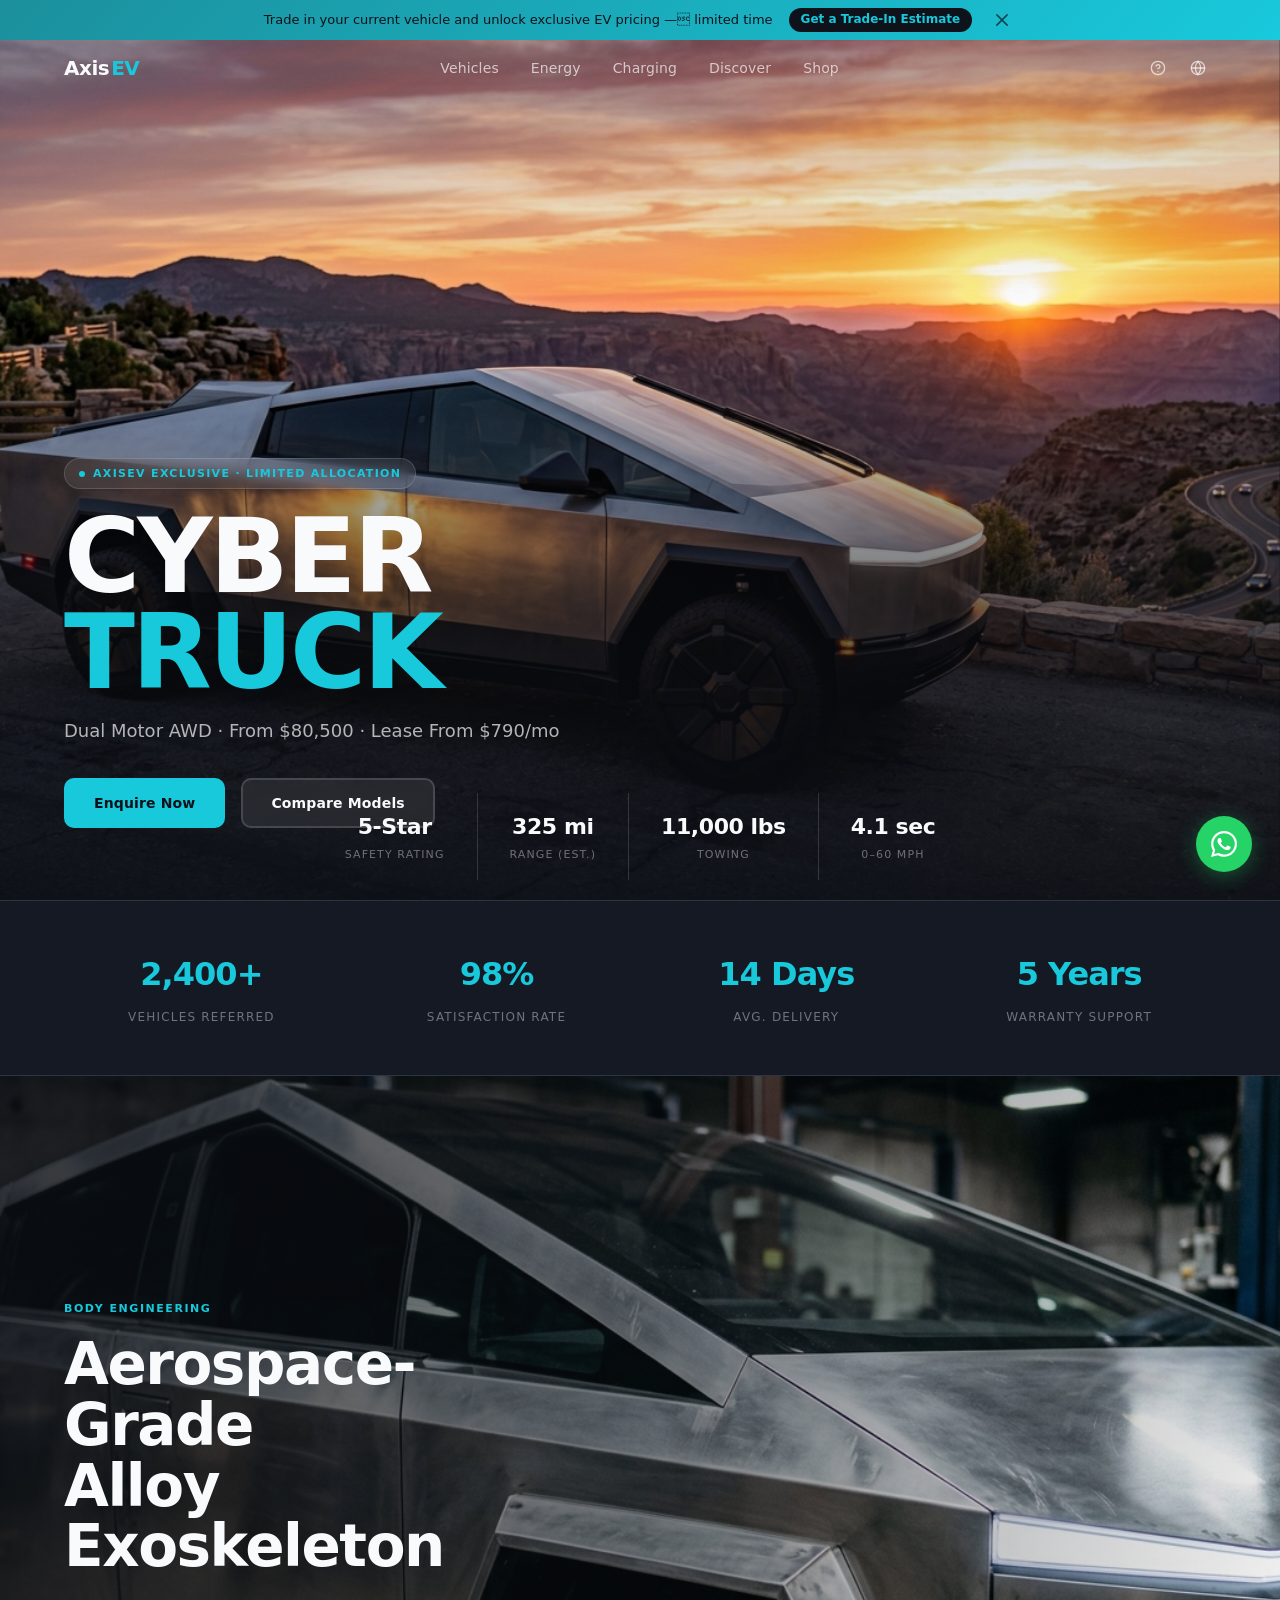
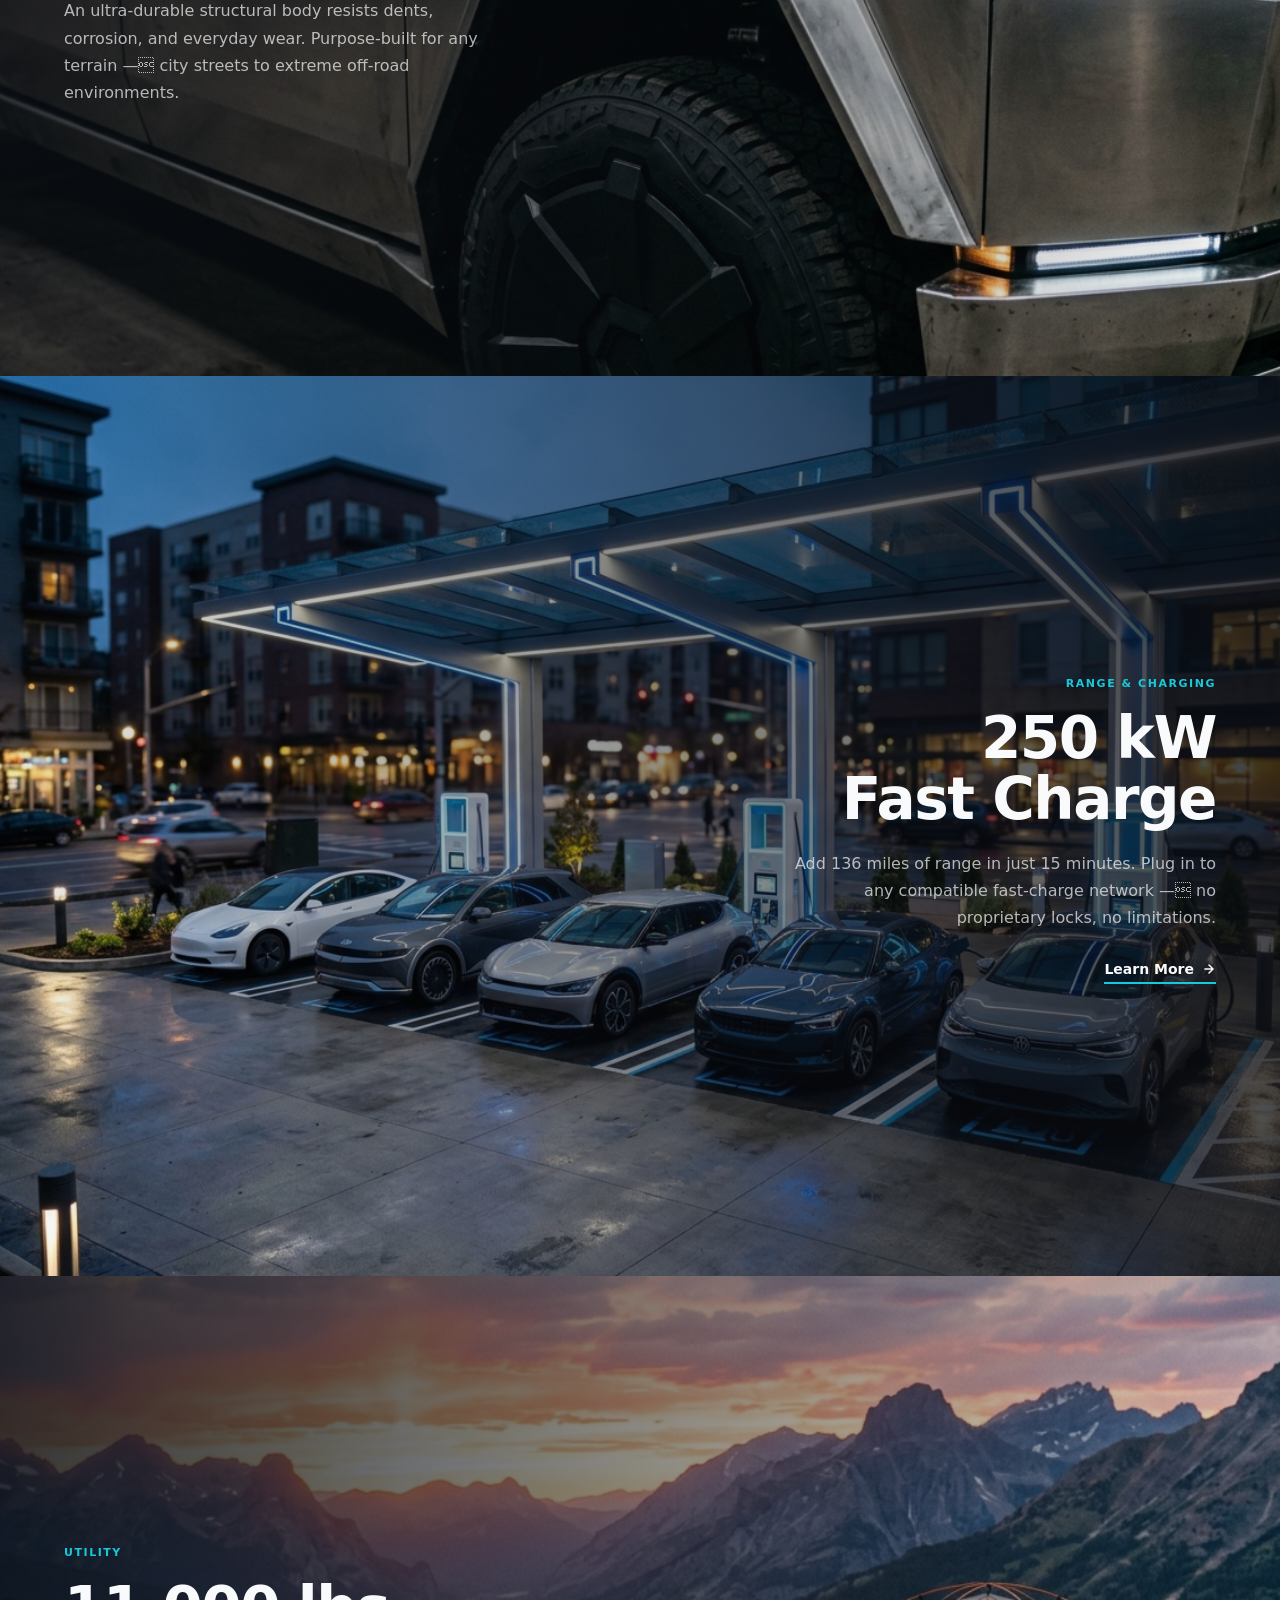
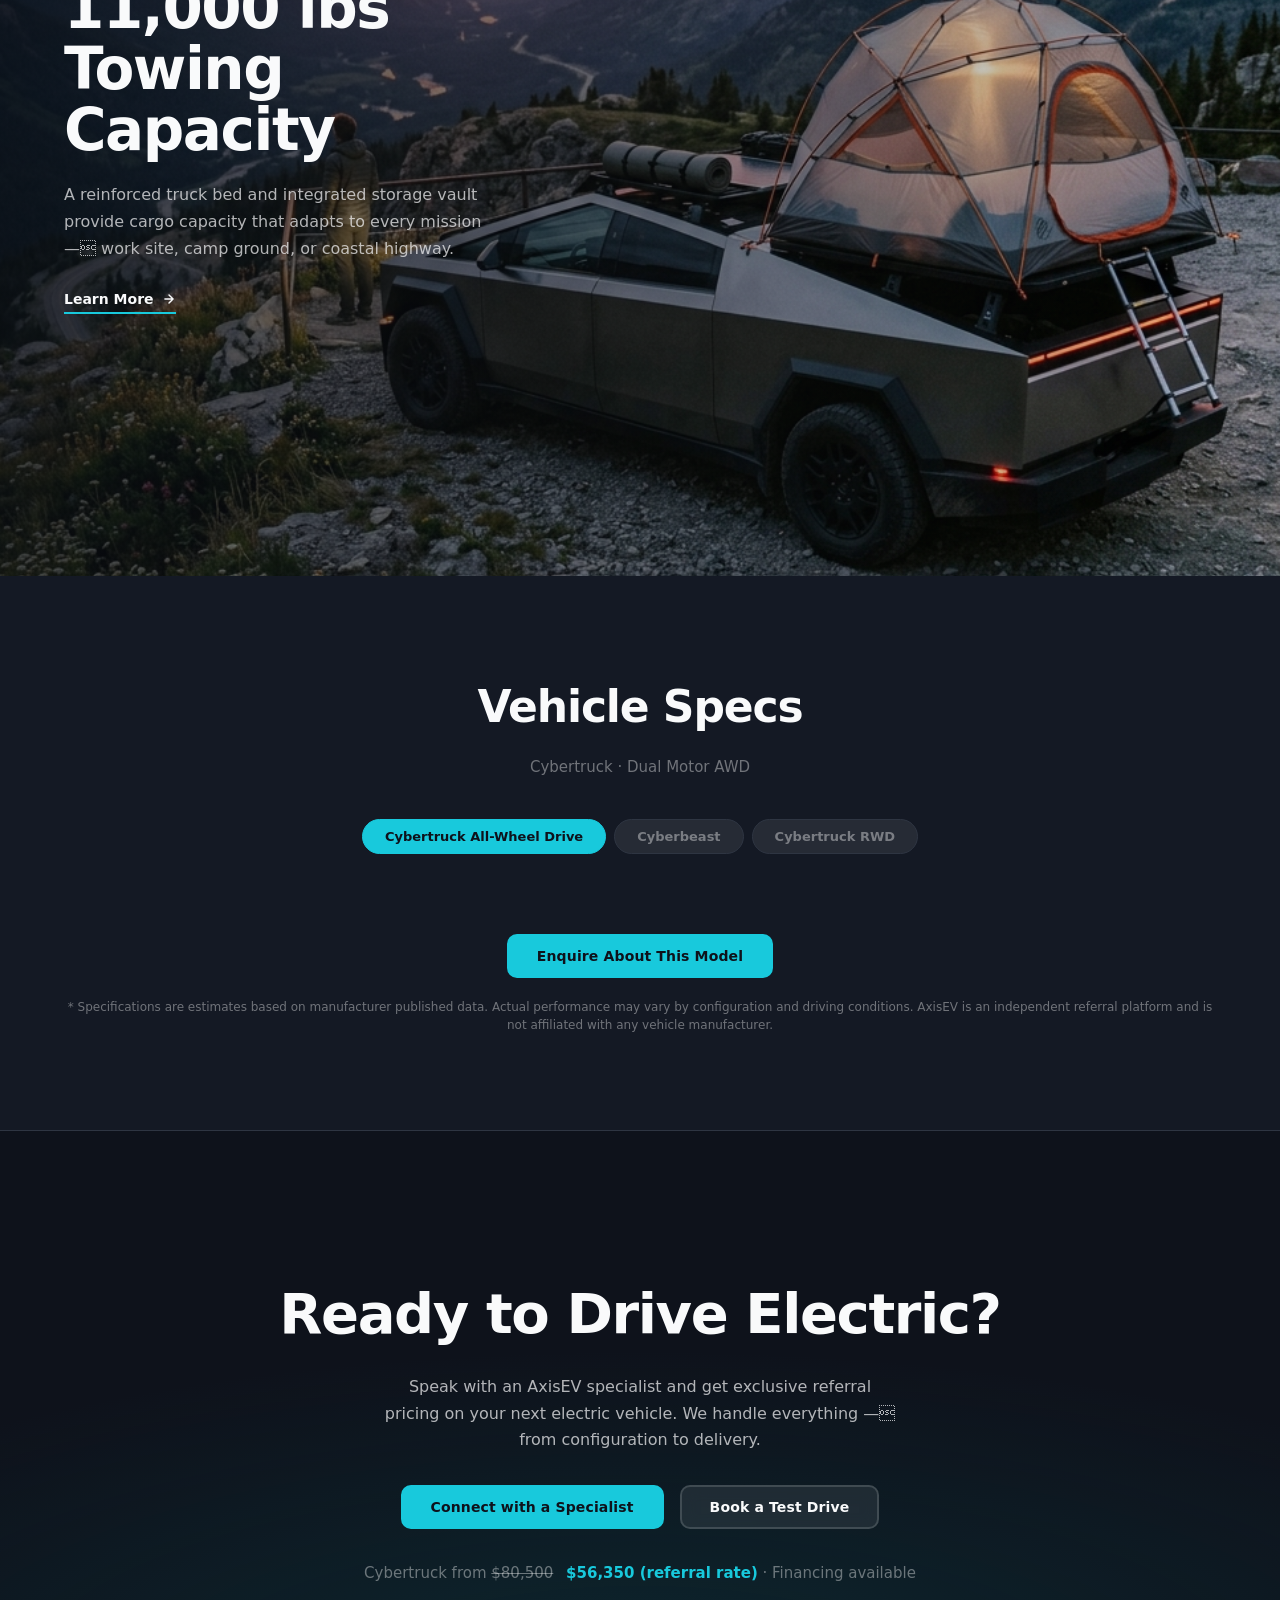
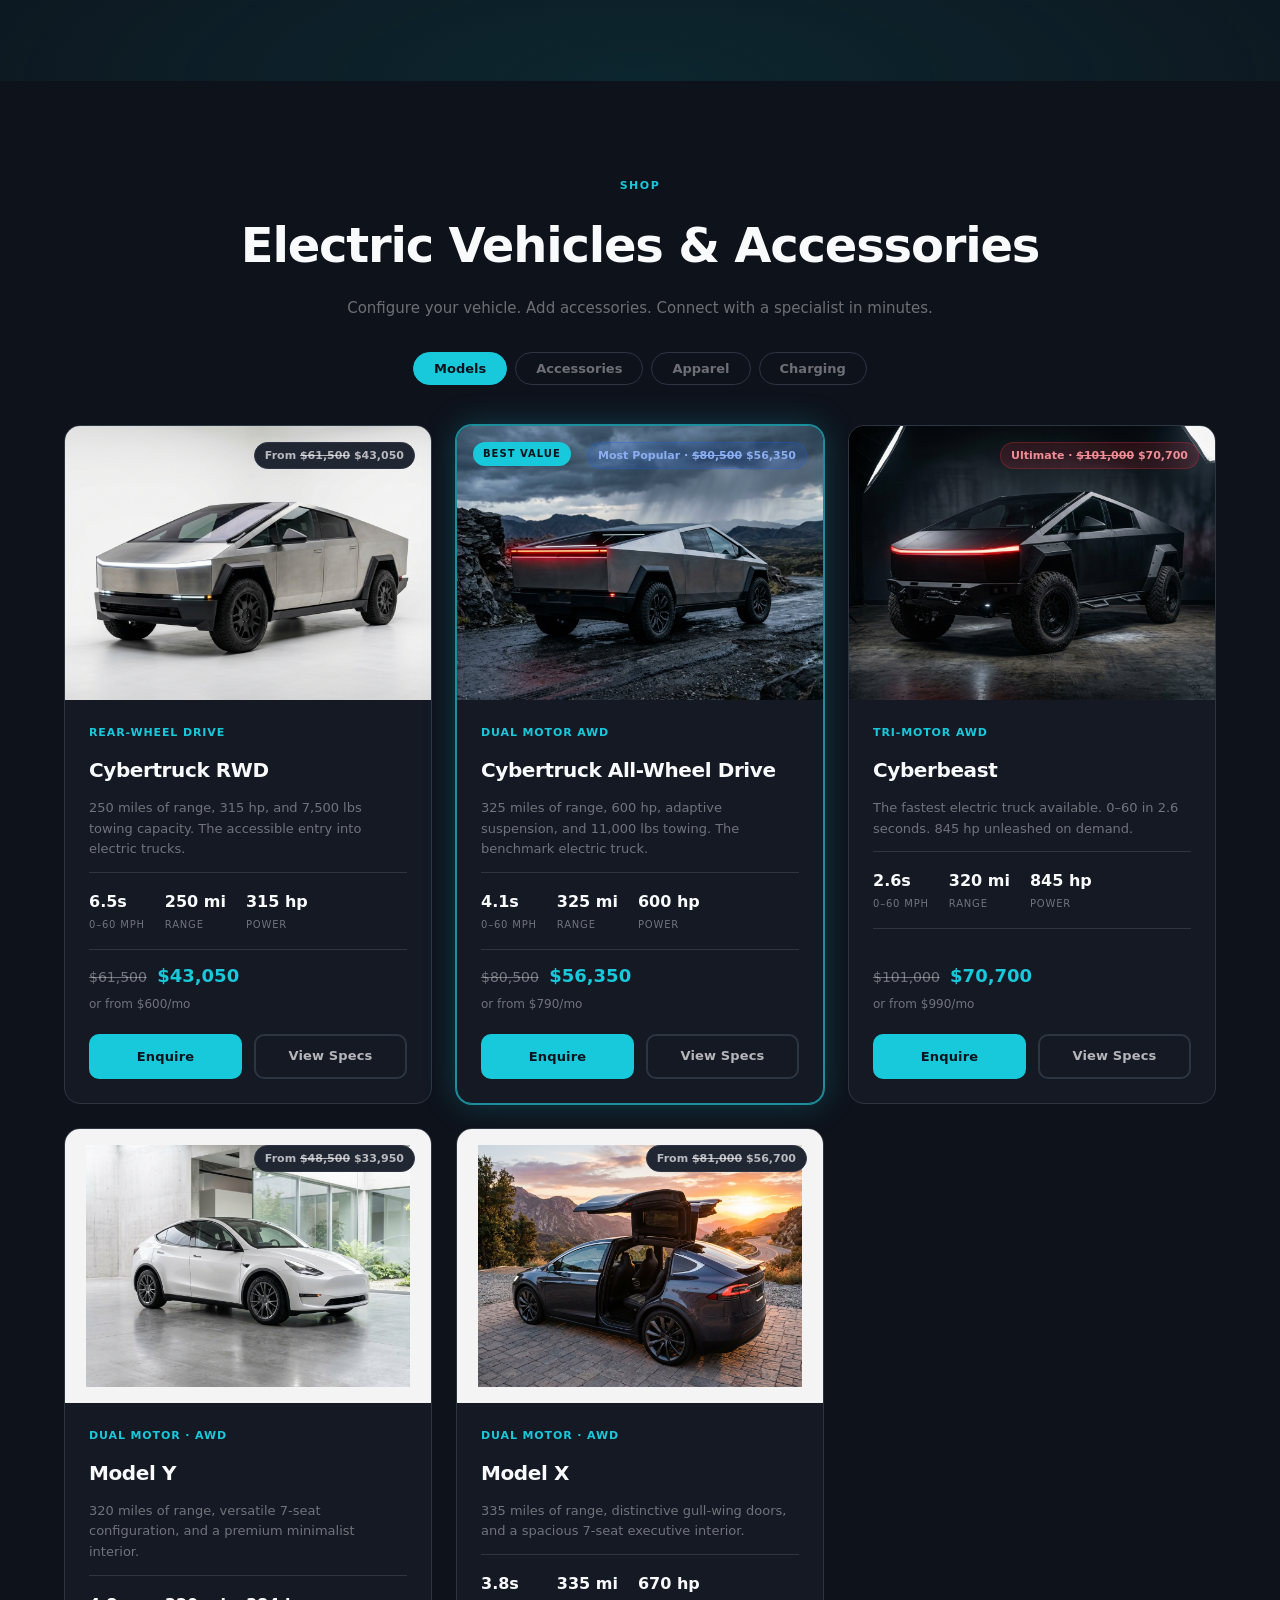
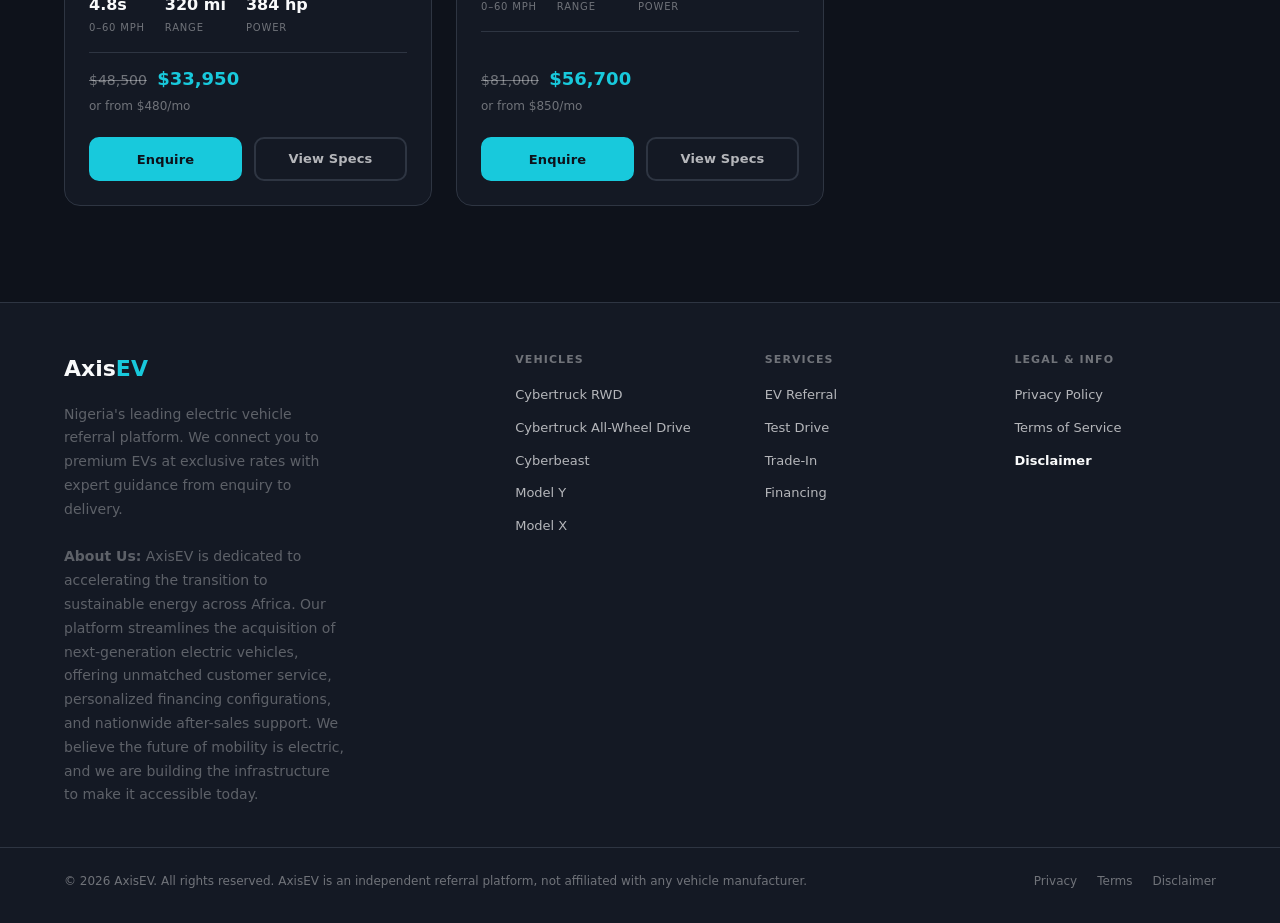
==== index.html @ 9ed1334d "security: Add CSP meta tags for comprehensive security header coverage" ====
<!DOCTYPE html>
<html lang="en">
<head>
  <meta charset="UTF-8" />
  <meta name="viewport" content="width=device-width, initial-scale=1.0" />
  <title>AxisEV — Drive the Future. Own It Now.</title>
  <meta name="description" content="AxisEV is your trusted EV referral partner. Explore premium electric vehicles — trucks, SUVs, and sedans — at exclusive rates. Connect with a specialist today." />
  <meta name="keywords" content="electric vehicles, EV referral, electric truck, electric SUV, AxisEV, buy EV Nigeria" />
  <!-- Security Meta Tags -->
  <meta http-equiv="X-Content-Type-Options" content="nosniff" />
  <meta http-equiv="Referrer-Policy" content="strict-origin-when-cross-origin" />
  <meta http-equiv="Content-Security-Policy" content="default-src 'self'; script-src 'self' 'unsafe-inline'; style-src 'self' 'unsafe-inline' https://fonts.googleapis.com; font-src 'self' https://fonts.gstatic.com data:; img-src 'self' data: https:; connect-src 'self'; frame-src 'none'; object-src 'none'; base-uri 'self'; form-action 'self';" />

  <!-- Open Graph -->
  <meta property="og:title" content="AxisEV — Drive the Future. Own It Now." />
  <meta property="og:description" content="Nigeria's leading EV referral platform. Premium electric vehicles at exclusive rates." />
  <meta property="og:type" content="website" />
  <meta property="og:url" content="https://edgesync.pages.dev/" />
  <meta property="og:image" content="assets/images/hero/AWD Electric Truck-hero.jpg" />
  <meta property="og:site_name" content="AxisEV" />

  <!-- Twitter Card -->
  <meta name="twitter:card" content="summary_large_image" />
  <meta name="twitter:title" content="AxisEV — Drive the Future." />
  <meta name="twitter:description" content="Premium electric vehicles at exclusive referral rates." />
  <meta name="twitter:image" content="assets/images/hero/AWD Electric Truck-hero.jpg" />

  <!-- Theme -->
  <meta name="theme-color" content="hsl(220, 30%, 8%)" />

  <!-- Favicon (inline SVG — no external dependency) -->
  <link rel="icon" type="image/svg+xml" href="data:image/svg+xml,%3Csvg xmlns='http://www.w3.org/2000/svg' viewBox='0 0 32 32'%3E%3Crect width='32' height='32' rx='8' fill='%230d1117'/%3E%3Ctext x='16' y='22' text-anchor='middle' font-family='system-ui,sans-serif' font-weight='700' font-size='16' fill='%2322d3c8'%3EAX%3C/text%3E%3C/svg%3E" />
  <link rel="apple-touch-icon" href="data:image/svg+xml,%3Csvg xmlns='http://www.w3.org/2000/svg' viewBox='0 0 32 32'%3E%3Crect width='32' height='32' rx='8' fill='%230d1117'/%3E%3Ctext x='16' y='22' text-anchor='middle' font-family='system-ui,sans-serif' font-weight='700' font-size='16' fill='%2322d3c8'%3EAX%3C/text%3E%3C/svg%3E" />
  <link rel="manifest" href="manifest.json" />

  <!-- Preconnect for fonts only -->
  <link rel="preconnect" href="https://fonts.googleapis.com" />
  <link rel="preconnect" href="https://fonts.gstatic.com" crossorigin />
  <link rel="preconnect" href="https://cdn.jsdelivr.net" crossorigin />

  <!-- Preload hero -->
  <link rel="preload" as="image" href="assets/images/hero/cybertruck-evening.jpg" />

  <!-- Google Fonts -->
  <link href="https://fonts.googleapis.com/css2?family=Space+Grotesk:wght@400;500;600;700&family=Inter:wght@300;400;500;600&display=swap" rel="stylesheet" />

  <!-- Stylesheets -->
  <link rel="stylesheet" href="css/main.css" />
  <link rel="stylesheet" href="css/components.css" />
  <link rel="stylesheet" href="css/megamenu.css" />
  <link rel="stylesheet" href="css/sections.css" />
  <link rel="stylesheet" href="css/shop.css" />
  <link rel="stylesheet" href="css/responsive.css" />
  <link rel="stylesheet" href="css/chat.css" />


  <!-- JSON-LD: Original AxisEV Organization -->
  <script type="application/ld+json">
  {
    "@context": "https://schema.org",
    "@type": "Organization",
    "name": "AxisEV",
    "url": "https://edgesync.pages.dev",
    "description": "Nigeria's leading electric vehicle referral platform",
    "logo": "https://edgesync.pages.dev/assets/images/hero/AWD Electric Truck-hero.jpg",
    "contactPoint": {
      "@type": "ContactPoint",
      "contactType": "customer support",
      "availableLanguage": "English"
    }
  }
  </script>
</head>

<body class="promo-visible">

  <!-- PROMO BANNER -->
  <div id="promo-banner" role="banner" aria-label="Promotional offer">
    <div class="promo-banner__inner">
      <span class="promo-banner__text">
        Trade in your current vehicle and unlock exclusive EV pricing — limited time
      </span>
      <a href="#order-cta" class="promo-banner__cta" id="promo-cta-btn">Get a Trade-In Estimate</a>
      <button class="promo-banner__close" id="promo-close" aria-label="Dismiss banner">
        <svg width="12" height="12" viewBox="0 0 14 14" fill="none" xmlns="http://www.w3.org/2000/svg">
          <path d="M1 1L13 13M13 1L1 13" stroke="currentColor" stroke-width="1.8" stroke-linecap="round"/>
        </svg>
      </button>
    </div>
  </div>

  <!-- NAVIGATION -->
  <nav id="main-nav" class="nav--transparent" role="navigation" aria-label="Main navigation">

    <!-- Brand Logo -->
    <a href="/" class="nav__logo" aria-label="AxisEV Home">
      <div class="nav__logo-svg">
        <span class="nav__logo-axis">Axis</span><span class="nav__logo-ev">EV</span>
      </div>
    </a>

    <!-- Desktop Nav Links -->
    <div class="nav__links" role="menubar">
      <div class="nav__item" data-menu="vehicles">
        <a href="#" class="nav__link" role="menuitem">Vehicles</a>
      </div>
      <div class="nav__item" data-menu="energy">
        <a href="#" class="nav__link" role="menuitem">Energy</a>
      </div>
      <div class="nav__item" data-menu="charging">
        <a href="#" class="nav__link" role="menuitem">Charging</a>
      </div>
      <div class="nav__item" data-menu="discover">
        <a href="#" class="nav__link" role="menuitem">Discover</a>
      </div>
      <div class="nav__item" data-menu="shopnav">
        <a href="#shop" class="nav__link" role="menuitem">Shop</a>
      </div>
    </div>

    <!-- Mega Menus -->
    <div class="mega-menu-backdrop"></div>

    <div class="mega-menu" id="mega-vehicles">
      <div class="mega-menu__container">
        <div class="mega-menu__grid">
          <a href="#shop" class="mega-item">
            <img src="assets/images/nav/RWD Electric Truck.jpg" alt="RWD Electric Truck electric truck" loading="lazy">
            <h3>Cybertruck RWD</h3>
            <div class="mega-links"><span>Learn</span><span id="mm-order-RWD Electric Truck">Enquire</span></div>
          </a>
          <a href="#shop" class="mega-item">
            <img src="assets/images/nav/AWD Electric Truck.jpg" alt="AWD Electric Truck electric truck" loading="lazy">
            <h3>Cybertruck All-Wheel Drive</h3>
            <div class="mega-links"><span>Learn</span><span id="mm-order-AWD Electric Truck">Enquire</span></div>
          </a>
          <a href="#shop" class="mega-item">
            <img src="assets/images/nav/apex-suv.jpg" alt="AWD Electric Crossover electric crossover" loading="lazy">
            <h3>Model Y</h3>
            <div class="mega-links"><span>Learn</span><span id="mm-order-apex">Enquire</span></div>
          </a>
          <a href="#shop" class="mega-item">
            <img src="assets/images/nav/apex-xl.jpg" alt="Luxury Electric SUV luxury electric SUV" loading="lazy">
            <h3>Model X</h3>
            <div class="mega-links"><span>Learn</span><span id="mm-order-apex-xl">Enquire</span></div>
          </a>
        </div>
        <div class="mega-menu__list">
          <a href="#order-cta">Current Offers</a>
          <a href="#order-cta">Book a Test Drive</a>
          <a href="#order-cta">Trade-In</a>
          <a href="#specs">Compare Models</a>
          <a href="#order-cta">Financing Options</a>
          <a href="#order-cta">Pre-Owned</a>
          <a href="#specs">Specifications</a>
        </div>
      </div>
    </div>

    <div class="mega-menu" id="mega-energy">
      <div class="mega-menu__container">
        <div class="mega-menu__grid">
          <a href="#" class="mega-item" onclick="Utils.showToast('Energy products — speak to a specialist'); return false;">
            <img src="assets/images/nav/solar-panels.jpg" alt="Solar panels" loading="lazy">
            <h3>Solar Panels</h3>
            <div class="mega-links"><span>Learn</span><span>Enquire</span></div>
          </a>
          <a href="#" class="mega-item" onclick="Utils.showToast('Energy products — speak to a specialist'); return false;">
            <img src="assets/images/nav/wall-charger.jpg" alt="Home energy storage" loading="lazy">
            <h3>Home Storage</h3>
            <div class="mega-links"><span>Learn</span><span>Enquire</span></div>
          </a>
        </div>
        <div class="mega-menu__list">
          <a href="#order-cta">Schedule Consultation</a>
          <a href="#order-cta">Why Go Solar</a>
          <a href="#order-cta">Incentives</a>
          <a href="#order-cta">Commercial</a>
        </div>
      </div>
    </div>

    <div class="mega-menu" id="mega-charging">
      <div class="mega-menu__container">
        <div class="mega-menu__grid">
          <a href="#shop" class="mega-item">
            <img src="assets/images/nav/wall-charger.jpg" alt="Home charging" loading="lazy">
            <h3>Home Charging</h3>
            <div class="mega-links"><span>Learn</span><span>Shop</span></div>
          </a>
          <a href="#" class="mega-item" onclick="Utils.showToast('Find a charging station near you'); return false;">
            <img src="assets/images/nav/fast-charger.jpg" alt="Fast charge network" loading="lazy">
            <h3>Fast Charge Network</h3>
            <div class="mega-links"><span>Find</span></div>
          </a>
        </div>
        <div class="mega-menu__list">
          <a href="#order-cta">Charging Guide</a>
          <a href="#order-cta">Range Calculator</a>
          <a href="#order-cta">Charging Standards</a>
        </div>
      </div>
    </div>

    <div class="mega-menu" id="mega-discover">
      <div class="mega-menu__container">
        <div class="mega-menu__grid mega-menu__grid-col">
          <div class="mega-menu__list-group">
            <h3 class="list-heading">Resources</h3>
            <a href="#order-cta">Book a Test Drive</a>
            <a href="#order-cta">EV Insurance</a>
            <a href="#order-cta">Buyer's Guide</a>
            <a href="#order-cta">Customer Stories</a>
            <a href="#order-cta">Events</a>
          </div>
          <div class="mega-menu__list-group">
            <h3 class="list-heading">Support</h3>
            <a href="#order-cta">Find a Specialist</a>
            <a href="#order-cta">Service Centres</a>
            <a href="#order-cta">Certified Installers</a>
          </div>
          <div class="mega-menu__list-group">
            <h3 class="list-heading">Company</h3>
            <a href="#order-cta">About AxisEV</a>
            <a href="#order-cta">Partnerships</a>
            <a href="#order-cta">Contact Us</a>
          </div>
        </div>
      </div>
    </div>

    <div class="mega-menu" id="mega-shopnav">
      <div class="mega-menu__container">
        <div class="mega-menu__grid">
          <a href="#shop" class="mega-item">
            <img src="assets/images/nav/wall-charger.jpg" alt="Charging accessories" loading="lazy">
            <h3>Charging</h3>
          </a>
          <a href="#shop" class="mega-item">
            <img src="assets/images/shop/accessories/crossbars.jpg" alt="Vehicle accessories" loading="lazy">
            <h3>Accessories</h3>
          </a>
          <a href="#shop" class="mega-item">
            <img src="assets/images/shop/apparel/hoodie.jpg" alt="Apparel" loading="lazy">
            <h3>Apparel</h3>
          </a>
        </div>
      </div>
    </div>

    <!-- Right Actions -->
    <div class="nav__actions">
      <button class="nav__action-btn" aria-label="Help" onclick="Utils.showToast('How can we help? Use the chat button below!')">
        <svg width="16" height="16" viewBox="0 0 24 24" fill="none" stroke="currentColor" stroke-width="2" stroke-linecap="round" stroke-linejoin="round"><circle cx="12" cy="12" r="10"/><path d="M9.09 9a3 3 0 0 1 5.83 1c0 2-3 3-3 3"/><line x1="12" y1="17" x2="12.01" y2="17"/></svg>
      </button>
      <button class="nav__action-btn" aria-label="Language" onclick="Utils.showToast('Currently available in English')">
        <svg width="16" height="16" viewBox="0 0 24 24" fill="none" stroke="currentColor" stroke-width="2" stroke-linecap="round" stroke-linejoin="round"><circle cx="12" cy="12" r="10"/><line x1="2" y1="12" x2="22" y2="12"/><path d="M12 2a15.3 15.3 0 0 1 4 10 15.3 15.3 0 0 1-4 10 15.3 15.3 0 0 1-4-10 15.3 15.3 0 0 1 4-10z"/></svg>
      </button>
      <!-- Hamburger -->
      <button class="nav__hamburger nav__action-btn" id="nav-hamburger" aria-label="Open menu" aria-expanded="false" aria-controls="mobile-menu">
        <span></span><span></span><span></span>
      </button>
    </div>

    <!-- Mobile Menu -->
    <div class="nav__mobile-menu" id="mobile-menu" role="dialog" aria-label="Navigation menu">
      <nav class="nav__mobile-links">
        <a href="#specs" class="nav__mobile-link">Vehicles</a>
        <a href="#" class="nav__mobile-link" onclick="Utils.showToast('Energy products coming soon'); return false;">Energy</a>
        <a href="#shop" class="nav__mobile-link">Charging</a>
        <a href="#hero" class="nav__mobile-link">Discover</a>
        <a href="#shop" class="nav__mobile-link">Shop</a>
        <a href="#order-cta" class="nav__mobile-link">Contact Us</a>
      </nav>
    </div>
  </nav>

  <!-- Overlay -->
  <div class="overlay" id="nav-overlay"></div>

  <!-- HERO -->
  <section id="hero" aria-label="AWD Electric Truck Hero">
    <div class="hero__bg" id="hero-bg" role="img" aria-label="AxisEV AWD Electric Truck electric truck on rocky terrain at dusk"></div>
    <div class="hero__gradient"></div>

    <div class="hero__content">
      <div class="hero__brand-tag reveal">AxisEV Exclusive · Limited Allocation</div>
      <h1 class="hero__title reveal reveal-delay-1">
        CYBER<br><span class="hero__title-accent">TRUCK</span>
      </h1>
      <p class="hero__subtitle reveal reveal-delay-2">Dual Motor AWD · From $80,500 · Lease From $790/mo</p>
      
      <div class="hero__ctas reveal reveal-delay-3">
        <button class="btn btn--primary" id="hero-enquire-btn">Enquire Now</button>
        <a href="#specs" class="btn btn--ghost" id="hero-compare-btn">Compare Models</a>
      </div>
    </div>

    <div class="hero__stats" role="list" aria-label="Key specifications">
      <div class="hero__stat" role="listitem">
        <span class="hero__stat-value">5-Star</span>
        <span class="hero__stat-label">Safety Rating</span>
      </div>
      <div class="hero__stat" role="listitem">
        <span class="hero__stat-value">325 mi</span>
        <span class="hero__stat-label">Range (est.)</span>
      </div>
      <div class="hero__stat" role="listitem">
        <span class="hero__stat-value">11,000 lbs</span>
        <span class="hero__stat-label">Towing</span>
      </div>
      <div class="hero__stat" role="listitem">
        <span class="hero__stat-value">4.1 sec</span>
        <span class="hero__stat-label">0–60 mph</span>
      </div>
    </div>
  </section>

  <!-- TRUST BAR -->
  <div id="trust-bar">
    <div class="trust-bar__inner">
      <div class="trust-item">
        <span class="trust-item__value">2,400+</span>
        <span class="trust-item__label">Vehicles Referred</span>
      </div>
      <div class="trust-item">
        <span class="trust-item__value">98%</span>
        <span class="trust-item__label">Satisfaction Rate</span>
      </div>
      <div class="trust-item">
        <span class="trust-item__value">14 Days</span>
        <span class="trust-item__label">Avg. Delivery</span>
      </div>
      <div class="trust-item">
        <span class="trust-item__value">5 Years</span>
        <span class="trust-item__label">Warranty Support</span>
      </div>
    </div>
  </div>

  <!-- FEATURE 1 — ALLOY BODY -->
  <section id="feature-alloy" class="feature-section" aria-label="Aerospace-grade alloy body">
    <div class="feature-section__bg" id="bg-alloy"></div>
    <div class="feature-section__overlay"></div>
    <div class="feature-section__content">
      <span class="feature-section__tag reveal">Body Engineering</span>
      <h2 class="feature-section__title reveal reveal-delay-1">
        Aerospace-Grade<br>Alloy Exoskeleton
      </h2>
      <p class="feature-section__body reveal reveal-delay-2">
        An ultra-durable structural body resists dents, corrosion, and everyday wear. Purpose-built for any terrain — city streets to extreme off-road environments.
      </p>
      <a href="#order-cta" class="feature-learn-more reveal reveal-delay-3" aria-label="Learn more about alloy body">
        Learn More
        <svg width="14" height="14" viewBox="0 0 24 24" fill="none" stroke="currentColor" stroke-width="2.5" stroke-linecap="round" stroke-linejoin="round"><path d="M5 12h14M12 5l7 7-7 7"/></svg>
      </a>
    </div>
  </section>

  <!-- FEATURE 2 — FAST CHARGING -->
  <section id="feature-range" class="feature-section feature-section--right" aria-label="Fast charging network">
    <div class="feature-section__bg" id="bg-range"></div>
    <div class="feature-section__overlay"></div>
    <div class="feature-section__content">
      <span class="feature-section__tag reveal">Range & Charging</span>
      <h2 class="feature-section__title reveal reveal-delay-1">
        250 kW<br>Fast Charge
      </h2>
      <p class="feature-section__body reveal reveal-delay-2">
        Add 136 miles of range in just 15 minutes. Plug in to any compatible fast-charge network — no proprietary locks, no limitations.
      </p>
      <a href="#order-cta" class="feature-learn-more reveal reveal-delay-3" aria-label="Learn more about charging">
        Learn More
        <svg width="14" height="14" viewBox="0 0 24 24" fill="none" stroke="currentColor" stroke-width="2.5" stroke-linecap="round" stroke-linejoin="round"><path d="M5 12h14M12 5l7 7-7 7"/></svg>
      </a>
    </div>
  </section>

  <!-- FEATURE 3 — UTILITY -->
  <section id="feature-utility" class="feature-section" aria-label="Utility and storage">
    <div class="feature-section__bg" id="bg-utility"></div>
    <div class="feature-section__overlay"></div>
    <div class="feature-section__content">
      <span class="feature-section__tag reveal">Utility</span>
      <h2 class="feature-section__title reveal reveal-delay-1">
        11,000 lbs<br>Towing Capacity
      </h2>
      <p class="feature-section__body reveal reveal-delay-2">
        A reinforced truck bed and integrated storage vault provide cargo capacity that adapts to every mission — work site, camp ground, or coastal highway.
      </p>
      <a href="#order-cta" class="feature-learn-more reveal reveal-delay-3" aria-label="Learn more about utility">
        Learn More
        <svg width="14" height="14" viewBox="0 0 24 24" fill="none" stroke="currentColor" stroke-width="2.5" stroke-linecap="round" stroke-linejoin="round"><path d="M5 12h14M12 5l7 7-7 7"/></svg>
      </a>
    </div>
  </section>

  <!-- SPECS -->
  <section id="specs" aria-label="Vehicle Specifications">
    <div class="container">
      <header class="specs__header reveal">
        <h2 class="specs__title">Vehicle Specs</h2>
        <p class="specs__subtitle" id="specs-subtitle">Cybertruck · Dual Motor AWD</p>
      </header>

      <div class="specs__model-tabs" role="tablist" aria-label="Select model">
        <button class="specs__model-tab active" role="tab" aria-selected="true" data-model="RWD Electric Truck-pro">Cybertruck All-Wheel Drive</button>
        <button class="specs__model-tab" role="tab" aria-selected="false" data-model="RWD Electric Truck-ultra">Cyberbeast</button>
        <button class="specs__model-tab" role="tab" aria-selected="false" data-model="RWD Electric Truck">Cybertruck RWD</button>
      </div>

      <div class="specs__grid reveal" id="specs-grid"></div>

      <div class="specs__cta reveal reveal-delay-1">
        <button class="btn btn--primary" id="specs-enquire-btn">Enquire About This Model</button>
      </div>
      <p class="specs__disclaimer">
        * Specifications are estimates based on manufacturer published data. Actual performance may vary by configuration and driving conditions. AxisEV is an independent referral platform and is not affiliated with any vehicle manufacturer.
      </p>
    </div>
  </section>

  <!-- ORDER CTA -->
  <section id="order-cta" aria-label="Connect with a Specialist">
    <div class="container">
      <p class="order-cta__eyebrow reveal">
        <svg width="10" height="10" viewBox="0 0 10 10" fill="currentColor"><circle cx="5" cy="5" r="5"/></svg>
        Limited Allocation Available
      </p>
      <h2 class="order-cta__title reveal reveal-delay-1">Ready to Drive Electric?</h2>
      <p class="order-cta__sub reveal reveal-delay-2">
        Speak with an AxisEV specialist and get exclusive referral pricing on your next electric vehicle. We handle everything — from configuration to delivery.
      </p>
      <div class="order-cta__buttons reveal reveal-delay-3">
        <button class="btn btn--primary" id="cta-enquire-btn">Connect with a Specialist</button>
        <button class="btn btn--ghost" id="cta-drive-btn">Book a Test Drive</button>
      </div>
      <p class="order-cta__price reveal reveal-delay-4">
        Cybertruck from
        <span class="order-cta__price-strike">$80,500</span>
        <span class="order-cta__price-highlight">$56,350 (referral rate)</span>
        &middot; Financing available
      </p>
    </div>
  </section>

  <!-- SHOP -->
  <section id="shop" aria-label="AxisEV Shop">
    <div class="shop__header reveal">
      <p class="shop__eyebrow">Shop</p>
      <h2 class="shop__title">Electric Vehicles & Accessories</h2>
      <p class="shop__sub">Configure your vehicle. Add accessories. Connect with a specialist in minutes.</p>
      <div class="shop__tabs" role="tablist" aria-label="Shop categories">
        <button class="shop__tab active" data-category="models" role="tab" aria-selected="true">Models</button>
        <button class="shop__tab" data-category="accessories" role="tab" aria-selected="false">Accessories</button>
        <button class="shop__tab" data-category="apparel" role="tab" aria-selected="false">Apparel</button>
        <button class="shop__tab" data-category="charging" role="tab" aria-selected="false">Charging</button>
      </div>
    </div>

    <!-- MODELS -->
    <div class="shop__grid" id="shop-models" data-category-panel="models">

      <article class="shop-card reveal">
        <div class="shop-card__badge">From <s>$61,500</s> $43,050</div>
        <div class="shop-card__img-wrap">
          <img src="assets/images/nav/RWD Electric Truck.jpg" alt="RWD Electric Truck electric pickup truck" class="shop-card__img" loading="lazy" />
        </div>
        <div class="shop-card__body">
          <div class="shop-card__tag">Rear-Wheel Drive</div>
          <h3 class="shop-card__name">Cybertruck RWD</h3>
          <p class="shop-card__desc">250 miles of range, 315 hp, and 7,500 lbs towing capacity. The accessible entry into electric trucks.</p>
          <div class="shop-card__specs">
            <div class="shop-card__spec"><span class="spec-val">6.5s</span><span class="spec-lbl">0–60 mph</span></div>
            <div class="shop-card__spec"><span class="spec-val">250 mi</span><span class="spec-lbl">Range</span></div>
            <div class="shop-card__spec"><span class="spec-val">315 hp</span><span class="spec-lbl">Power</span></div>
          </div>
          <div class="shop-card__price">
            <span class="shop-card__price-main"><s>$61,500</s> <span class="price-highlight">$43,050</span></span>
            <span class="shop-card__price-lease">or from $600/mo</span>
          </div>
          <div class="shop-card__actions">
            <button class="btn btn--primary shop-card__btn" onclick="document.getElementById('chat-fab').click()">Enquire</button>
            <a href="#specs" class="btn btn--secondary shop-card__btn">View Specs</a>
          </div>
        </div>
      </article>

      <article class="shop-card shop-card--featured reveal reveal-delay-1">
        <div class="shop-card__featured-label">Best Value</div>
        <div class="shop-card__badge shop-card__badge--blue">Most Popular · <s>$80,500</s> $56,350</div>
        <div class="shop-card__img-wrap">
          <img src="assets/images/nav/AWD Electric Truck.jpg" alt="AWD Electric Truck dual motor electric truck" class="shop-card__img" loading="lazy" />
        </div>
        <div class="shop-card__body">
          <div class="shop-card__tag">Dual Motor AWD</div>
          <h3 class="shop-card__name">Cybertruck All-Wheel Drive</h3>
          <p class="shop-card__desc">325 miles of range, 600 hp, adaptive suspension, and 11,000 lbs towing. The benchmark electric truck.</p>
          <div class="shop-card__specs">
            <div class="shop-card__spec"><span class="spec-val">4.1s</span><span class="spec-lbl">0–60 mph</span></div>
            <div class="shop-card__spec"><span class="spec-val">325 mi</span><span class="spec-lbl">Range</span></div>
            <div class="shop-card__spec"><span class="spec-val">600 hp</span><span class="spec-lbl">Power</span></div>
          </div>
          <div class="shop-card__price">
            <span class="shop-card__price-main"><s>$80,500</s> <span class="price-highlight">$56,350</span></span>
            <span class="shop-card__price-lease">or from $790/mo</span>
          </div>
          <div class="shop-card__actions">
            <button class="btn btn--primary shop-card__btn" onclick="document.getElementById('chat-fab').click()">Enquire</button>
            <a href="#specs" class="btn btn--secondary shop-card__btn">View Specs</a>
          </div>
        </div>
      </article>

      <article class="shop-card reveal reveal-delay-2">
        <div class="shop-card__badge shop-card__badge--red">Ultimate · <s>$101,000</s> $70,700</div>
        <div class="shop-card__img-wrap">
          <img src="assets/images/nav/Performance Electric Truck.jpg" alt="Performance Electric Truck tri-motor electric truck" class="shop-card__img" loading="lazy" />
        </div>
        <div class="shop-card__body">
          <div class="shop-card__tag">Tri-Motor AWD</div>
          <h3 class="shop-card__name">Cyberbeast</h3>
          <p class="shop-card__desc">The fastest electric truck available. 0–60 in 2.6 seconds. 845 hp unleashed on demand.</p>
          <div class="shop-card__specs">
            <div class="shop-card__spec"><span class="spec-val">2.6s</span><span class="spec-lbl">0–60 mph</span></div>
            <div class="shop-card__spec"><span class="spec-val">320 mi</span><span class="spec-lbl">Range</span></div>
            <div class="shop-card__spec"><span class="spec-val">845 hp</span><span class="spec-lbl">Power</span></div>
          </div>
          <div class="shop-card__price">
            <span class="shop-card__price-main"><s>$101,000</s> <span class="price-highlight">$70,700</span></span>
            <span class="shop-card__price-lease">or from $990/mo</span>
          </div>
          <div class="shop-card__actions">
            <button class="btn btn--primary shop-card__btn" onclick="document.getElementById('chat-fab').click()">Enquire</button>
            <a href="#specs" class="btn btn--secondary shop-card__btn">View Specs</a>
          </div>
        </div>
      </article>

      <article class="shop-card reveal reveal-delay-3">
        <div class="shop-card__badge">From <s>$48,500</s> $33,950</div>
        <div class="shop-card__img-wrap" style="background:#f4f4f4;">
          <img src="assets/images/nav/apex-suv.jpg" alt="AWD Electric Crossover electric crossover" class="shop-card__img" loading="lazy" style="object-fit:contain;padding:16px;" />
        </div>
        <div class="shop-card__body">
          <div class="shop-card__tag">Dual Motor · AWD</div>
          <h3 class="shop-card__name">Model Y</h3>
          <p class="shop-card__desc">320 miles of range, versatile 7-seat configuration, and a premium minimalist interior.</p>
          <div class="shop-card__specs">
            <div class="shop-card__spec"><span class="spec-val">4.8s</span><span class="spec-lbl">0–60 mph</span></div>
            <div class="shop-card__spec"><span class="spec-val">320 mi</span><span class="spec-lbl">Range</span></div>
            <div class="shop-card__spec"><span class="spec-val">384 hp</span><span class="spec-lbl">Power</span></div>
          </div>
          <div class="shop-card__price">
            <span class="shop-card__price-main"><s>$48,500</s> <span class="price-highlight">$33,950</span></span>
            <span class="shop-card__price-lease">or from $480/mo</span>
          </div>
          <div class="shop-card__actions">
            <button class="btn btn--primary shop-card__btn" onclick="document.getElementById('chat-fab').click()">Enquire</button>
            <a href="#specs" class="btn btn--secondary shop-card__btn">View Specs</a>
          </div>
        </div>
      </article>

      <article class="shop-card reveal reveal-delay-4">
        <div class="shop-card__badge">From <s>$81,000</s> $56,700</div>
        <div class="shop-card__img-wrap" style="background:#f4f4f4;">
          <img src="assets/images/nav/apex-xl.jpg" alt="Luxury Electric SUV luxury electric SUV" class="shop-card__img" loading="lazy" style="object-fit:contain;padding:16px;" />
        </div>
        <div class="shop-card__body">
          <div class="shop-card__tag">Dual Motor · AWD</div>
          <h3 class="shop-card__name">Model X</h3>
          <p class="shop-card__desc">335 miles of range, distinctive gull-wing doors, and a spacious 7-seat executive interior.</p>
          <div class="shop-card__specs">
            <div class="shop-card__spec"><span class="spec-val">3.8s</span><span class="spec-lbl">0–60 mph</span></div>
            <div class="shop-card__spec"><span class="spec-val">335 mi</span><span class="spec-lbl">Range</span></div>
            <div class="shop-card__spec"><span class="spec-val">670 hp</span><span class="spec-lbl">Power</span></div>
          </div>
          <div class="shop-card__price">
            <span class="shop-card__price-main"><s>$81,000</s> <span class="price-highlight">$56,700</span></span>
            <span class="shop-card__price-lease">or from $850/mo</span>
          </div>
          <div class="shop-card__actions">
            <button class="btn btn--primary shop-card__btn" onclick="document.getElementById('chat-fab').click()">Enquire</button>
            <a href="#specs" class="btn btn--secondary shop-card__btn">View Specs</a>
          </div>
        </div>
      </article>

    </div>

    <!-- ACCESSORIES -->
    <div class="shop__grid hidden" id="shop-accessories" data-category-panel="accessories">
      <article class="shop-card reveal">
        <div class="shop-card__img-wrap" style="background:#f4f4f4;">
          <img src="assets/images/shop/accessories/rooftop-tent.jpg" alt="Truck bed rooftop camping tent" class="shop-card__img" loading="lazy" style="object-fit:contain;padding:0" />
        </div>
        <div class="shop-card__body">
          <h3 class="shop-card__name">Rooftop Camp Tent</h3>
          <p class="shop-card__desc">Ultralight geodesic dome tent designed for electric truck cargo beds. Quick-deploy, weatherproof, sleeps two.</p>
          <div class="shop-card__price" style="margin-top:auto;">
            <span class="shop-card__price-main">$2,975</span>
          </div>
          <div class="shop-card__actions">
            <button class="btn btn--primary shop-card__btn btn--full" onclick="Utils.showToast('Added to enquiry list!')">Add to Cart</button>
          </div>
        </div>
      </article>
      <article class="shop-card reveal reveal-delay-1">
        <div class="shop-card__img-wrap" style="background:#f4f4f4;">
          <img src="assets/images/shop/accessories/paint-film.jpg" alt="Paint protection film application" class="shop-card__img" loading="lazy" style="object-fit:cover" />
        </div>
        <div class="shop-card__body">
          <h3 class="shop-card__name">Paint Protection Film</h3>
          <p class="shop-card__desc">Self-healing urethane-based film protects against scratches while offering a unique satin finish. Professional installation included.</p>
          <div class="shop-card__price" style="margin-top:auto;">
            <span class="shop-card__price-main">$6,000</span>
          </div>
          <div class="shop-card__actions">
            <button class="btn btn--primary shop-card__btn btn--full" onclick="Utils.showToast('Added to enquiry list!')">Add to Cart</button>
          </div>
        </div>
      </article>
      <article class="shop-card reveal reveal-delay-2">
        <div class="shop-card__img-wrap" style="background:#f4f4f4;">
          <img src="assets/images/shop/accessories/crossbars.jpg" alt="Truck bed crossbars with bicycle" class="shop-card__img" loading="lazy" style="object-fit:cover" />
        </div>
        <div class="shop-card__body">
          <h3 class="shop-card__name">Bed Crossbars</h3>
          <p class="shop-card__desc">Aerodynamic aluminium crossbars for mounting bike racks, ski equipment, or cargo boxes on the truck bed rail system.</p>
          <div class="shop-card__price" style="margin-top:auto;">
            <span class="shop-card__price-main">$800</span>
          </div>
          <div class="shop-card__actions">
            <button class="btn btn--primary shop-card__btn btn--full" onclick="Utils.showToast('Added to enquiry list!')">Add to Cart</button>
          </div>
        </div>
      </article>
    </div>

    <!-- APPAREL -->
    <div class="shop__grid hidden" id="shop-apparel" data-category-panel="apparel">
      <article class="shop-card reveal">
        <div class="shop-card__img-wrap" style="background:#f4f4f4;">
          <img src="assets/images/shop/apparel/hoodie.jpg" alt="AxisEV geometric hoodie" class="shop-card__img" loading="lazy" style="object-fit:contain;padding:16px;" />
        </div>
        <div class="shop-card__body">
          <h3 class="shop-card__name">AxisEV Heavyweight Hoodie</h3>
          <p class="shop-card__desc">Premium heavyweight hoodie featuring the AxisEV geometric logo. 100% combed cotton. Available in S–XXL.</p>
          <div class="shop-card__price" style="margin-top:auto;">
            <span class="shop-card__price-main">$60</span>
          </div>
          <div class="shop-card__actions">
            <button class="btn btn--primary shop-card__btn btn--full" onclick="Utils.showToast('Added to cart!')">Add to Cart</button>
          </div>
        </div>
      </article>
    </div>

    <!-- CHARGING -->
    <div class="shop__grid hidden" id="shop-charging" data-category-panel="charging">
      <article class="shop-card reveal">
        <div class="shop-card__img-wrap" style="background:#f4f4f4;">
          <img src="assets/images/nav/wall-charger.jpg" alt="Home EV wall charger" class="shop-card__img" loading="lazy" style="object-fit:contain;padding:24px;" />
        </div>
        <div class="shop-card__body">
          <h3 class="shop-card__name">Universal Wall Charger</h3>
          <p class="shop-card__desc">The most convenient home charging solution for any electric vehicle. Compatible with all major EV standards. Professional installation available.</p>
          <div class="shop-card__price" style="margin-top:auto;">
            <span class="shop-card__price-main">$595</span>
          </div>
          <div class="shop-card__actions">
            <button class="btn btn--primary shop-card__btn btn--full" onclick="Utils.showToast('Added to enquiry list!')">Add to Cart</button>
          </div>
        </div>
      </article>
    </div>

  </section>

  <!-- FOOTER -->
    <footer>
    <div class="footer__grid" style="grid-template-columns: 2fr 1fr 1fr 1fr; gap: 48px;">
      <div>
        <div class="footer__brand-name">Axis<span>EV</span></div>
        <p class="footer__brand-desc" style="font-size: 14px; line-height: 1.7; opacity: 0.8; margin-top: 16px;">
          Nigeria's leading electric vehicle referral platform. We connect you to premium EVs at exclusive rates with expert guidance from enquiry to delivery. 
          <br><br>
          <strong>About Us:</strong> AxisEV is dedicated to accelerating the transition to sustainable energy across Africa. Our platform streamlines the acquisition of next-generation electric vehicles, offering unmatched customer service, personalized financing configurations, and nationwide after-sales support. We believe the future of mobility is electric, and we are building the infrastructure to make it accessible today.
        </p>
      </div>
      <div>
        <p class="footer__col-title">Vehicles</p>
        <div class="footer__col-links">
          <a href="#shop">Cybertruck RWD</a>
          <a href="#shop">Cybertruck All-Wheel Drive</a>
          <a href="#shop">Cyberbeast</a>
          <a href="#shop">Model Y</a>
          <a href="#shop">Model X</a>
        </div>
      </div>
      <div>
        <p class="footer__col-title">Services</p>
        <div class="footer__col-links">
          <a href="#order-cta">EV Referral</a>
          <a href="#order-cta">Test Drive</a>
          <a href="#order-cta">Trade-In</a>
          <a href="#order-cta">Financing</a>
        </div>
      </div>
      <div>
        <p class="footer__col-title">Legal & Info</p>
        <div class="footer__col-links">
          <a href="legal.html#privacy">Privacy Policy</a>
          <a href="legal.html#terms">Terms of Service</a>
          <a href="#" onclick="document.getElementById('disclaimer-modal').showModal(); return false;" style="color: var(--teal); font-weight: 600;">Disclaimer</a>
        </div>
      </div>
    </div>
    <div class="footer__bottom">
      <p class="footer__copy">&copy; 2026 AxisEV. All rights reserved. AxisEV is an independent referral platform, not affiliated with any vehicle manufacturer.</p>
      <div class="footer__legal">
        <a href="legal.html#privacy">Privacy</a>
        <a href="legal.html#terms">Terms</a>
        <a href="#" onclick="document.getElementById('disclaimer-modal').showModal(); return false;">Disclaimer</a>
      </div>
    </div>
  </footer>

  <!-- Disclaimer Modal -->
  <dialog id="disclaimer-modal" style="border: none; border-radius: 12px; padding: 32px; max-width: 500px; box-shadow: 0 10px 40px rgba(0,0,0,0.2); margin: auto;">
    <h3 style="color: #E82020; margin-bottom: 16px; font-size: 20px;">Important Demo Disclaimer</h3>
    <p style="font-size: 15px; line-height: 1.6; color: #171a20; margin-bottom: 24px;">
      <strong>AxisEV is a demonstration project and portfolio piece.</strong> It is not a real registered company, and no actual financial transactions, vehicle reservations, or purchases occur on this website. <br><br>
      The vehicle designs, names, and specifications are fictional and generated for illustrative purposes. They are not affiliated with or endorsed by any actual automotive manufacturer.
    </p>
    <div style="display: flex; justify-content: flex-end; gap: 12px;">
      <a href="legal.html" style="padding: 10px 16px; text-decoration: none; color: #0D1117; font-weight: 600; font-size: 14px;">Read Full Legal</a>
      <button onclick="document.getElementById('disclaimer-modal').close()" style="background: #0D1117; color: white; border: none; padding: 10px 20px; border-radius: 8px; font-weight: 600; cursor: pointer;">I Understand</button>
    </div>
  </dialog>

  <!-- Toast -->
  <div id="site-toast" role="alert" aria-live="polite"></div>

  <!-- WhatsApp Chat FAB -->
  <button id="chat-fab" aria-label="Open support chat">
    <svg viewBox="0 0 24 24" fill="white" xmlns="http://www.w3.org/2000/svg"><path d="M17.472 14.382c-.297-.149-1.758-.867-2.03-.967-.273-.099-.471-.148-.67.15-.197.297-.767.966-.94 1.164-.173.199-.347.223-.644.075-.297-.15-1.255-.463-2.39-1.475-.883-.788-1.48-1.761-1.653-2.059-.173-.297-.018-.458.13-.606.134-.133.298-.347.446-.52.149-.174.198-.298.298-.497.099-.198.05-.371-.025-.52-.075-.149-.669-1.612-.916-2.207-.242-.579-.487-.5-.669-.51-.173-.008-.371-.01-.57-.01-.198 0-.52.074-.792.372-.272.297-1.04 1.016-1.04 2.479 0 1.462 1.065 2.875 1.213 3.074.149.198 2.096 3.2 5.077 4.487.709.306 1.262.489 1.694.625.712.227 1.36.195 1.871.118.571-.085 1.758-.719 2.006-1.413.248-.694.248-1.289.173-1.413-.074-.124-.272-.198-.57-.347m-5.421 7.403h-.004a9.87 9.87 0 0 1-5.031-1.378l-.361-.214-3.741.982.998-3.648-.235-.374a9.86 9.86 0 0 1-1.51-5.26c.001-5.45 4.436-9.884 9.888-9.884 2.64 0 5.122 1.03 6.988 2.898a9.825 9.825 0 0 1 2.893 6.994c-.003 5.45-4.437 9.884-9.885 9.884m8.413-18.297A11.815 11.815 0 0 0 12.05 0C5.495 0 .16 5.335.157 11.892c0 2.096.547 4.142 1.588 5.945L.057 24l6.305-1.654a11.882 11.882 0 0 0 5.683 1.448h.005c6.554 0 11.89-5.335 11.893-11.893a11.821 11.821 0 0 0-3.48-8.413z"/></svg>
  </button>
  <script src="js/main.js" defer></script>
  <script>
    /* WhatsApp Redirect Logic */
    const WHATSAPP_NUMBER = '13059950245';
    const WHATSAPP_MESSAGE = encodeURIComponent('Hello, I am interested in AxisEV vehicles.');
    
    function redirectToWhatsApp(e) {
      if (e) e.preventDefault();
      window.open('https://wa.me/' + WHATSAPP_NUMBER + '?text=' + WHATSAPP_MESSAGE, '_blank', 'noopener');
    }

    // 1. Core CTA Buttons
    ['hero-enquire-btn','cta-enquire-btn','cta-drive-btn','specs-enquire-btn', 'chat-fab'].forEach(id => {
      const el = document.getElementById(id);
      if (el) el.addEventListener('click', redirectToWhatsApp);
    });

    // 2. Mega menu enquire spans
    ['mm-order-RWD Electric Truck','mm-order-AWD Electric Truck','mm-order-apex','mm-order-apex-xl'].forEach(id => {
      const el = document.getElementById(id);
      if (el) el.addEventListener('click', redirectToWhatsApp);
    });

    // 3. Shop Card buttons (Order Now)
    document.querySelectorAll('.shop-card__btn').forEach(btn => {
      btn.addEventListener('click', redirectToWhatsApp);
    });
  </script>
</body>
</html>
---- css/main.css ----
/* ============================================================
   AxisEV — Core Design System
   main.css
   ============================================================ */

/* ── Google Fonts ── */
@import url('https://fonts.googleapis.com/css2?family=Space+Grotesk:wght@400;500;600;700&family=Inter:wght@300;400;500;600&display=swap');

/* ── Design Tokens ── */
:root {
  /* Brand Palette */
  --color-bg:           hsl(220, 30%, 8%);
  --color-bg-2:         hsl(220, 28%, 11%);
  --color-bg-3:         hsl(220, 24%, 14%);
  --color-surface:      hsl(220, 22%, 16%);
  --color-border:       hsl(220, 18%, 22%);

  --color-primary:      hsl(186, 80%, 48%);
  --color-primary-dim:  hsl(186, 70%, 36%);
  --color-primary-glow: hsl(186, 90%, 58%);

  --color-white:        hsl(210, 20%, 98%);
  --color-white-70:     hsla(210, 20%, 98%, 0.70);
  --color-white-40:     hsla(210, 20%, 98%, 0.40);
  --color-white-15:     hsla(210, 20%, 98%, 0.15);
  --color-white-08:     hsla(210, 20%, 98%, 0.08);

  --color-accent-red:   hsl(355, 72%, 52%);

  /* Typography */
  --font-display: 'Space Grotesk', system-ui, sans-serif;
  --font-body:    'Inter', system-ui, sans-serif;

  /* Spacing */
  --space-1:  4px;
  --space-2:  8px;
  --space-3:  12px;
  --space-4:  16px;
  --space-5:  20px;
  --space-6:  24px;
  --space-8:  32px;
  --space-10: 40px;
  --space-12: 48px;
  --space-16: 64px;
  --space-20: 80px;
  --space-24: 96px;

  /* Radii */
  --radius-sm: 6px;
  --radius-md: 10px;
  --radius-lg: 16px;
  --radius-xl: 24px;
  --radius-pill: 9999px;

  /* Transitions */
  --ease-out: cubic-bezier(0.22, 1, 0.36, 1);
  --ease-in-out: cubic-bezier(0.45, 0, 0.55, 1);
  --duration-fast: 150ms;
  --duration-base: 250ms;
  --duration-slow: 400ms;

  /* Shadows */
  --shadow-sm: 0 1px 3px hsla(220, 40%, 4%, 0.5);
  --shadow-md: 0 4px 20px hsla(220, 40%, 4%, 0.6);
  --shadow-lg: 0 12px 48px hsla(220, 40%, 4%, 0.7);
  --shadow-glow: 0 0 32px hsla(186, 80%, 48%, 0.25);

  /* Layout */
  --nav-height: 56px;
  --promo-height: 40px;
  --container-max: 1280px;
  --container-pad: clamp(var(--space-6), 5vw, var(--space-16));
}

/* ── Reset ── */
*, *::before, *::after {
  box-sizing: border-box;
  margin: 0;
  padding: 0;
}

html {
  scroll-behavior: smooth;
  -webkit-text-size-adjust: 100%;
  font-size: 16px;
}

body {
  font-family: var(--font-body);
  background-color: var(--color-bg);
  color: var(--color-white);
  line-height: 1.6;
  overflow-x: hidden;
  -webkit-font-smoothing: antialiased;
}

body.promo-visible {
  --offset: calc(var(--nav-height) + var(--promo-height));
}

img {
  display: block;
  max-width: 100%;
  height: auto;
}

a {
  color: inherit;
  text-decoration: none;
}

button {
  cursor: pointer;
  border: none;
  background: none;
  font-family: inherit;
}

ul, ol {
  list-style: none;
}

/* ── Container ── */
.container {
  width: 100%;
  max-width: var(--container-max);
  margin-inline: auto;
  padding-inline: var(--container-pad);
}

/* ── Utility ── */
.sr-only {
  position: absolute;
  width: 1px;
  height: 1px;
  overflow: hidden;
  clip: rect(0,0,0,0);
  white-space: nowrap;
}

.hidden { display: none !important; }

/* ── Reveal Animations ── */
.reveal {
  opacity: 0;
  transform: translateY(28px);
  transition: opacity 0.7s var(--ease-out), transform 0.7s var(--ease-out);
}
.reveal.in-view {
  opacity: 1;
  transform: translateY(0);
}
.reveal-delay-1 { transition-delay: 0.12s; }
.reveal-delay-2 { transition-delay: 0.22s; }
.reveal-delay-3 { transition-delay: 0.32s; }
.reveal-delay-4 { transition-delay: 0.42s; }

/* ── Promo Banner ── */
#promo-banner {
  position: fixed;
  top: 0;
  left: 0;
  right: 0;
  z-index: 120;
  background: linear-gradient(135deg, var(--color-primary-dim), var(--color-primary));
  height: var(--promo-height);
  display: flex;
  align-items: center;
  justify-content: center;
}

.promo-banner__inner {
  display: flex;
  align-items: center;
  gap: var(--space-4);
  padding-inline: var(--container-pad);
  font-size: 13px;
  font-weight: 500;
  color: var(--color-bg);
}

.promo-banner__cta {
  font-weight: 700;
  padding: 2px 12px;
  background: var(--color-bg);
  color: var(--color-primary);
  border-radius: var(--radius-pill);
  font-size: 12px;
  transition: opacity var(--duration-fast);
  white-space: nowrap;
}
.promo-banner__cta:hover { opacity: 0.8; }

.promo-banner__close {
  margin-left: auto;
  color: var(--color-bg);
  opacity: 0.7;
  transition: opacity var(--duration-fast);
  display: flex;
  align-items: center;
  justify-content: center;
  width: 28px;
  height: 28px;
}
.promo-banner__close:hover { opacity: 1; }

/* ── Toast ── */
#site-toast {
  position: fixed;
  bottom: 24px;
  left: 50%;
  transform: translateX(-50%) translateY(12px);
  background: var(--color-bg-3);
  color: var(--color-white);
  padding: 12px 24px;
  border-radius: var(--radius-pill);
  font-size: 14px;
  font-weight: 500;
  opacity: 0;
  pointer-events: none;
  z-index: 9999;
  border: 1px solid var(--color-border);
  box-shadow: var(--shadow-lg);
  transition: opacity var(--duration-base), transform var(--duration-base) var(--ease-out);
  white-space: nowrap;
}
#site-toast.visible {
  opacity: 1;
  transform: translateX(-50%) translateY(0);
}

/* ── Chat FAB ── */
#chat-fab {
  position: fixed;
  bottom: 28px;
  right: 28px;
  width: 56px;
  height: 56px;
  border-radius: 50%;
  background: #25D366;
  color: white;
  display: flex;
  align-items: center;
  justify-content: center;
  z-index: 900;
  box-shadow: 0 4px 20px rgba(37,211,102,0.35);
  transition: transform var(--duration-base) var(--ease-out), box-shadow var(--duration-base);
}
#chat-fab:hover {
  transform: scale(1.1);
  box-shadow: 0 6px 28px rgba(37,211,102,0.5);
}
#chat-fab svg { width: 26px; height: 26px; }

/* ── Scrollbar ── */
::-webkit-scrollbar { width: 5px; }
::-webkit-scrollbar-track { background: var(--color-bg); }
::-webkit-scrollbar-thumb { background: var(--color-border); border-radius: 3px; }
---- css/components.css ----
/* ============================================================
   AxisEV — Components
   components.css: nav, buttons, overlays, mobile menu
   ============================================================ */

/* ── Navigation ── */
#main-nav {
  position: fixed;
  top: var(--promo-height);
  left: 0;
  right: 0;
  z-index: 110;
  height: var(--nav-height);
  display: flex;
  align-items: center;
  justify-content: space-between;
  padding-inline: var(--container-pad);
  transition: background var(--duration-slow) var(--ease-out),
              box-shadow var(--duration-slow);
}

#main-nav.nav--transparent {
  background: transparent;
}

#main-nav.nav--scrolled {
  background: hsla(220, 30%, 8%, 0.92);
  backdrop-filter: blur(16px);
  -webkit-backdrop-filter: blur(16px);
  box-shadow: 0 1px 0 var(--color-border);
}

/* Logo */
.nav__logo {
  display: flex;
  align-items: center;
  height: 100%;
  z-index: 2;
  color: var(--color-white);
  transition: color var(--duration-fast);
}
.nav__logo:hover { color: var(--color-primary); }

.nav__logo-svg {
  display: flex;
  align-items: baseline;
  gap: 2px;
  font-family: var(--font-display);
  font-weight: 700;
  font-size: 20px;
  letter-spacing: -0.5px;
  line-height: 1;
}

.nav__logo-axis { color: var(--color-white); }
.nav__logo-ev   { color: var(--color-primary); }

/* Center nav links */
.nav__links {
  display: flex;
  align-items: center;
  gap: 0;
  height: 100%;
}

.nav__item {
  position: relative;
  height: 100%;
  display: flex;
  align-items: center;
}

.nav__link {
  display: flex;
  align-items: center;
  height: 100%;
  padding-inline: var(--space-4);
  font-size: 14px;
  font-weight: 500;
  color: var(--color-white-70);
  transition: color var(--duration-fast);
  letter-spacing: 0.01em;
  white-space: nowrap;
}
.nav__link:hover,
.nav__item.active .nav__link {
  color: var(--color-white);
}

/* Right actions */
.nav__actions {
  display: flex;
  align-items: center;
  gap: var(--space-1);
  z-index: 2;
}

.nav__action-btn {
  display: flex;
  align-items: center;
  justify-content: center;
  width: 36px;
  height: 36px;
  border-radius: var(--radius-sm);
  color: var(--color-white-70);
  transition: color var(--duration-fast), background var(--duration-fast);
  font-size: 13px;
  font-weight: 500;
}
.nav__action-btn:hover {
  color: var(--color-white);
  background: var(--color-white-08);
}

.nav__hamburger {
  flex-direction: column;
  gap: 5px;
  width: 36px;
  height: 36px;
  padding: 10px 8px;
  display: none;
}
.nav__hamburger span {
  display: block;
  height: 1.5px;
  background: currentColor;
  border-radius: 2px;
  transition: transform var(--duration-base) var(--ease-out),
              opacity var(--duration-base);
  transform-origin: center;
}
.nav__hamburger.is-open span:nth-child(1) {
  transform: translateY(6.5px) rotate(45deg);
}
.nav__hamburger.is-open span:nth-child(2) {
  opacity: 0;
  transform: scaleX(0);
}
.nav__hamburger.is-open span:nth-child(3) {
  transform: translateY(-6.5px) rotate(-45deg);
}

/* ── Mobile Menu ── */
.nav__mobile-menu {
  position: fixed;
  inset: 0;
  top: calc(var(--promo-height) + var(--nav-height));
  background: var(--color-bg-2);
  transform: translateX(100%);
  transition: transform var(--duration-slow) var(--ease-out);
  z-index: 100;
  padding: var(--space-8) var(--container-pad);
  overflow-y: auto;
}
.nav__mobile-menu.is-open {
  transform: translateX(0);
}

.nav__mobile-links {
  display: flex;
  flex-direction: column;
  gap: 4px;
}
.nav__mobile-link {
  display: block;
  padding: 14px 0;
  font-size: 20px;
  font-weight: 500;
  color: var(--color-white-70);
  border-bottom: 1px solid var(--color-border);
  transition: color var(--duration-fast), padding-left var(--duration-fast);
  font-family: var(--font-display);
}
.nav__mobile-link:hover {
  color: var(--color-white);
  padding-left: var(--space-3);
}

.overlay {
  position: fixed;
  inset: 0;
  background: hsla(220, 30%, 4%, 0.7);
  z-index: 99;
  opacity: 0;
  pointer-events: none;
  transition: opacity var(--duration-slow);
}
.overlay.is-visible {
  opacity: 1;
  pointer-events: auto;
}

/* ── Buttons ── */
.btn {
  display: inline-flex;
  align-items: center;
  justify-content: center;
  gap: var(--space-2);
  padding: 12px 28px;
  border-radius: var(--radius-md);
  font-family: var(--font-display);
  font-weight: 600;
  font-size: 14px;
  letter-spacing: 0.01em;
  transition: background var(--duration-fast), color var(--duration-fast),
              transform var(--duration-fast), box-shadow var(--duration-fast),
              border-color var(--duration-fast);
  cursor: pointer;
  white-space: nowrap;
  border: 2px solid transparent;
  position: relative;
  overflow: hidden;
}
.btn:hover { transform: translateY(-1px); }
.btn:active { transform: translateY(0); }

.btn--primary {
  background: var(--color-primary);
  color: var(--color-bg);
  border-color: var(--color-primary);
}
.btn--primary:hover {
  background: var(--color-primary-glow);
  border-color: var(--color-primary-glow);
  box-shadow: var(--shadow-glow);
}

.btn--ghost {
  background: var(--color-white-08);
  color: var(--color-white);
  border-color: var(--color-white-15);
  backdrop-filter: blur(8px);
}
.btn--ghost:hover {
  background: var(--color-white-15);
  border-color: var(--color-white-40);
}

.btn--secondary {
  background: transparent;
  color: var(--color-white-70);
  border-color: var(--color-border);
}
.btn--secondary:hover {
  background: var(--color-white-08);
  color: var(--color-white);
  border-color: var(--color-white-40);
}

.btn--sm {
  padding: 8px 18px;
  font-size: 13px;
}

.btn--full { width: 100%; }
---- css/megamenu.css ----
/* ============================================================
   AxisEV — Mega Menu
   megamenu.css
   ============================================================ */

.mega-menu-backdrop {
  position: fixed;
  inset: 0;
  top: calc(var(--promo-height) + var(--nav-height));
  background: hsla(220, 30%, 4%, 0.6);
  backdrop-filter: blur(4px);
  z-index: 105;
  opacity: 0;
  pointer-events: none;
  transition: opacity var(--duration-base);
}
.mega-menu-backdrop.is-visible {
  opacity: 1;
  pointer-events: auto;
}

.mega-menu {
  position: fixed;
  top: calc(var(--promo-height) + var(--nav-height));
  left: 0;
  right: 0;
  z-index: 106;
  background: hsla(220, 28%, 10%, 0.97);
  backdrop-filter: blur(20px);
  -webkit-backdrop-filter: blur(20px);
  border-bottom: 1px solid var(--color-border);
  padding-block: var(--space-8);
  opacity: 0;
  pointer-events: none;
  transform: translateY(-8px);
  transition: opacity var(--duration-base) var(--ease-out),
              transform var(--duration-base) var(--ease-out);
}
.mega-menu.is-open {
  opacity: 1;
  pointer-events: auto;
  transform: translateY(0);
}

.mega-menu__container {
  max-width: var(--container-max);
  margin-inline: auto;
  padding-inline: var(--container-pad);
  display: grid;
  grid-template-columns: 1fr auto;
  gap: var(--space-12);
}

.mega-menu__grid {
  display: flex;
  gap: var(--space-5);
  flex-wrap: wrap;
}

.mega-item {
  display: flex;
  flex-direction: column;
  gap: var(--space-3);
  width: 130px;
  cursor: pointer;
  transition: opacity var(--duration-fast);
}
.mega-item:hover { opacity: 0.85; }

.mega-item img {
  width: 100%;
  aspect-ratio: 4/3;
  object-fit: cover;
  border-radius: var(--radius-sm);
  background: var(--color-surface);
}

.mega-item h3 {
  font-family: var(--font-display);
  font-size: 13px;
  font-weight: 600;
  color: var(--color-white);
}

.mega-links {
  display: flex;
  gap: var(--space-4);
}
.mega-links span {
  font-size: 12px;
  color: var(--color-primary);
  font-weight: 500;
  cursor: pointer;
}
.mega-links span:hover { text-decoration: underline; }

.mega-item-icon {
  width: 100%;
  aspect-ratio: 4/3;
  background: var(--color-surface);
  border-radius: var(--radius-sm);
  display: flex;
  align-items: center;
  justify-content: center;
  font-size: 22px;
  font-weight: 700;
  color: var(--color-primary);
  font-family: var(--font-display);
  letter-spacing: -1px;
}

.mega-menu__list {
  display: flex;
  flex-direction: column;
  gap: var(--space-2);
  min-width: 160px;
  padding-top: var(--space-2);
  border-left: 1px solid var(--color-border);
  padding-left: var(--space-8);
}
.mega-menu__list a {
  font-size: 13px;
  color: var(--color-white-70);
  padding: 5px 0;
  transition: color var(--duration-fast);
}
.mega-menu__list a:hover { color: var(--color-white); }

/* Discover layout */
.mega-menu__grid-col {
  display: flex;
  gap: var(--space-10);
}
.mega-menu__list-group {
  display: flex;
  flex-direction: column;
  gap: var(--space-2);
}
.mega-menu__list-group h3.list-heading {
  font-family: var(--font-display);
  font-size: 11px;
  font-weight: 600;
  text-transform: uppercase;
  letter-spacing: 0.1em;
  color: var(--color-white-40);
  margin-bottom: var(--space-1);
}
.mega-menu__list-group a {
  font-size: 13px;
  color: var(--color-white-70);
  padding: 4px 0;
  transition: color var(--duration-fast);
}
.mega-menu__list-group a:hover { color: var(--color-white); }
---- css/sections.css ----
﻿/* ============================================================
   AxisEV â€” Sections
   sections.css: hero, features, specs, order-cta, footer
   ============================================================ */

/* â”€â”€ Hero â”€â”€ */
#hero {
  position: relative;
  height: 100svh;
  min-height: 600px;
  display: flex;
  align-items: flex-end;
  overflow: hidden;
}

.hero__bg {
  position: absolute;
  inset: 0;
  background-image: url('../assets/images/hero/cybertruck-evening.jpg');
  background-size: cover;
  background-position: center 30%;
  transform: scale(1.04);
  transition: transform 12s linear;
  will-change: transform;
}
.hero__bg.loaded { transform: scale(1); }

.hero__gradient {
  position: absolute;
  inset: 0;
  background: linear-gradient(
    to bottom,
    hsla(220, 30%, 6%, 0.25) 0%,
    transparent 35%,
    hsla(220, 30%, 6%, 0.55) 65%,
    hsla(220, 30%, 6%, 0.92) 100%
  );
}

.hero__content {
  position: relative;
  z-index: 2;
  width: 100%;
  padding-inline: var(--container-pad);
  padding-bottom: clamp(var(--space-16), 8vh, var(--space-24));
}

.hero__brand-tag {
  display: inline-flex;
  align-items: center;
  gap: var(--space-2);
  background: var(--color-white-08);
  border: 1px solid var(--color-white-15);
  backdrop-filter: blur(8px);
  padding: 6px 14px;
  border-radius: var(--radius-pill);
  font-size: 11px;
  font-weight: 600;
  letter-spacing: 0.12em;
  text-transform: uppercase;
  color: var(--color-primary);
  margin-bottom: var(--space-5);
}
.hero__brand-tag::before {
  content: '';
  width: 6px;
  height: 6px;
  border-radius: 50%;
  background: var(--color-primary);
  animation: pulse 2s infinite;
}
@keyframes pulse {
  0%, 100% { opacity: 1; transform: scale(1); }
  50% { opacity: 0.5; transform: scale(0.75); }
}

.hero__title {
  font-family: var(--font-display);
  font-size: clamp(52px, 9vw, 104px);
  font-weight: 700;
  line-height: 0.92;
  letter-spacing: -0.03em;
  color: var(--color-white);
  margin-bottom: var(--space-4);
}
.hero__title-accent {
  color: var(--color-primary);
  display: block;
}

.hero__subtitle {
  font-size: clamp(15px, 2vw, 18px);
  color: var(--color-white-70);
  margin-bottom: var(--space-8);
  font-weight: 400;
}

.hero__ctas {
  display: flex;
  gap: var(--space-4);
  flex-wrap: wrap;
}

.hero__stats {
  position: absolute;
  bottom: 0;
  left: 0;
  right: 0;
  z-index: 2;
  display: flex;
  justify-content: center;
  gap: 0;
  padding-bottom: var(--space-5);
}

.hero__stat {
  display: flex;
  flex-direction: column;
  align-items: center;
  gap: 2px;
  padding: var(--space-4) var(--space-8);
  border-right: 1px solid var(--color-white-15);
}
.hero__stat:last-child { border-right: none; }

.hero__stat-value {
  font-family: var(--font-display);
  font-size: 22px;
  font-weight: 700;
  color: var(--color-white);
  letter-spacing: -0.02em;
}
.hero__stat-label {
  font-size: 11px;
  color: var(--color-white-40);
  text-transform: uppercase;
  letter-spacing: 0.1em;
}

.hero__disclaimer {
  position: absolute;
  bottom: var(--space-5);
  left: 0;
  right: 0;
  text-align: center;
  font-size: 11px;
  color: var(--color-white-40);
  padding-inline: var(--container-pad);
  z-index: 2;
  display: none;
}

/* â”€â”€ Feature Sections â”€â”€ */
.feature-section {
  position: relative;
  min-height: 100svh;
  display: flex;
  align-items: center;
  overflow: hidden;
}

.feature-section__bg {
  position: absolute;
  inset: 0;
  background-size: cover;
  background-position: center;
  transform: scale(1.06);
  transition: transform 0.8s var(--ease-out);
}
.feature-section:is(:hover, :focus-within) .feature-section__bg {
  transform: scale(1.02);
}

.feature-section__overlay {
  position: absolute;
  inset: 0;
  background: linear-gradient(
    105deg,
    hsla(220, 30%, 6%, 0.85) 0%,
    hsla(220, 30%, 6%, 0.35) 60%,
    transparent 100%
  );
}

.feature-section--right .feature-section__overlay {
  background: linear-gradient(
    -105deg,
    hsla(220, 30%, 6%, 0.85) 0%,
    hsla(220, 30%, 6%, 0.35) 60%,
    transparent 100%
  );
}

.feature-section__content {
  position: relative;
  z-index: 2;
  padding-inline: var(--container-pad);
  max-width: 560px;
}

.feature-section--right .feature-section__content {
  margin-left: auto;
  text-align: right;
}

.feature-section__tag {
  display: inline-block;
  font-size: 11px;
  font-weight: 700;
  letter-spacing: 0.14em;
  text-transform: uppercase;
  color: var(--color-primary);
  margin-bottom: var(--space-4);
}

.feature-section__title {
  font-family: var(--font-display);
  font-size: clamp(32px, 5vw, 58px);
  font-weight: 700;
  line-height: 1.05;
  letter-spacing: -0.025em;
  color: var(--color-white);
  margin-bottom: var(--space-5);
}

.feature-section__body {
  font-size: 16px;
  line-height: 1.7;
  color: var(--color-white-70);
  margin-bottom: var(--space-6);
  max-width: 440px;
}

.feature-learn-more {
  display: inline-flex;
  align-items: center;
  gap: var(--space-2);
  font-size: 14px;
  font-weight: 600;
  color: var(--color-white);
  border-bottom: 2px solid var(--color-primary);
  padding-bottom: 2px;
  transition: color var(--duration-fast), gap var(--duration-fast);
}
.feature-learn-more:hover {
  color: var(--color-primary);
  gap: var(--space-4);
}

/* Feature backgrounds */
#bg-alloy    { background-image: url('../assets/images/hero/titan-x-hero.jpg'); background-position: 70% center; }
#bg-range    { background-image: url('../assets/images/nav/fast-charger.jpg'); }
#bg-utility  { background-image: url('../assets/images/shop/accessories/rooftop-tent.jpg'); }

/* â”€â”€ Specs Section â”€â”€ */
#specs {
  padding-block: var(--space-24);
  background: var(--color-bg-2);
}

.specs__header {
  text-align: center;
  margin-bottom: var(--space-10);
}

.specs__title {
  font-family: var(--font-display);
  font-size: clamp(28px, 4vw, 44px);
  font-weight: 700;
  letter-spacing: -0.025em;
  color: var(--color-white);
  margin-bottom: var(--space-3);
}

.specs__subtitle {
  font-size: 15px;
  color: var(--color-white-40);
}

.specs__model-tabs {
  display: flex;
  justify-content: center;
  gap: var(--space-2);
  margin-bottom: var(--space-10);
  flex-wrap: wrap;
}

.specs__model-tab {
  padding: 9px 22px;
  border-radius: var(--radius-pill);
  font-size: 13px;
  font-weight: 600;
  color: var(--color-white-40);
  background: var(--color-white-08);
  border: 1px solid var(--color-border);
  transition: all var(--duration-fast);
  font-family: var(--font-display);
}
.specs__model-tab:hover {
  color: var(--color-white);
  background: var(--color-white-15);
}
.specs__model-tab.active {
  color: var(--color-bg);
  background: var(--color-primary);
  border-color: var(--color-primary);
}

.specs__grid {
  display: grid;
  grid-template-columns: repeat(auto-fit, minmax(220px, 1fr));
  gap: var(--space-6);
  margin-bottom: var(--space-10);
}

.specs__category {
  background: var(--color-surface);
  border: 1px solid var(--color-border);
  border-radius: var(--radius-lg);
  padding: var(--space-6);
}

.specs__category-title {
  font-family: var(--font-display);
  font-size: 11px;
  font-weight: 700;
  letter-spacing: 0.12em;
  text-transform: uppercase;
  color: var(--color-primary);
  margin-bottom: var(--space-5);
}

.specs__item {
  display: flex;
  justify-content: space-between;
  align-items: center;
  padding-block: var(--space-3);
  border-bottom: 1px solid var(--color-border);
}
.specs__item:last-child { border-bottom: none; }

.specs__item-label {
  font-size: 13px;
  color: var(--color-white-40);
}
.specs__item-value {
  font-family: var(--font-display);
  font-size: 14px;
  font-weight: 600;
  color: var(--color-white);
}

.specs__cta {
  text-align: center;
  margin-bottom: var(--space-5);
}

.specs__disclaimer {
  text-align: center;
  font-size: 12px;
  color: var(--color-white-40);
  line-height: 1.5;
}

/* â”€â”€ Order CTA â”€â”€ */
#order-cta {
  padding-block: var(--space-24);
  background: radial-gradient(ellipse 80% 60% at 50% 100%, hsla(186, 80%, 18%, 0.35), transparent),
              var(--color-bg);
  text-align: center;
  border-top: 1px solid var(--color-border);
}

.order-cta__eyebrow {
  display: inline-flex;
  align-items: center;
  gap: var(--space-2);
  font-size: 11px;
  font-weight: 700;
  letter-spacing: 0.12em;
  text-transform: uppercase;
  color: var(--color-primary);
  margin-bottom: var(--space-5);
}

.order-cta__title {
  font-family: var(--font-display);
  font-size: clamp(32px, 5vw, 56px);
  font-weight: 700;
  letter-spacing: -0.025em;
  color: var(--color-white);
  margin-bottom: var(--space-4);
}

.order-cta__sub {
  font-size: 16px;
  color: var(--color-white-70);
  max-width: 520px;
  margin-inline: auto;
  margin-bottom: var(--space-8);
  line-height: 1.65;
}

.order-cta__buttons {
  display: flex;
  gap: var(--space-4);
  justify-content: center;
  flex-wrap: wrap;
  margin-bottom: var(--space-8);
}

.order-cta__price {
  font-size: 15px;
  color: var(--color-white-40);
}
.order-cta__price-strike {
  text-decoration: line-through;
  color: var(--color-white-40);
  margin-right: var(--space-2);
}
.order-cta__price-highlight {
  color: var(--color-primary);
  font-weight: 600;
}

/* â”€â”€ Trust Bar â”€â”€ */
#trust-bar {
  padding-block: var(--space-12);
  background: var(--color-bg-2);
  border-top: 1px solid var(--color-border);
  border-bottom: 1px solid var(--color-border);
}

.trust-bar__inner {
  display: flex;
  justify-content: space-around;
  align-items: center;
  gap: var(--space-6);
  flex-wrap: wrap;
  max-width: var(--container-max);
  margin-inline: auto;
  padding-inline: var(--container-pad);
}

.trust-item {
  display: flex;
  flex-direction: column;
  align-items: center;
  gap: var(--space-2);
  text-align: center;
}

.trust-item__value {
  font-family: var(--font-display);
  font-size: 32px;
  font-weight: 700;
  color: var(--color-primary);
  letter-spacing: -0.03em;
}
.trust-item__label {
  font-size: 12px;
  color: var(--color-white-40);
  text-transform: uppercase;
  letter-spacing: 0.1em;
}

/* â”€â”€ Footer â”€â”€ */
footer {
  background: var(--color-bg-2);
  border-top: 1px solid var(--color-border);
  padding-block: var(--space-12) var(--space-8);
}

.footer__grid {
  display: grid;
  grid-template-columns: 2fr repeat(3, 1fr);
  gap: var(--space-8);
  max-width: var(--container-max);
  margin-inline: auto;
  padding-inline: var(--container-pad);
  margin-bottom: var(--space-10);
}

.footer__brand-name {
  font-family: var(--font-display);
  font-size: 22px;
  font-weight: 700;
  margin-bottom: var(--space-3);
}
.footer__brand-name span { color: var(--color-primary); }
.footer__brand-desc {
  font-size: 13px;
  color: var(--color-white-40);
  line-height: 1.7;
  max-width: 280px;
}

.footer__col-title {
  font-family: var(--font-display);
  font-size: 11px;
  font-weight: 700;
  letter-spacing: 0.1em;
  text-transform: uppercase;
  color: var(--color-white-40);
  margin-bottom: var(--space-4);
}
.footer__col-links {
  display: flex;
  flex-direction: column;
  gap: var(--space-3);
}
.footer__col-links a {
  font-size: 13px;
  color: var(--color-white-70);
  transition: color var(--duration-fast);
}
.footer__col-links a:hover { color: var(--color-primary); }

.footer__bottom {
  max-width: var(--container-max);
  margin-inline: auto;
  padding-inline: var(--container-pad);
  display: flex;
  align-items: center;
  justify-content: space-between;
  flex-wrap: wrap;
  gap: var(--space-4);
  padding-top: var(--space-6);
  border-top: 1px solid var(--color-border);
}

.footer__copy {
  font-size: 12px;
  color: var(--color-white-40);
}
.footer__legal {
  display: flex;
  gap: var(--space-5);
}
.footer__legal a {
  font-size: 12px;
  color: var(--color-white-40);
  transition: color var(--duration-fast);
}
.footer__legal a:hover { color: var(--color-white); }
---- css/shop.css ----
/* ============================================================
   AxisEV — Shop Section
   shop.css
   ============================================================ */

#shop {
  padding-block: var(--space-24);
  background: var(--color-bg);
}

.shop__header {
  text-align: center;
  margin-bottom: var(--space-10);
  padding-inline: var(--container-pad);
}

.shop__eyebrow {
  font-size: 11px;
  font-weight: 700;
  letter-spacing: 0.14em;
  text-transform: uppercase;
  color: var(--color-primary);
  margin-bottom: var(--space-3);
}

.shop__title {
  font-family: var(--font-display);
  font-size: clamp(28px, 4vw, 48px);
  font-weight: 700;
  letter-spacing: -0.025em;
  color: var(--color-white);
  margin-bottom: var(--space-3);
}

.shop__sub {
  font-size: 15px;
  color: var(--color-white-40);
  margin-bottom: var(--space-8);
}

/* ── Tab Bar ── */
.shop__tabs {
  display: flex;
  justify-content: center;
  gap: var(--space-2);
  flex-wrap: wrap;
}

.shop__tab {
  padding: 8px 20px;
  border-radius: var(--radius-pill);
  font-size: 13px;
  font-weight: 600;
  color: var(--color-white-40);
  background: transparent;
  border: 1px solid var(--color-border);
  transition: all var(--duration-fast);
  font-family: var(--font-display);
}
.shop__tab:hover {
  color: var(--color-white);
  background: var(--color-white-08);
  border-color: var(--color-white-15);
}
.shop__tab.active {
  color: var(--color-bg);
  background: var(--color-primary);
  border-color: var(--color-primary);
}

/* ── Product Grid ── */
.shop__grid {
  display: grid;
  grid-template-columns: repeat(auto-fill, minmax(280px, 1fr));
  gap: var(--space-6);
  max-width: var(--container-max);
  margin-inline: auto;
  padding-inline: var(--container-pad);
}

/* ── Product Card ── */
.shop-card {
  background: var(--color-bg-2);
  border: 1px solid var(--color-border);
  border-radius: var(--radius-lg);
  overflow: hidden;
  display: flex;
  flex-direction: column;
  transition: border-color var(--duration-base), transform var(--duration-base) var(--ease-out),
              box-shadow var(--duration-base);
  position: relative;
}
.shop-card:hover {
  border-color: var(--color-primary-dim);
  transform: translateY(-4px);
  box-shadow: var(--shadow-lg), 0 0 0 1px var(--color-primary-dim);
}

.shop-card--featured {
  border-color: var(--color-primary-dim);
  box-shadow: 0 0 0 1px var(--color-primary-dim), var(--shadow-glow);
}

.shop-card__featured-label {
  position: absolute;
  top: var(--space-4);
  left: var(--space-4);
  z-index: 2;
  background: var(--color-primary);
  color: var(--color-bg);
  font-size: 10px;
  font-weight: 800;
  letter-spacing: 0.1em;
  text-transform: uppercase;
  padding: 4px 10px;
  border-radius: var(--radius-pill);
}

.shop-card__badge {
  position: absolute;
  top: var(--space-4);
  right: var(--space-4);
  z-index: 2;
  background: var(--color-surface);
  color: var(--color-white-70);
  font-size: 11px;
  font-weight: 600;
  padding: 4px 10px;
  border-radius: var(--radius-pill);
  border: 1px solid var(--color-border);
}
.shop-card__badge--blue {
  background: hsla(220, 80%, 50%, 0.15);
  color: hsl(220, 80%, 75%);
  border-color: hsla(220, 80%, 50%, 0.3);
}
.shop-card__badge--red {
  background: hsla(355, 72%, 52%, 0.15);
  color: hsl(355, 80%, 75%);
  border-color: hsla(355, 72%, 52%, 0.3);
}

.shop-card__img-wrap {
  width: 100%;
  aspect-ratio: 4/3;
  overflow: hidden;
  background: var(--color-surface);
}
.shop-card__img {
  width: 100%;
  height: 100%;
  object-fit: cover;
  transition: transform var(--duration-slow) var(--ease-out);
}
.shop-card:hover .shop-card__img {
  transform: scale(1.04);
}

.shop-card__body {
  padding: var(--space-6);
  display: flex;
  flex-direction: column;
  flex: 1;
  gap: var(--space-3);
}

.shop-card__tag {
  font-size: 11px;
  font-weight: 600;
  letter-spacing: 0.08em;
  text-transform: uppercase;
  color: var(--color-primary);
}

.shop-card__name {
  font-family: var(--font-display);
  font-size: 20px;
  font-weight: 700;
  color: var(--color-white);
  letter-spacing: -0.02em;
}

.shop-card__desc {
  font-size: 13px;
  color: var(--color-white-40);
  line-height: 1.6;
}

.shop-card__specs {
  display: flex;
  gap: var(--space-5);
  padding-block: var(--space-4);
  border-top: 1px solid var(--color-border);
  border-bottom: 1px solid var(--color-border);
}

.shop-card__spec {
  display: flex;
  flex-direction: column;
  gap: 2px;
}

.spec-val {
  font-family: var(--font-display);
  font-size: 16px;
  font-weight: 700;
  color: var(--color-white);
}

.spec-lbl {
  font-size: 10px;
  color: var(--color-white-40);
  text-transform: uppercase;
  letter-spacing: 0.08em;
}

.shop-card__price {
  display: flex;
  flex-direction: column;
  gap: 4px;
  margin-top: auto;
}

.shop-card__price-main {
  font-family: var(--font-display);
  font-size: 18px;
  font-weight: 700;
  color: var(--color-white);
}
.shop-card__price-main s {
  color: var(--color-white-40);
  font-size: 14px;
  font-weight: 400;
  margin-right: var(--space-1);
}
.shop-card__price-main .price-highlight {
  color: var(--color-primary);
}
.shop-card__price-lease {
  font-size: 12px;
  color: var(--color-white-40);
}

.shop-card__actions {
  display: flex;
  gap: var(--space-3);
  margin-top: var(--space-2);
}
.shop-card__btn {
  flex: 1;
  padding: 10px 16px;
  font-size: 13px;
}
---- css/responsive.css ----
/* ============================================================
   AxisEV — Responsive
   responsive.css
   ============================================================ */

/* ── Tablet (≤ 1024px) ── */
@media (max-width: 1024px) {
  .nav__links { display: none; }
  .nav__hamburger { display: flex; }

  .mega-menu { display: none !important; }

  .footer__grid {
    grid-template-columns: 1fr 1fr;
    gap: var(--space-8);
  }

  .hero__stats {
    gap: 0;
  }
  .hero__stat {
    padding-inline: var(--space-5);
  }
}

/* ── Mobile (≤ 640px) ── */
@media (max-width: 640px) {
  :root {
    --container-pad: 20px;
  }

  #promo-banner { display: none; }
  body.promo-visible { --offset: var(--nav-height); }

  .hero__title { letter-spacing: -0.02em; }

  .hero__stats {
    position: static;
    justify-content: flex-start;
    flex-wrap: wrap;
    padding-bottom: 0;
    margin-top: var(--space-8);
    gap: 0;
    border-top: 1px solid var(--color-white-15);
  }
  .hero__stat {
    flex: 1 1 33%;
    border-right: 1px solid var(--color-white-15);
    border-bottom: none;
    padding-block: var(--space-4);
  }
  .hero__stat:last-child { border-right: none; }
  .hero__stat-value { font-size: 18px; }

  .hero__content {
    padding-bottom: var(--space-12);
  }

  .hero__ctas {
    flex-direction: column;
  }
  .hero__ctas .btn {
    width: 100%;
  }

  .feature-section {
    min-height: 80svh;
  }
  .feature-section--right .feature-section__content {
    margin-left: 0;
    text-align: left;
  }
  .feature-section--right .feature-section__overlay {
    background: linear-gradient(
      to bottom,
      transparent 0%,
      hsla(220, 30%, 6%, 0.85) 60%
    );
  }
  .feature-section__overlay {
    background: linear-gradient(
      to bottom,
      transparent 0%,
      hsla(220, 30%, 6%, 0.85) 60%
    );
  }
  .feature-section__content {
    padding-bottom: var(--space-8);
    align-self: flex-end;
  }

  .specs__grid {
    grid-template-columns: 1fr;
  }

  .order-cta__buttons {
    flex-direction: column;
    align-items: center;
  }
  .order-cta__buttons .btn {
    width: min(320px, 100%);
  }

  .shop__grid {
    grid-template-columns: 1fr;
  }

  .shop-card__actions {
    flex-direction: column;
  }

  .trust-bar__inner {
    gap: var(--space-8);
  }
  .trust-item {
    flex: 1 1 45%;
  }

  .footer__grid {
    grid-template-columns: 1fr;
    gap: var(--space-8);
  }
  .footer__bottom {
    flex-direction: column;
    align-items: flex-start;
    gap: var(--space-3);
  }

  #chat-fab {
    bottom: 20px;
    right: 20px;
    width: 50px;
    height: 50px;
  }

  .specs__model-tabs { gap: var(--space-2); }
  .specs__model-tab { padding: 7px 14px; font-size: 12px; }
}

/* ── Very small (≤ 380px) ── */
@media (max-width: 380px) {
  .hero__title { font-size: 42px; }
  .shop__tab { padding: 7px 12px; font-size: 12px; }
}

/* ── Reduced motion ── */
@media (prefers-reduced-motion: reduce) {
  .reveal {
    opacity: 1;
    transform: none;
    transition: none;
  }
  .hero__bg { transition: none; }
  * { animation-duration: 0.01ms !important; transition-duration: 0.01ms !important; }
}
---- css/chat.css ----
/* ============================================================
   Customer Support Chat Widget CSS
   ============================================================ */

.chat-widget {
  position: fixed;
  bottom: 90px;
  right: 24px;
  width: 320px;
  height: 450px;
  max-height: calc(100vh - 120px);
  background: #fff;
  border-radius: 16px;
  box-shadow: 0 12px 32px rgba(0,0,0,0.2);
  display: flex;
  flex-direction: column;
  overflow: hidden;
  z-index: 9999;
  opacity: 0;
  pointer-events: none;
  transform: translateY(20px);
  transition: all 0.3s cubic-bezier(0.2, 0.8, 0.2, 1);
  font-family: var(--font, system-ui, sans-serif);
}

.chat-widget.open {
  opacity: 1;
  pointer-events: all;
  transform: translateY(0);
}

.chat-widget__header {
  background: var(--navy, #0D1117);
  color: #fff;
  padding: 14px 16px;
  display: flex;
  justify-content: space-between;
  align-items: center;
  flex-shrink: 0;
}

.chat-widget__title {
  font-weight: 600;
  font-size: 15px;
}

.chat-widget__close {
  background: none;
  border: none;
  color: #fff;
  font-size: 24px;
  line-height: 1;
  cursor: pointer;
  opacity: 0.7;
  transition: opacity 0.2s;
}

.chat-widget__close:hover {
  opacity: 1;
}

.chat-widget__body {
  display: flex;
  flex-direction: column;
  flex: 1;
  background: #f8f9fa;
  overflow: hidden;
}

.chat-widget__messages {
  flex: 1;
  overflow-y: auto;
  padding: 16px;
  display: flex;
  flex-direction: column;
  gap: 12px;
}

.chat-msg {
  max-width: 85%;
  padding: 10px 14px;
  border-radius: 12px;
  font-size: 14px;
  line-height: 1.4;
  word-wrap: break-word;
}

.chat-msg--agent {
  align-self: flex-start;
  background: #e9ecef;
  color: #171a20;
  border-bottom-left-radius: 4px;
}

.chat-msg--customer {
  align-self: flex-end;
  background: var(--teal, #22D3C8);
  color: #0D1117;
  border-bottom-right-radius: 4px;
}

.chat-widget__input-area {
  display: flex;
  padding: 12px;
  background: #fff;
  border-top: 1px solid #e8e9eb;
  gap: 8px;
}

#chat-widget-input {
  flex: 1;
  border: 1px solid #e8e9eb;
  border-radius: 20px;
  padding: 8px 14px;
  font-size: 14px;
  outline: none;
  transition: border-color 0.2s;
}

#chat-widget-input:focus {
  border-color: var(--teal, #22D3C8);
}

#chat-widget-send {
  background: var(--navy, #0D1117);
  color: #fff;
  border: none;
  border-radius: 20px;
  padding: 0 16px;
  font-size: 14px;
  font-weight: 600;
  cursor: pointer;
  transition: background 0.2s;
}

#chat-widget-send:hover {
  background: #1a212c;
}
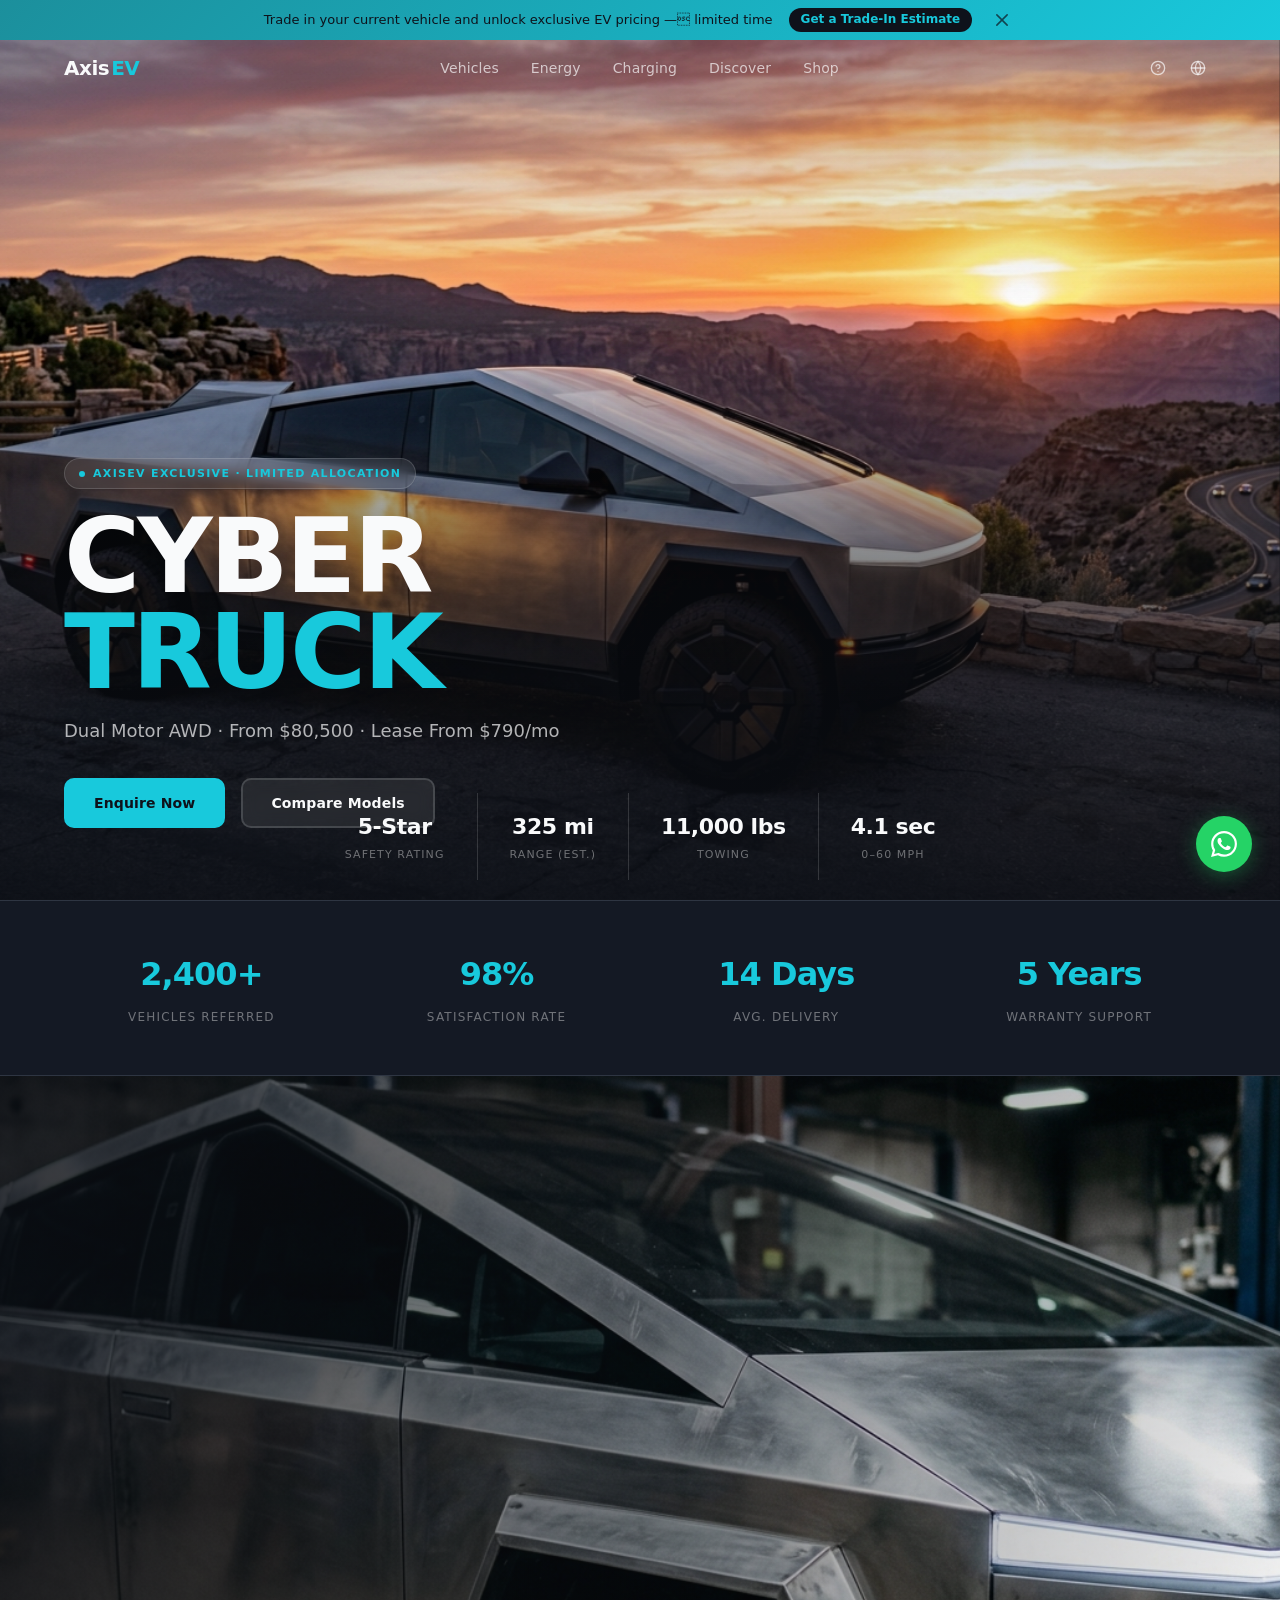
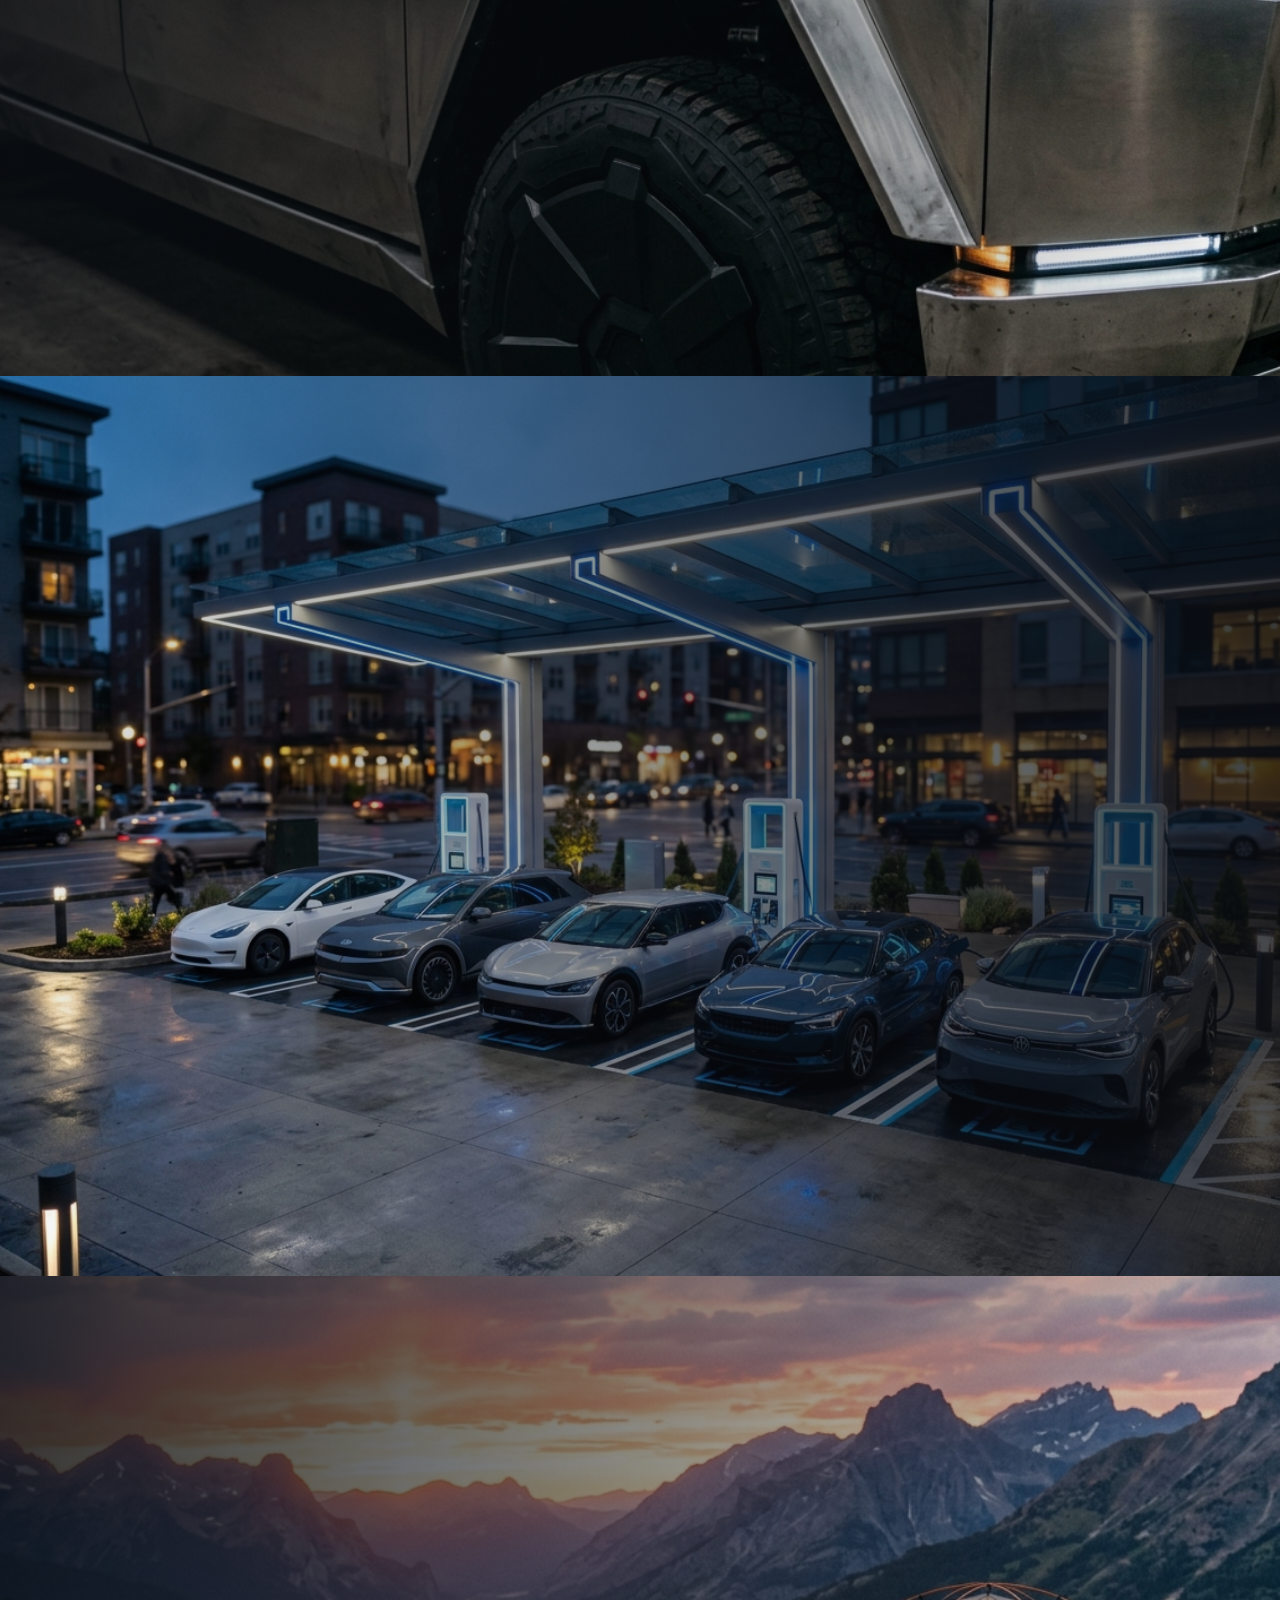
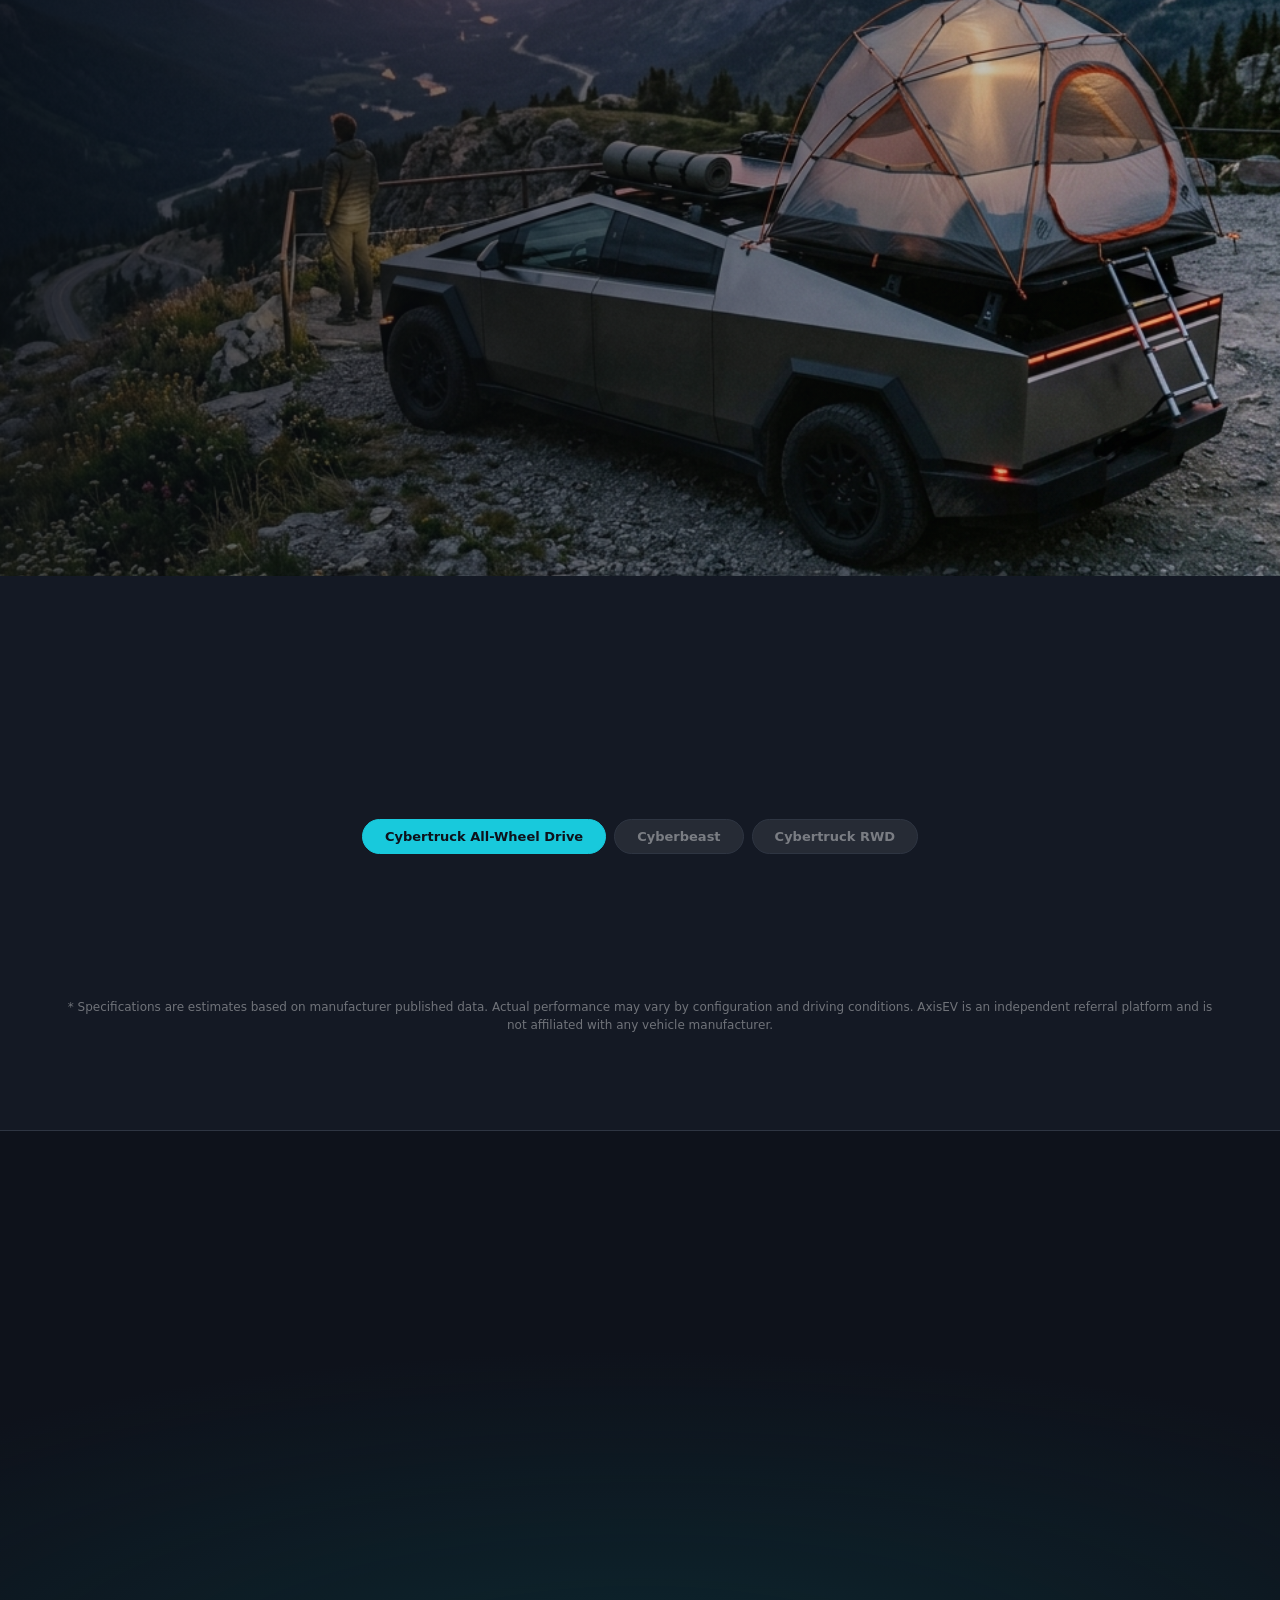
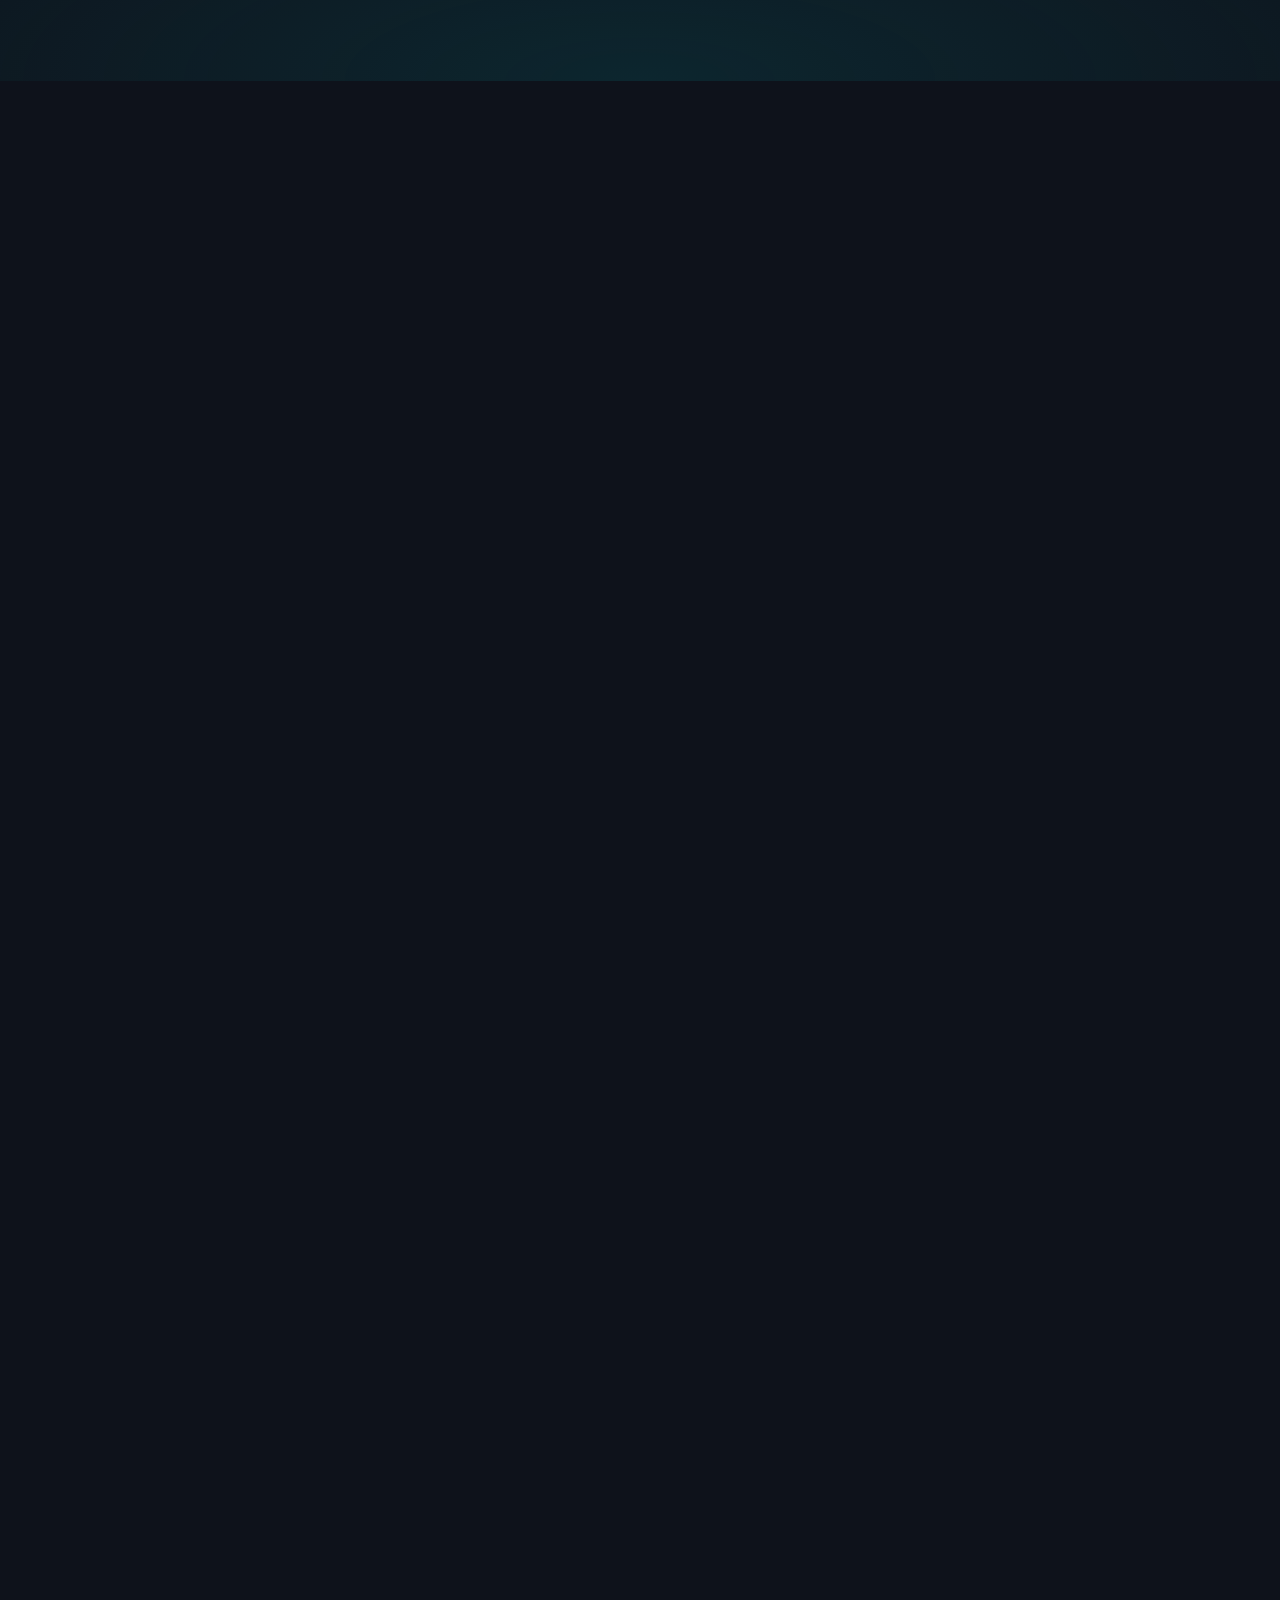
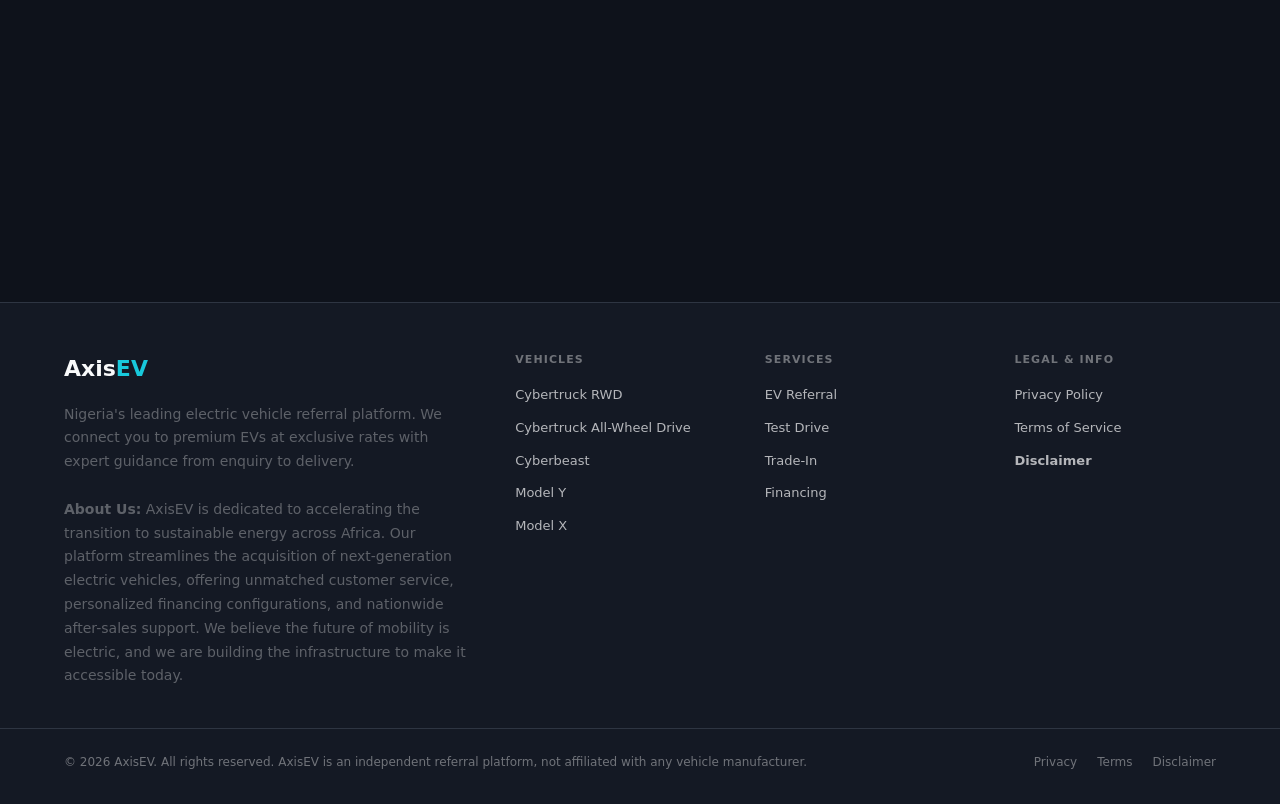
==== commit f1ef8d05: "security: Lock down style-src in CSP by moving all inline styles to external CSS files" ====
--- a/index.html
+++ b/index.html
@@ -9,7 +9,7 @@
   <!-- Security Meta Tags -->
   <meta http-equiv="X-Content-Type-Options" content="nosniff" />
   <meta http-equiv="Referrer-Policy" content="strict-origin-when-cross-origin" />
-  <meta http-equiv="Content-Security-Policy" content="default-src 'self'; script-src 'self' 'unsafe-inline'; style-src 'self' 'unsafe-inline' https://fonts.googleapis.com; font-src 'self' https://fonts.gstatic.com data:; img-src 'self' data: https:; connect-src 'self'; frame-src 'none'; object-src 'none'; base-uri 'self'; form-action 'self';" />
+  <meta http-equiv="Content-Security-Policy" content="default-src 'self'; script-src 'self'; style-src 'self' https://fonts.googleapis.com; font-src 'self' https://fonts.gstatic.com data:; img-src 'self' data: https:; connect-src 'self'; frame-src 'none'; object-src 'none'; base-uri 'self'; form-action 'self';" />
 
   <!-- Open Graph -->
   <meta property="og:title" content="AxisEV — Drive the Future. Own It Now." />
@@ -160,12 +160,12 @@
     <div class="mega-menu" id="mega-energy">
       <div class="mega-menu__container">
         <div class="mega-menu__grid">
-          <a href="#" class="mega-item" onclick="Utils.showToast('Energy products — speak to a specialist'); return false;">
+          <a href="#" class="mega-item" data-toast="Energy products — speak to a specialist">
             <img src="assets/images/nav/solar-panels.jpg" alt="Solar panels" loading="lazy">
             <h3>Solar Panels</h3>
             <div class="mega-links"><span>Learn</span><span>Enquire</span></div>
           </a>
-          <a href="#" class="mega-item" onclick="Utils.showToast('Energy products — speak to a specialist'); return false;">
+          <a href="#" class="mega-item" data-toast="Energy products — speak to a specialist">
             <img src="assets/images/nav/wall-charger.jpg" alt="Home energy storage" loading="lazy">
             <h3>Home Storage</h3>
             <div class="mega-links"><span>Learn</span><span>Enquire</span></div>
@@ -188,7 +188,7 @@
             <h3>Home Charging</h3>
             <div class="mega-links"><span>Learn</span><span>Shop</span></div>
           </a>
-          <a href="#" class="mega-item" onclick="Utils.showToast('Find a charging station near you'); return false;">
+          <a href="#" class="mega-item" data-toast="Find a charging station near you">
             <img src="assets/images/nav/fast-charger.jpg" alt="Fast charge network" loading="lazy">
             <h3>Fast Charge Network</h3>
             <div class="mega-links"><span>Find</span></div>
@@ -250,10 +250,10 @@
 
     <!-- Right Actions -->
     <div class="nav__actions">
-      <button class="nav__action-btn" aria-label="Help" onclick="Utils.showToast('How can we help? Use the chat button below!')">
+      <button class="nav__action-btn" aria-label="Help" data-toast="How can we help? Use the chat button below!">
         <svg width="16" height="16" viewBox="0 0 24 24" fill="none" stroke="currentColor" stroke-width="2" stroke-linecap="round" stroke-linejoin="round"><circle cx="12" cy="12" r="10"/><path d="M9.09 9a3 3 0 0 1 5.83 1c0 2-3 3-3 3"/><line x1="12" y1="17" x2="12.01" y2="17"/></svg>
       </button>
-      <button class="nav__action-btn" aria-label="Language" onclick="Utils.showToast('Currently available in English')">
+      <button class="nav__action-btn" aria-label="Language" data-toast="Currently available in English">
         <svg width="16" height="16" viewBox="0 0 24 24" fill="none" stroke="currentColor" stroke-width="2" stroke-linecap="round" stroke-linejoin="round"><circle cx="12" cy="12" r="10"/><line x1="2" y1="12" x2="22" y2="12"/><path d="M12 2a15.3 15.3 0 0 1 4 10 15.3 15.3 0 0 1-4 10 15.3 15.3 0 0 1-4-10 15.3 15.3 0 0 1 4-10z"/></svg>
       </button>
       <!-- Hamburger -->
@@ -266,7 +266,7 @@
     <div class="nav__mobile-menu" id="mobile-menu" role="dialog" aria-label="Navigation menu">
       <nav class="nav__mobile-links">
         <a href="#specs" class="nav__mobile-link">Vehicles</a>
-        <a href="#" class="nav__mobile-link" onclick="Utils.showToast('Energy products coming soon'); return false;">Energy</a>
+        <a href="#" class="nav__mobile-link" data-toast="Energy products coming soon">Energy</a>
         <a href="#shop" class="nav__mobile-link">Charging</a>
         <a href="#hero" class="nav__mobile-link">Discover</a>
         <a href="#shop" class="nav__mobile-link">Shop</a>
@@ -480,7 +480,7 @@
             <span class="shop-card__price-lease">or from $600/mo</span>
           </div>
           <div class="shop-card__actions">
-            <button class="btn btn--primary shop-card__btn" onclick="document.getElementById('chat-fab').click()">Enquire</button>
+            <button class="btn btn--primary shop-card__btn">Enquire</button>
             <a href="#specs" class="btn btn--secondary shop-card__btn">View Specs</a>
           </div>
         </div>
@@ -506,7 +506,7 @@
             <span class="shop-card__price-lease">or from $790/mo</span>
           </div>
           <div class="shop-card__actions">
-            <button class="btn btn--primary shop-card__btn" onclick="document.getElementById('chat-fab').click()">Enquire</button>
+            <button class="btn btn--primary shop-card__btn">Enquire</button>
             <a href="#specs" class="btn btn--secondary shop-card__btn">View Specs</a>
           </div>
         </div>
@@ -531,7 +531,7 @@
             <span class="shop-card__price-lease">or from $990/mo</span>
           </div>
           <div class="shop-card__actions">
-            <button class="btn btn--primary shop-card__btn" onclick="document.getElementById('chat-fab').click()">Enquire</button>
+            <button class="btn btn--primary shop-card__btn">Enquire</button>
             <a href="#specs" class="btn btn--secondary shop-card__btn">View Specs</a>
           </div>
         </div>
@@ -539,8 +539,8 @@
 
       <article class="shop-card reveal reveal-delay-3">
         <div class="shop-card__badge">From <s>$48,500</s> $33,950</div>
-        <div class="shop-card__img-wrap" style="background:#f4f4f4;">
-          <img src="assets/images/nav/apex-suv.jpg" alt="AWD Electric Crossover electric crossover" class="shop-card__img" loading="lazy" style="object-fit:contain;padding:16px;" />
+        <div class="shop-card__img-wrap shop-card__img-wrap--light">
+          <img src="assets/images/nav/apex-suv.jpg" alt="AWD Electric Crossover electric crossover" class="shop-card__img" loading="lazy" class="shop-card__img shop-card__img--contain" />
         </div>
         <div class="shop-card__body">
           <div class="shop-card__tag">Dual Motor · AWD</div>
@@ -556,7 +556,7 @@
             <span class="shop-card__price-lease">or from $480/mo</span>
           </div>
           <div class="shop-card__actions">
-            <button class="btn btn--primary shop-card__btn" onclick="document.getElementById('chat-fab').click()">Enquire</button>
+            <button class="btn btn--primary shop-card__btn">Enquire</button>
             <a href="#specs" class="btn btn--secondary shop-card__btn">View Specs</a>
           </div>
         </div>
@@ -564,8 +564,8 @@
 
       <article class="shop-card reveal reveal-delay-4">
         <div class="shop-card__badge">From <s>$81,000</s> $56,700</div>
-        <div class="shop-card__img-wrap" style="background:#f4f4f4;">
-          <img src="assets/images/nav/apex-xl.jpg" alt="Luxury Electric SUV luxury electric SUV" class="shop-card__img" loading="lazy" style="object-fit:contain;padding:16px;" />
+        <div class="shop-card__img-wrap shop-card__img-wrap--light">
+          <img src="assets/images/nav/apex-xl.jpg" alt="Luxury Electric SUV luxury electric SUV" class="shop-card__img" loading="lazy" class="shop-card__img shop-card__img--contain" />
         </div>
         <div class="shop-card__body">
           <div class="shop-card__tag">Dual Motor · AWD</div>
@@ -581,7 +581,7 @@
             <span class="shop-card__price-lease">or from $850/mo</span>
           </div>
           <div class="shop-card__actions">
-            <button class="btn btn--primary shop-card__btn" onclick="document.getElementById('chat-fab').click()">Enquire</button>
+            <button class="btn btn--primary shop-card__btn">Enquire</button>
             <a href="#specs" class="btn btn--secondary shop-card__btn">View Specs</a>
           </div>
         </div>
@@ -592,47 +592,47 @@
     <!-- ACCESSORIES -->
     <div class="shop__grid hidden" id="shop-accessories" data-category-panel="accessories">
       <article class="shop-card reveal">
-        <div class="shop-card__img-wrap" style="background:#f4f4f4;">
-          <img src="assets/images/shop/accessories/rooftop-tent.jpg" alt="Truck bed rooftop camping tent" class="shop-card__img" loading="lazy" style="object-fit:contain;padding:0" />
+        <div class="shop-card__img-wrap shop-card__img-wrap--light">
+          <img src="assets/images/shop/accessories/rooftop-tent.jpg" alt="Truck bed rooftop camping tent" class="shop-card__img" loading="lazy" class="shop-card__img shop-card__img--contain-none" />
         </div>
         <div class="shop-card__body">
           <h3 class="shop-card__name">Rooftop Camp Tent</h3>
           <p class="shop-card__desc">Ultralight geodesic dome tent designed for electric truck cargo beds. Quick-deploy, weatherproof, sleeps two.</p>
-          <div class="shop-card__price" style="margin-top:auto;">
+          <div class="shop-card__price shop-card__price--auto">
             <span class="shop-card__price-main">$2,975</span>
           </div>
           <div class="shop-card__actions">
-            <button class="btn btn--primary shop-card__btn btn--full" onclick="Utils.showToast('Added to enquiry list!')">Add to Cart</button>
+            <button class="btn btn--primary shop-card__btn btn--full" data-toast="Added to enquiry list!">Add to Cart</button>
           </div>
         </div>
       </article>
       <article class="shop-card reveal reveal-delay-1">
-        <div class="shop-card__img-wrap" style="background:#f4f4f4;">
-          <img src="assets/images/shop/accessories/paint-film.jpg" alt="Paint protection film application" class="shop-card__img" loading="lazy" style="object-fit:cover" />
+        <div class="shop-card__img-wrap shop-card__img-wrap--light">
+          <img src="assets/images/shop/accessories/paint-film.jpg" alt="Paint protection film application" class="shop-card__img" loading="lazy" class="shop-card__img shop-card__img--cover" />
         </div>
         <div class="shop-card__body">
           <h3 class="shop-card__name">Paint Protection Film</h3>
           <p class="shop-card__desc">Self-healing urethane-based film protects against scratches while offering a unique satin finish. Professional installation included.</p>
-          <div class="shop-card__price" style="margin-top:auto;">
+          <div class="shop-card__price shop-card__price--auto">
             <span class="shop-card__price-main">$6,000</span>
           </div>
           <div class="shop-card__actions">
-            <button class="btn btn--primary shop-card__btn btn--full" onclick="Utils.showToast('Added to enquiry list!')">Add to Cart</button>
+            <button class="btn btn--primary shop-card__btn btn--full" data-toast="Added to enquiry list!">Add to Cart</button>
           </div>
         </div>
       </article>
       <article class="shop-card reveal reveal-delay-2">
-        <div class="shop-card__img-wrap" style="background:#f4f4f4;">
-          <img src="assets/images/shop/accessories/crossbars.jpg" alt="Truck bed crossbars with bicycle" class="shop-card__img" loading="lazy" style="object-fit:cover" />
+        <div class="shop-card__img-wrap shop-card__img-wrap--light">
+          <img src="assets/images/shop/accessories/crossbars.jpg" alt="Truck bed crossbars with bicycle" class="shop-card__img" loading="lazy" class="shop-card__img shop-card__img--cover" />
         </div>
         <div class="shop-card__body">
           <h3 class="shop-card__name">Bed Crossbars</h3>
           <p class="shop-card__desc">Aerodynamic aluminium crossbars for mounting bike racks, ski equipment, or cargo boxes on the truck bed rail system.</p>
-          <div class="shop-card__price" style="margin-top:auto;">
+          <div class="shop-card__price shop-card__price--auto">
             <span class="shop-card__price-main">$800</span>
           </div>
           <div class="shop-card__actions">
-            <button class="btn btn--primary shop-card__btn btn--full" onclick="Utils.showToast('Added to enquiry list!')">Add to Cart</button>
+            <button class="btn btn--primary shop-card__btn btn--full" data-toast="Added to enquiry list!">Add to Cart</button>
           </div>
         </div>
       </article>
@@ -641,17 +641,17 @@
     <!-- APPAREL -->
     <div class="shop__grid hidden" id="shop-apparel" data-category-panel="apparel">
       <article class="shop-card reveal">
-        <div class="shop-card__img-wrap" style="background:#f4f4f4;">
-          <img src="assets/images/shop/apparel/hoodie.jpg" alt="AxisEV geometric hoodie" class="shop-card__img" loading="lazy" style="object-fit:contain;padding:16px;" />
+        <div class="shop-card__img-wrap shop-card__img-wrap--light">
+          <img src="assets/images/shop/apparel/hoodie.jpg" alt="AxisEV geometric hoodie" class="shop-card__img" loading="lazy" class="shop-card__img shop-card__img--contain" />
         </div>
         <div class="shop-card__body">
           <h3 class="shop-card__name">AxisEV Heavyweight Hoodie</h3>
           <p class="shop-card__desc">Premium heavyweight hoodie featuring the AxisEV geometric logo. 100% combed cotton. Available in S–XXL.</p>
-          <div class="shop-card__price" style="margin-top:auto;">
+          <div class="shop-card__price shop-card__price--auto">
             <span class="shop-card__price-main">$60</span>
           </div>
           <div class="shop-card__actions">
-            <button class="btn btn--primary shop-card__btn btn--full" onclick="Utils.showToast('Added to cart!')">Add to Cart</button>
+            <button class="btn btn--primary shop-card__btn btn--full" data-toast="Added to cart!">Add to Cart</button>
           </div>
         </div>
       </article>
@@ -660,17 +660,17 @@
     <!-- CHARGING -->
     <div class="shop__grid hidden" id="shop-charging" data-category-panel="charging">
       <article class="shop-card reveal">
-        <div class="shop-card__img-wrap" style="background:#f4f4f4;">
-          <img src="assets/images/nav/wall-charger.jpg" alt="Home EV wall charger" class="shop-card__img" loading="lazy" style="object-fit:contain;padding:24px;" />
+        <div class="shop-card__img-wrap shop-card__img-wrap--light">
+          <img src="assets/images/nav/wall-charger.jpg" alt="Home EV wall charger" class="shop-card__img" loading="lazy" class="shop-card__img shop-card__img--contain-lg" />
         </div>
         <div class="shop-card__body">
           <h3 class="shop-card__name">Universal Wall Charger</h3>
           <p class="shop-card__desc">The most convenient home charging solution for any electric vehicle. Compatible with all major EV standards. Professional installation available.</p>
-          <div class="shop-card__price" style="margin-top:auto;">
+          <div class="shop-card__price shop-card__price--auto">
             <span class="shop-card__price-main">$595</span>
           </div>
           <div class="shop-card__actions">
-            <button class="btn btn--primary shop-card__btn btn--full" onclick="Utils.showToast('Added to enquiry list!')">Add to Cart</button>
+            <button class="btn btn--primary shop-card__btn btn--full" data-toast="Added to enquiry list!">Add to Cart</button>
           </div>
         </div>
       </article>
@@ -680,10 +680,10 @@
 
   <!-- FOOTER -->
     <footer>
-    <div class="footer__grid" style="grid-template-columns: 2fr 1fr 1fr 1fr; gap: 48px;">
+    <div class="footer__grid footer__grid--custom">
       <div>
         <div class="footer__brand-name">Axis<span>EV</span></div>
-        <p class="footer__brand-desc" style="font-size: 14px; line-height: 1.7; opacity: 0.8; margin-top: 16px;">
+        <p class="footer__brand-desc footer__brand-desc--about">
           Nigeria's leading electric vehicle referral platform. We connect you to premium EVs at exclusive rates with expert guidance from enquiry to delivery. 
           <br><br>
           <strong>About Us:</strong> AxisEV is dedicated to accelerating the transition to sustainable energy across Africa. Our platform streamlines the acquisition of next-generation electric vehicles, offering unmatched customer service, personalized financing configurations, and nationwide after-sales support. We believe the future of mobility is electric, and we are building the infrastructure to make it accessible today.
@@ -713,7 +713,7 @@
         <div class="footer__col-links">
           <a href="legal.html#privacy">Privacy Policy</a>
           <a href="legal.html#terms">Terms of Service</a>
-          <a href="#" onclick="document.getElementById('disclaimer-modal').showModal(); return false;" style="color: var(--teal); font-weight: 600;">Disclaimer</a>
+          <a href="#" class="open-disclaimer-btn open-disclaimer-btn--teal">Disclaimer</a>
         </div>
       </div>
     </div>
@@ -722,21 +722,21 @@
       <div class="footer__legal">
         <a href="legal.html#privacy">Privacy</a>
         <a href="legal.html#terms">Terms</a>
-        <a href="#" onclick="document.getElementById('disclaimer-modal').showModal(); return false;">Disclaimer</a>
+        <a href="#" class="open-disclaimer-btn">Disclaimer</a>
       </div>
     </div>
   </footer>
 
   <!-- Disclaimer Modal -->
-  <dialog id="disclaimer-modal" style="border: none; border-radius: 12px; padding: 32px; max-width: 500px; box-shadow: 0 10px 40px rgba(0,0,0,0.2); margin: auto;">
-    <h3 style="color: #E82020; margin-bottom: 16px; font-size: 20px;">Important Demo Disclaimer</h3>
-    <p style="font-size: 15px; line-height: 1.6; color: #171a20; margin-bottom: 24px;">
+  <dialog id="disclaimer-modal" class="disclaimer-modal">
+    <h3 class="disclaimer-modal__title">Important Demo Disclaimer</h3>
+    <p class="disclaimer-modal__body">
       <strong>AxisEV is a demonstration project and portfolio piece.</strong> It is not a real registered company, and no actual financial transactions, vehicle reservations, or purchases occur on this website. <br><br>
       The vehicle designs, names, and specifications are fictional and generated for illustrative purposes. They are not affiliated with or endorsed by any actual automotive manufacturer.
     </p>
-    <div style="display: flex; justify-content: flex-end; gap: 12px;">
-      <a href="legal.html" style="padding: 10px 16px; text-decoration: none; color: #0D1117; font-weight: 600; font-size: 14px;">Read Full Legal</a>
-      <button onclick="document.getElementById('disclaimer-modal').close()" style="background: #0D1117; color: white; border: none; padding: 10px 20px; border-radius: 8px; font-weight: 600; cursor: pointer;">I Understand</button>
+    <div class="disclaimer-modal__actions">
+      <a href="legal.html" class="disclaimer-modal__link">Read Full Legal</a>
+      <button id="disclaimer-close-btn" class="disclaimer-modal__close-btn">I Understand</button>
     </div>
   </dialog>
 
@@ -748,34 +748,7 @@
     <svg viewBox="0 0 24 24" fill="white" xmlns="http://www.w3.org/2000/svg"><path d="M17.472 14.382c-.297-.149-1.758-.867-2.03-.967-.273-.099-.471-.148-.67.15-.197.297-.767.966-.94 1.164-.173.199-.347.223-.644.075-.297-.15-1.255-.463-2.39-1.475-.883-.788-1.48-1.761-1.653-2.059-.173-.297-.018-.458.13-.606.134-.133.298-.347.446-.52.149-.174.198-.298.298-.497.099-.198.05-.371-.025-.52-.075-.149-.669-1.612-.916-2.207-.242-.579-.487-.5-.669-.51-.173-.008-.371-.01-.57-.01-.198 0-.52.074-.792.372-.272.297-1.04 1.016-1.04 2.479 0 1.462 1.065 2.875 1.213 3.074.149.198 2.096 3.2 5.077 4.487.709.306 1.262.489 1.694.625.712.227 1.36.195 1.871.118.571-.085 1.758-.719 2.006-1.413.248-.694.248-1.289.173-1.413-.074-.124-.272-.198-.57-.347m-5.421 7.403h-.004a9.87 9.87 0 0 1-5.031-1.378l-.361-.214-3.741.982.998-3.648-.235-.374a9.86 9.86 0 0 1-1.51-5.26c.001-5.45 4.436-9.884 9.888-9.884 2.64 0 5.122 1.03 6.988 2.898a9.825 9.825 0 0 1 2.893 6.994c-.003 5.45-4.437 9.884-9.885 9.884m8.413-18.297A11.815 11.815 0 0 0 12.05 0C5.495 0 .16 5.335.157 11.892c0 2.096.547 4.142 1.588 5.945L.057 24l6.305-1.654a11.882 11.882 0 0 0 5.683 1.448h.005c6.554 0 11.89-5.335 11.893-11.893a11.821 11.821 0 0 0-3.48-8.413z"/></svg>
   </button>
   <script src="js/main.js" defer></script>
-  <script>
-    /* WhatsApp Redirect Logic */
-    const WHATSAPP_NUMBER = '13059950245';
-    const WHATSAPP_MESSAGE = encodeURIComponent('Hello, I am interested in AxisEV vehicles.');
-    
-    function redirectToWhatsApp(e) {
-      if (e) e.preventDefault();
-      window.open('https://wa.me/' + WHATSAPP_NUMBER + '?text=' + WHATSAPP_MESSAGE, '_blank', 'noopener');
-    }
-
-    // 1. Core CTA Buttons
-    ['hero-enquire-btn','cta-enquire-btn','cta-drive-btn','specs-enquire-btn', 'chat-fab'].forEach(id => {
-      const el = document.getElementById(id);
-      if (el) el.addEventListener('click', redirectToWhatsApp);
-    });
-
-    // 2. Mega menu enquire spans
-    ['mm-order-RWD Electric Truck','mm-order-AWD Electric Truck','mm-order-apex','mm-order-apex-xl'].forEach(id => {
-      const el = document.getElementById(id);
-      if (el) el.addEventListener('click', redirectToWhatsApp);
-    });
-
-    // 3. Shop Card buttons (Order Now)
-    document.querySelectorAll('.shop-card__btn').forEach(btn => {
-      btn.addEventListener('click', redirectToWhatsApp);
-    });
-  </script>
-</body>
+  </body>
 </html>
 
 
--- a/css/sections.css
+++ b/css/sections.css
@@ -1,4 +1,4 @@
-﻿/* ============================================================
+/* ============================================================
    AxisEV â€” Sections
    sections.css: hero, features, specs, order-cta, footer
    ============================================================ */
@@ -544,3 +544,65 @@
 }
 .footer__legal a:hover { color: var(--color-white); }
 
+/* Custom Footer Grid & Modal Classes (Replacing Inline Styles) */
+.footer__grid--custom {
+  grid-template-columns: 2fr 1fr 1fr 1fr;
+  gap: 48px;
+}
+.footer__brand-desc--about {
+  font-size: 14px;
+  line-height: 1.7;
+  opacity: 0.8;
+  margin-top: 16px;
+  max-width: 100%;
+}
+.open-disclaimer-btn--teal {
+  color: var(--color-primary);
+  font-weight: 600;
+}
+.disclaimer-modal {
+  border: none;
+  border-radius: 12px;
+  padding: 32px;
+  max-width: 500px;
+  box-shadow: 0 10px 40px rgba(0,0,0,0.4);
+  margin: auto;
+  background: var(--color-surface, #161b22);
+  color: var(--color-white, #ffffff);
+}
+.disclaimer-modal__title {
+  color: #e82020;
+  margin-bottom: 16px;
+  font-size: 20px;
+  font-family: var(--font-display);
+}
+.disclaimer-modal__body {
+  font-size: 15px;
+  line-height: 1.6;
+  color: var(--color-white-70, #c9d1d9);
+  margin-bottom: 24px;
+}
+.disclaimer-modal__actions {
+  display: flex;
+  justify-content: flex-end;
+  gap: 12px;
+  align-items: center;
+}
+.disclaimer-modal__link {
+  padding: 10px 16px;
+  text-decoration: none;
+  color: var(--color-white, #ffffff);
+  font-weight: 600;
+  font-size: 14px;
+}
+.disclaimer-modal__close-btn {
+  background: var(--color-primary, #22d3c8);
+  color: var(--color-bg, #0d1117);
+  border: none;
+  padding: 10px 20px;
+  border-radius: 8px;
+  font-weight: 600;
+  cursor: pointer;
+  font-family: var(--font-display);
+}
+
--- a/css/shop.css
+++ b/css/shop.css
@@ -118,16 +118,39 @@
 
 .shop-card__badge {
   position: absolute;
-  top: var(--space-4);
-  right: var(--space-4);
-  z-index: 2;
-  background: var(--color-surface);
+  top: var(--space-3);
+  right: var(--space-3);
+  background: var(--color-surface-2);
   color: var(--color-white-70);
   font-size: 11px;
   font-weight: 600;
   padding: 4px 10px;
   border-radius: var(--radius-pill);
   border: 1px solid var(--color-border);
+  z-index: 2;
+}
+
+/* Additional Shop Card Utility Classes */
+.shop-card__img-wrap--light {
+  background: #f4f4f4;
+}
+.shop-card__img--contain {
+  object-fit: contain;
+  padding: 16px;
+}
+.shop-card__img--contain-lg {
+  object-fit: contain;
+  padding: 24px;
+}
+.shop-card__img--contain-none {
+  object-fit: contain;
+  padding: 0;
+}
+.shop-card__img--cover {
+  object-fit: cover;
+}
+.shop-card__price--auto {
+  margin-top: auto;
 }
 .shop-card__badge--blue {
   background: hsla(220, 80%, 50%, 0.15);
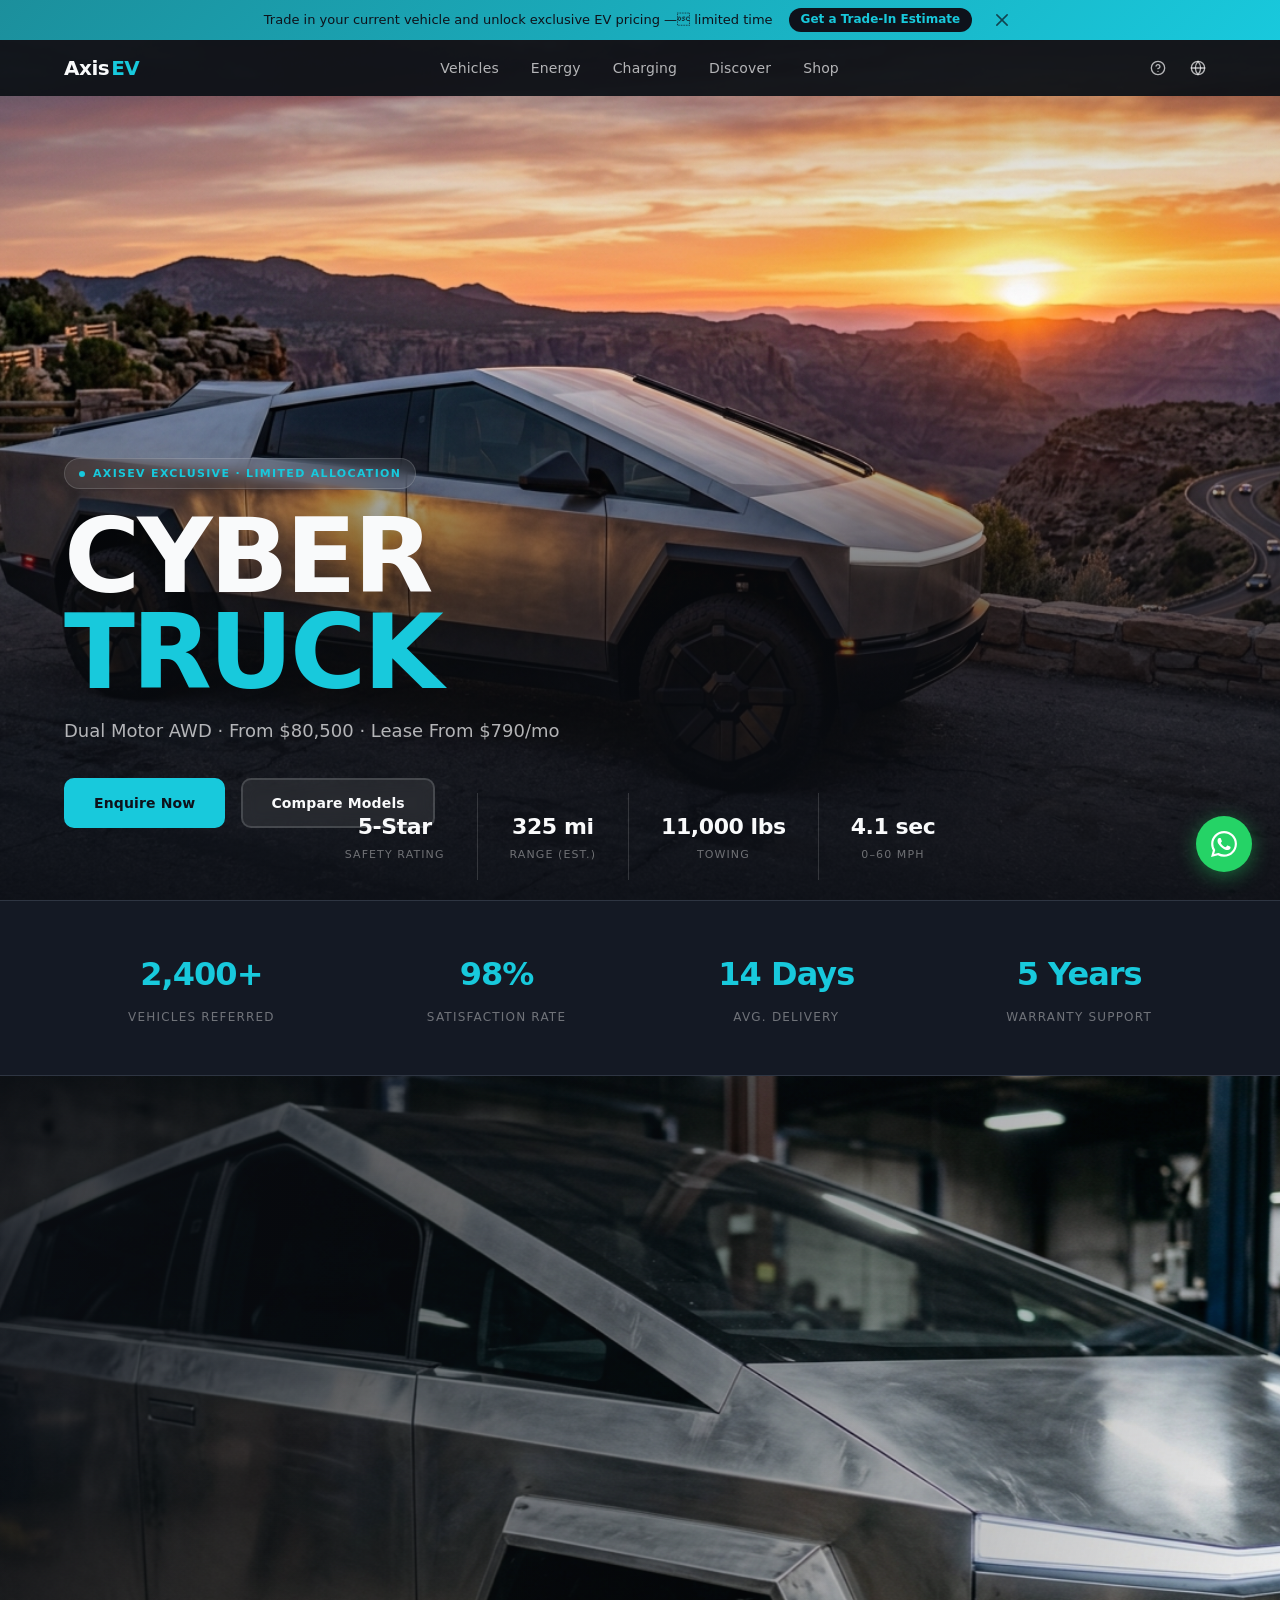
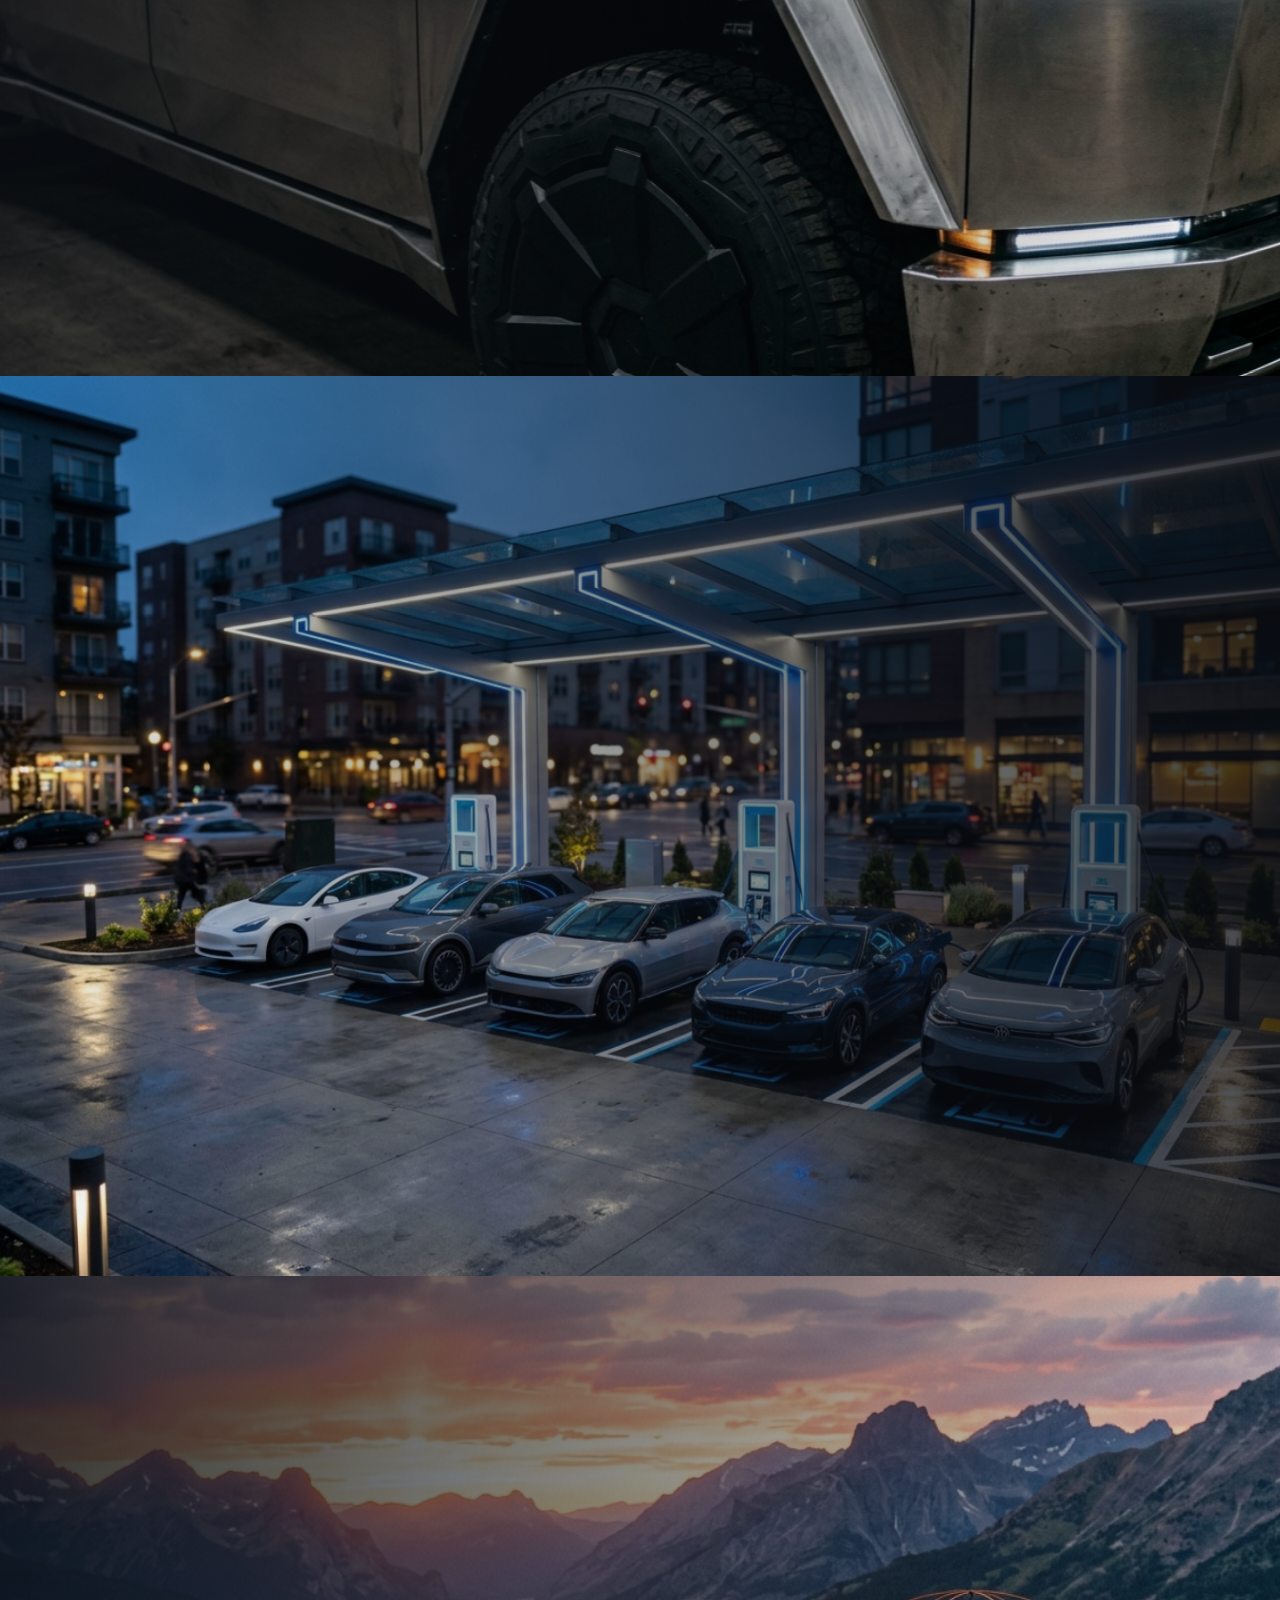
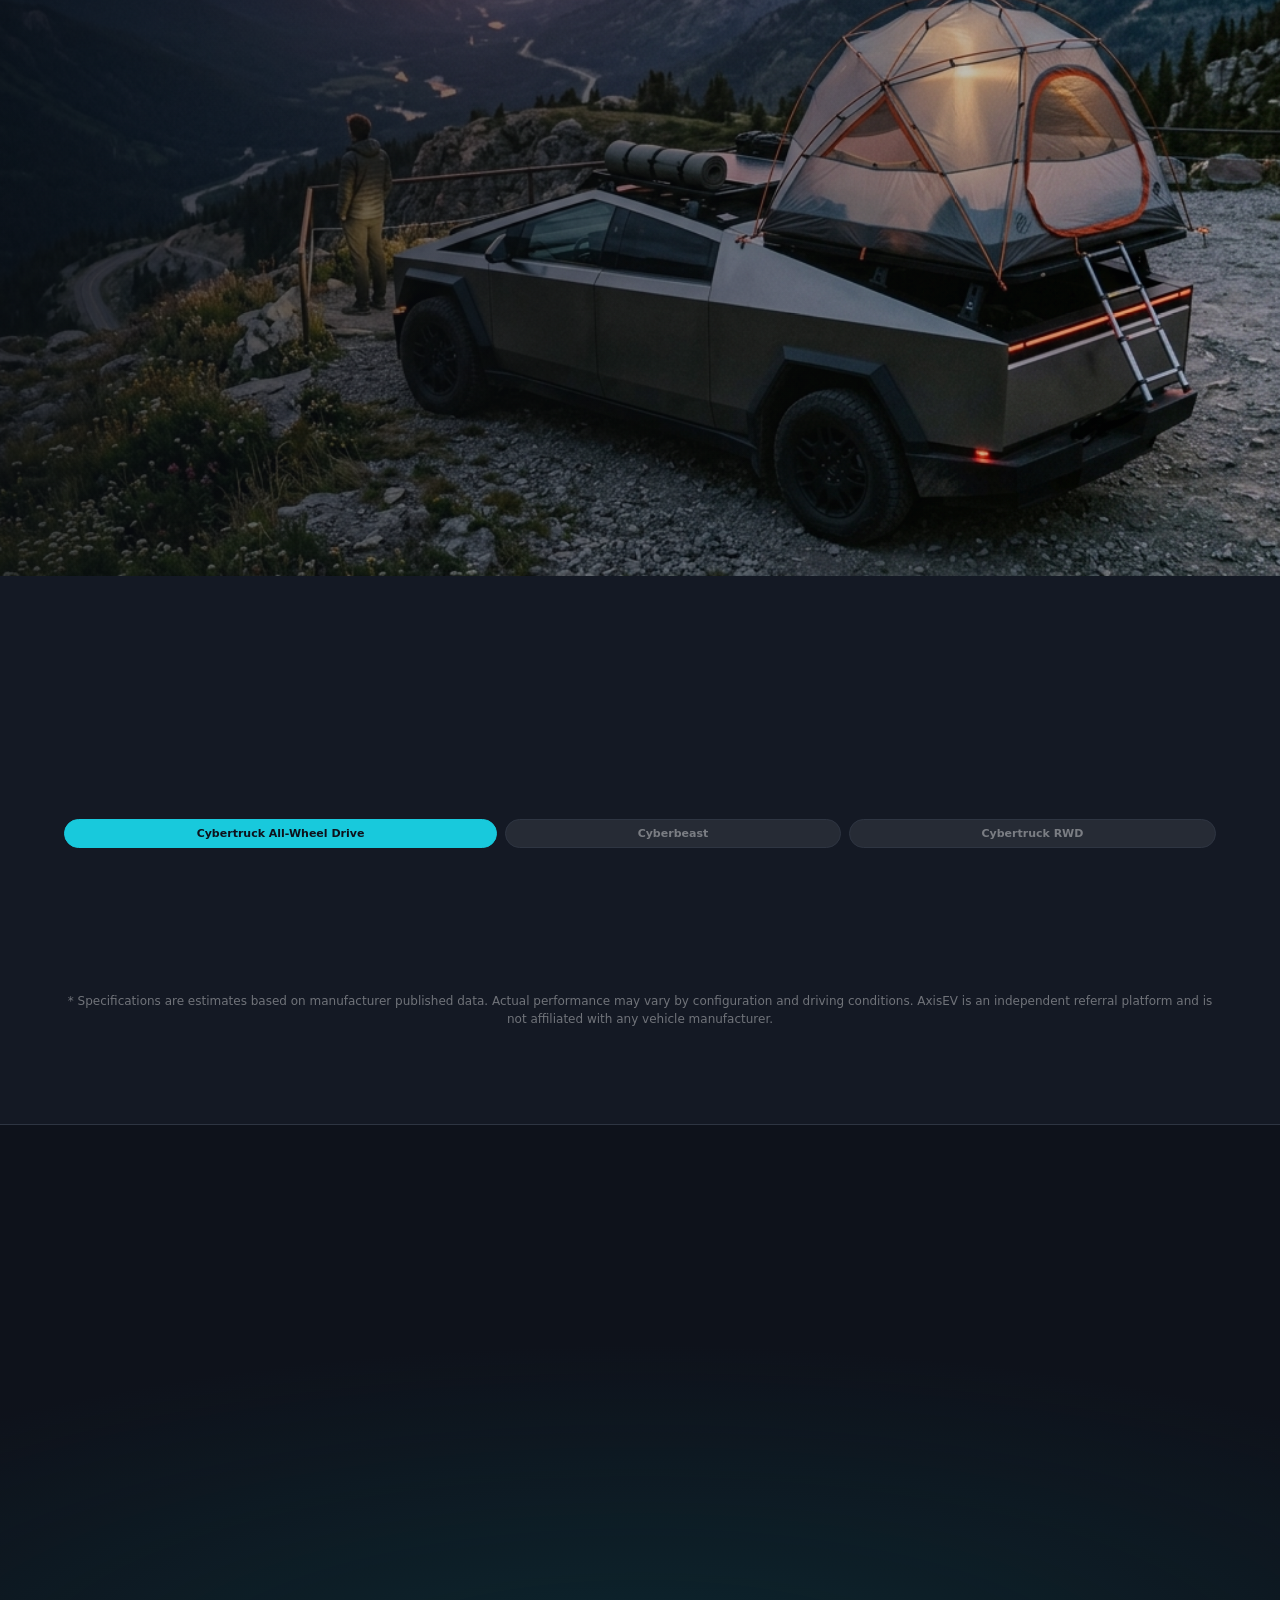
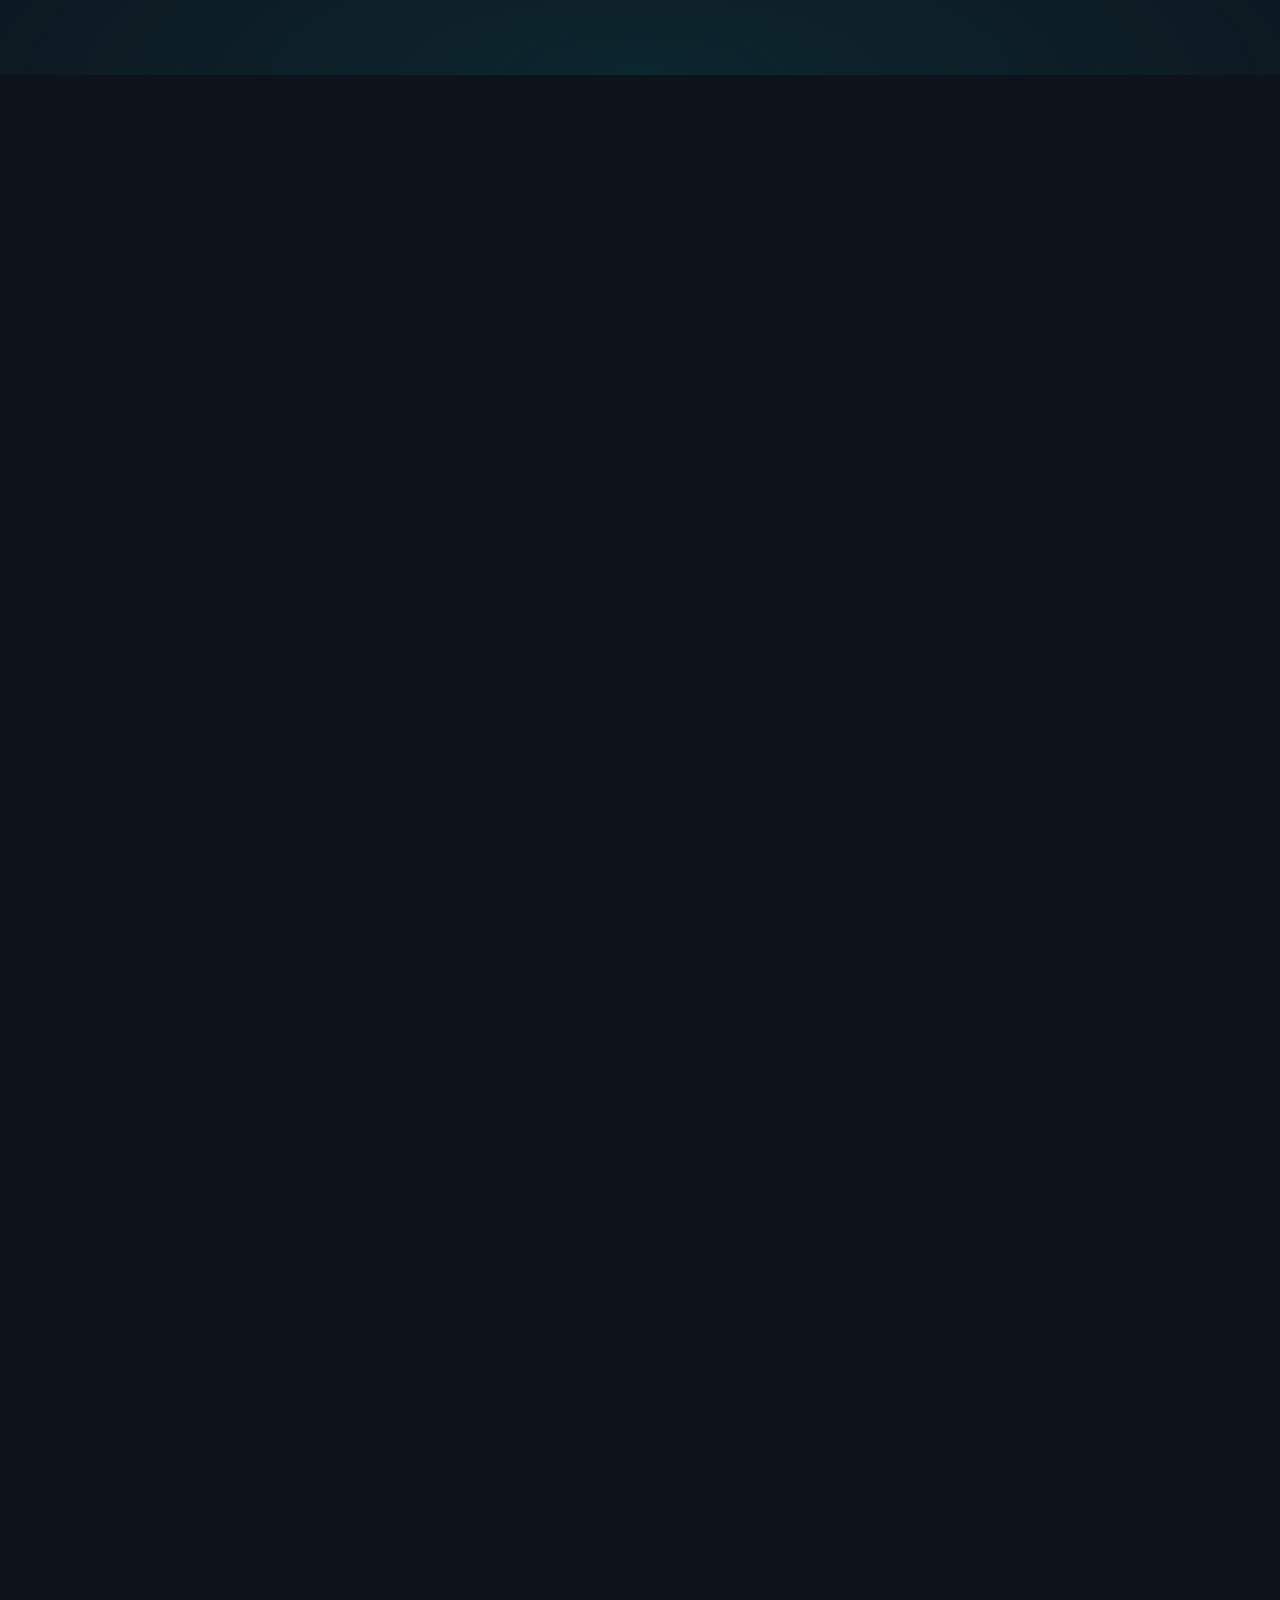
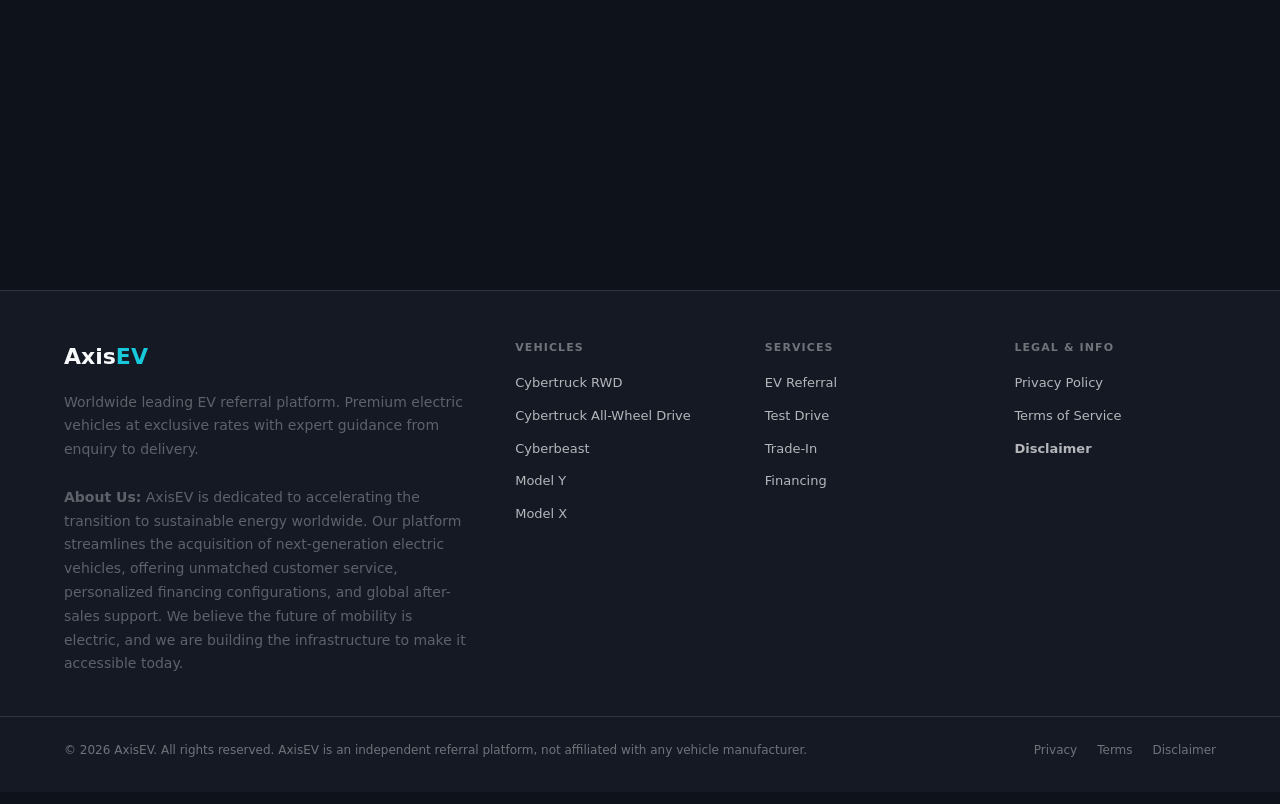
==== commit 34ce557b: "content: Update social share preview metadata and footer to worldwide leading EV referral platform" ====
--- a/index.html
+++ b/index.html
@@ -3,32 +3,32 @@
 <head>
   <meta charset="UTF-8" />
   <meta name="viewport" content="width=device-width, initial-scale=1.0" />
-  <title>AxisEV — Drive the Future. Own It Now.</title>
-  <meta name="description" content="AxisEV is your trusted EV referral partner. Explore premium electric vehicles — trucks, SUVs, and sedans — at exclusive rates. Connect with a specialist today." />
-  <meta name="keywords" content="electric vehicles, EV referral, electric truck, electric SUV, AxisEV, buy EV Nigeria" />
+  <title>AxisEV - Drive the Future. Own It Now.</title>
+  <meta name="description" content="AxisEV is your trusted EV referral partner. Explore premium electric vehicles - trucks, SUVs, and sedans - at exclusive rates. Connect with a specialist today." />
+  <meta name="keywords" content="electric vehicles, EV referral, electric truck, electric SUV, AxisEV, buy EV, global EV referral" />
   <!-- Security Meta Tags -->
   <meta http-equiv="X-Content-Type-Options" content="nosniff" />
   <meta http-equiv="Referrer-Policy" content="strict-origin-when-cross-origin" />
-  <meta http-equiv="Content-Security-Policy" content="default-src 'self'; script-src 'self'; style-src 'self' https://fonts.googleapis.com; font-src 'self' https://fonts.gstatic.com data:; img-src 'self' data: https:; connect-src 'self'; frame-src 'none'; object-src 'none'; base-uri 'self'; form-action 'self';" />
+  <meta http-equiv="Content-Security-Policy" content="default-src 'none'; script-src 'self'; style-src 'self' https://fonts.googleapis.com; font-src 'self' https://fonts.gstatic.com data:; img-src 'self' data: https:; connect-src 'self'; frame-src 'none'; object-src 'none'; base-uri 'self'; form-action 'self';" />
 
   <!-- Open Graph -->
-  <meta property="og:title" content="AxisEV — Drive the Future. Own It Now." />
-  <meta property="og:description" content="Nigeria's leading EV referral platform. Premium electric vehicles at exclusive rates." />
+  <meta property="og:title" content="AxisEV - Drive the Future. Own It Now." />
+  <meta property="og:description" content="Worldwide leading EV referral platform. Premium electric vehicles at exclusive rates." />
   <meta property="og:type" content="website" />
-  <meta property="og:url" content="https://edgesync.pages.dev/" />
-  <meta property="og:image" content="assets/images/hero/AWD Electric Truck-hero.jpg" />
+  <meta property="og:url" content="https://axisev.pages.dev/" />
+  <meta property="og:image" content="https://axisev.pages.dev/assets/images/hero/cybertruck-evening.jpg" />
   <meta property="og:site_name" content="AxisEV" />
 
   <!-- Twitter Card -->
   <meta name="twitter:card" content="summary_large_image" />
-  <meta name="twitter:title" content="AxisEV — Drive the Future." />
-  <meta name="twitter:description" content="Premium electric vehicles at exclusive referral rates." />
-  <meta name="twitter:image" content="assets/images/hero/AWD Electric Truck-hero.jpg" />
+  <meta name="twitter:title" content="AxisEV - Drive the Future. Own It Now." />
+  <meta name="twitter:description" content="Worldwide leading EV referral platform. Premium electric vehicles at exclusive rates." />
+  <meta name="twitter:image" content="https://axisev.pages.dev/assets/images/hero/cybertruck-evening.jpg" />
 
   <!-- Theme -->
   <meta name="theme-color" content="hsl(220, 30%, 8%)" />
 
-  <!-- Favicon (inline SVG — no external dependency) -->
+  <!-- Favicon (inline SVG —  no external dependency) -->
   <link rel="icon" type="image/svg+xml" href="data:image/svg+xml,%3Csvg xmlns='http://www.w3.org/2000/svg' viewBox='0 0 32 32'%3E%3Crect width='32' height='32' rx='8' fill='%230d1117'/%3E%3Ctext x='16' y='22' text-anchor='middle' font-family='system-ui,sans-serif' font-weight='700' font-size='16' fill='%2322d3c8'%3EAX%3C/text%3E%3C/svg%3E" />
   <link rel="apple-touch-icon" href="data:image/svg+xml,%3Csvg xmlns='http://www.w3.org/2000/svg' viewBox='0 0 32 32'%3E%3Crect width='32' height='32' rx='8' fill='%230d1117'/%3E%3Ctext x='16' y='22' text-anchor='middle' font-family='system-ui,sans-serif' font-weight='700' font-size='16' fill='%2322d3c8'%3EAX%3C/text%3E%3C/svg%3E" />
   <link rel="manifest" href="manifest.json" />
@@ -60,9 +60,9 @@
     "@context": "https://schema.org",
     "@type": "Organization",
     "name": "AxisEV",
-    "url": "https://edgesync.pages.dev",
-    "description": "Nigeria's leading electric vehicle referral platform",
-    "logo": "https://edgesync.pages.dev/assets/images/hero/AWD Electric Truck-hero.jpg",
+    "url": "https://axisev.pages.dev",
+    "description": "Worldwide leading electric vehicle referral platform",
+    "logo": "https://axisev.pages.dev/assets/images/hero/cybertruck-evening.jpg",
     "contactPoint": {
       "@type": "ContactPoint",
       "contactType": "customer support",
@@ -684,9 +684,9 @@
       <div>
         <div class="footer__brand-name">Axis<span>EV</span></div>
         <p class="footer__brand-desc footer__brand-desc--about">
-          Nigeria's leading electric vehicle referral platform. We connect you to premium EVs at exclusive rates with expert guidance from enquiry to delivery. 
+          Worldwide leading EV referral platform. Premium electric vehicles at exclusive rates with expert guidance from enquiry to delivery. 
           <br><br>
-          <strong>About Us:</strong> AxisEV is dedicated to accelerating the transition to sustainable energy across Africa. Our platform streamlines the acquisition of next-generation electric vehicles, offering unmatched customer service, personalized financing configurations, and nationwide after-sales support. We believe the future of mobility is electric, and we are building the infrastructure to make it accessible today.
+          <strong>About Us:</strong> AxisEV is dedicated to accelerating the transition to sustainable energy worldwide. Our platform streamlines the acquisition of next-generation electric vehicles, offering unmatched customer service, personalized financing configurations, and global after-sales support. We believe the future of mobility is electric, and we are building the infrastructure to make it accessible today.
         </p>
       </div>
       <div>
--- a/css/sections.css
+++ b/css/sections.css
@@ -19,11 +19,7 @@
   background-image: url('../assets/images/hero/cybertruck-evening.jpg');
   background-size: cover;
   background-position: center 30%;
-  transform: scale(1.04);
-  transition: transform 12s linear;
-  will-change: transform;
-}
-.hero__bg.loaded { transform: scale(1); }
+}
 
 .hero__gradient {
   position: absolute;
--- a/css/responsive.css
+++ b/css/responsive.css
@@ -1,16 +1,30 @@
 /* ============================================================
-   AxisEV — Responsive
-   responsive.css
+   AxisEV — Master Responsive Stylesheet
+   Adapts flawlessly to every mobile, tablet, and desktop aspect ratio
+   css/responsive.css
    ============================================================ */
 
-/* ── Tablet (≤ 1024px) ── */
+/* ── Universal Aspect-Ratio & Viewport Fluidity ── */
+img {
+  max-width: 100%;
+  height: auto;
+}
+
+/* ── Tablet & Small Laptops (≤ 1024px) ── */
 @media (max-width: 1024px) {
   .nav__links { display: none; }
   .nav__hamburger { display: flex; }
-
   .mega-menu { display: none !important; }
 
-  .footer__grid {
+  #main-nav {
+    background: rgba(13, 17, 23, 0.94);
+    backdrop-filter: blur(20px);
+    -webkit-backdrop-filter: blur(20px);
+    border-bottom: 1px solid var(--color-border);
+  }
+
+  .footer__grid,
+  .footer__grid--custom {
     grid-template-columns: 1fr 1fr;
     gap: var(--space-8);
   }
@@ -23,127 +37,389 @@
   }
 }
 
-/* ── Mobile (≤ 640px) ── */
-@media (max-width: 640px) {
+/* ── Mobile Devices & Portrait Aspect Ratios (≤ 768px) ── */
+@media (max-width: 768px) {
   :root {
     --container-pad: 20px;
+    --nav-height: 60px;
   }
 
   #promo-banner { display: none; }
   body.promo-visible { --offset: var(--nav-height); }
 
-  .hero__title { letter-spacing: -0.02em; }
-
+  /* ── 1. Top Nav Solid Blur on Mobile ── */
+  #main-nav,
+  #main-nav.nav--transparent,
+  #main-nav.nav--scrolled {
+    background: rgba(13, 17, 23, 0.95);
+    backdrop-filter: blur(20px);
+    -webkit-backdrop-filter: blur(20px);
+    border-bottom: 1px solid rgba(255, 255, 255, 0.1);
+  }
+
+  /* ── 2. Hero Section Mobile Optimization ── */
+  #hero {
+    height: auto;
+    min-height: 100svh;
+    min-height: 100vh;
+    display: flex;
+    flex-direction: column;
+    justify-content: flex-end;
+    overflow: hidden;
+    position: relative;
+    padding-top: calc(var(--nav-height) + 24px);
+    padding-bottom: var(--space-6);
+  }
+
+  .hero__bg {
+    position: absolute;
+    inset: 0;
+    background-size: cover;
+    background-position: 56% 38%;
+    background-repeat: no-repeat;
+  }
+
+  .hero__gradient {
+    position: absolute;
+    inset: 0;
+    background: linear-gradient(
+      to bottom,
+      rgba(13, 17, 23, 0.2) 0%,
+      rgba(13, 17, 23, 0.4) 35%,
+      rgba(13, 17, 23, 0.8) 65%,
+      rgba(13, 17, 23, 0.98) 100%
+    );
+  }
+
+  .hero__content {
+    position: relative;
+    z-index: 2;
+    padding-inline: var(--container-pad);
+    padding-bottom: 0;
+    display: flex;
+    flex-direction: column;
+    width: 100%;
+  }
+
+  .hero__brand-tag {
+    align-self: flex-start;
+    margin-bottom: var(--space-3);
+    font-size: 10px;
+    padding: 5px 12px;
+  }
+
+  .hero__title {
+    font-size: clamp(38px, 12vw, 54px);
+    line-height: 0.94;
+    letter-spacing: -0.025em;
+    margin-bottom: var(--space-3);
+  }
+
+  .hero__subtitle {
+    font-size: 14px;
+    line-height: 1.5;
+    margin-bottom: var(--space-5);
+    color: rgba(255, 255, 255, 0.8);
+  }
+
+  .hero__ctas {
+    display: flex;
+    flex-direction: column;
+    gap: 10px;
+    width: 100%;
+    margin-bottom: var(--space-5);
+  }
+
+  .hero__ctas .btn {
+    width: 100%;
+    justify-content: center;
+    padding: 13px 20px;
+    font-size: 14px;
+  }
+
+  /* Structured 2x2 Stats Card for Mobile */
   .hero__stats {
     position: static;
-    justify-content: flex-start;
-    flex-wrap: wrap;
-    padding-bottom: 0;
-    margin-top: var(--space-8);
-    gap: 0;
-    border-top: 1px solid var(--color-white-15);
-  }
+    display: grid;
+    grid-template-columns: repeat(2, 1fr);
+    gap: 10px;
+    margin-top: 8px;
+    margin-bottom: 8px;
+    padding: 14px 12px;
+    background: rgba(22, 27, 34, 0.8);
+    backdrop-filter: blur(16px);
+    -webkit-backdrop-filter: blur(16px);
+    border: 1px solid rgba(255, 255, 255, 0.12);
+    border-radius: 14px;
+  }
+
   .hero__stat {
-    flex: 1 1 33%;
-    border-right: 1px solid var(--color-white-15);
-    border-bottom: none;
-    padding-block: var(--space-4);
-  }
-  .hero__stat:last-child { border-right: none; }
-  .hero__stat-value { font-size: 18px; }
-
-  .hero__content {
-    padding-bottom: var(--space-12);
-  }
-
-  .hero__ctas {
-    flex-direction: column;
-  }
-  .hero__ctas .btn {
-    width: 100%;
-  }
-
+    display: flex;
+    flex-direction: column;
+    align-items: center;
+    justify-content: center;
+    text-align: center;
+    padding: 6px 8px;
+    border: none;
+  }
+
+  .hero__stat:nth-child(1),
+  .hero__stat:nth-child(2) {
+    border-bottom: 1px solid rgba(255, 255, 255, 0.08);
+    padding-bottom: 10px;
+  }
+
+  .hero__stat:nth-child(odd) {
+    border-right: 1px solid rgba(255, 255, 255, 0.08);
+  }
+
+  .hero__stat-value {
+    font-size: 18px;
+    font-weight: 700;
+    color: #ffffff;
+  }
+
+  .hero__stat-label {
+    font-size: 10px;
+    color: rgba(255, 255, 255, 0.5);
+    letter-spacing: 0.08em;
+    margin-top: 2px;
+  }
+
+  /* ── 3. Trust Bar Mobile Grid ── */
+  .trust-bar__inner {
+    display: grid;
+    grid-template-columns: repeat(2, 1fr);
+    gap: var(--space-6);
+    text-align: center;
+  }
+
+  .trust-item__num {
+    font-size: clamp(24px, 6vw, 32px);
+  }
+
+  .trust-item__label {
+    font-size: 11px;
+  }
+
+  /* ── 4. Feature Sections Mobile Aspect-Ratio Framing ── */
   .feature-section {
-    min-height: 80svh;
-  }
+    min-height: 560px;
+    height: auto;
+    display: flex;
+    align-items: flex-end;
+    position: relative;
+    overflow: hidden;
+    padding-top: 90px;
+    padding-bottom: var(--space-10);
+  }
+
+  .feature-section__bg {
+    position: absolute;
+    inset: 0;
+    background-size: cover;
+    background-repeat: no-repeat;
+    transform: none !important;
+  }
+
+  #bg-alloy {
+    background-image: url('../assets/images/hero/titan-x-hero.jpg');
+    background-position: 55% center;
+  }
+
+  #bg-range {
+    background-image: url('../assets/images/nav/fast-charger.jpg');
+    background-position: center 35%;
+  }
+
+  #bg-utility {
+    background-image: url('../assets/images/shop/accessories/rooftop-tent.jpg');
+    background-position: 50% center;
+  }
+
+  .feature-section__overlay,
+  .feature-section--right .feature-section__overlay {
+    position: absolute;
+    inset: 0;
+    background: linear-gradient(
+      to bottom,
+      rgba(13, 17, 23, 0.25) 0%,
+      rgba(13, 17, 23, 0.65) 45%,
+      rgba(13, 17, 23, 0.95) 90%,
+      rgba(13, 17, 23, 1) 100%
+    );
+  }
+
+  .feature-section__content,
   .feature-section--right .feature-section__content {
+    position: relative;
+    z-index: 3;
+    max-width: 100%;
+    width: 100%;
     margin-left: 0;
     text-align: left;
-  }
-  .feature-section--right .feature-section__overlay {
-    background: linear-gradient(
-      to bottom,
-      transparent 0%,
-      hsla(220, 30%, 6%, 0.85) 60%
-    );
-  }
-  .feature-section__overlay {
-    background: linear-gradient(
-      to bottom,
-      transparent 0%,
-      hsla(220, 30%, 6%, 0.85) 60%
-    );
-  }
-  .feature-section__content {
-    padding-bottom: var(--space-8);
-    align-self: flex-end;
+    padding-inline: var(--container-pad);
+    padding-bottom: 0;
+  }
+
+  .feature-section__tag {
+    font-size: 10px;
+    margin-bottom: var(--space-2);
+  }
+
+  .feature-section__title {
+    font-size: clamp(28px, 8vw, 40px);
+    line-height: 1.1;
+    margin-bottom: var(--space-3);
+  }
+
+  .feature-section__body {
+    font-size: 14px;
+    line-height: 1.6;
+    color: rgba(255, 255, 255, 0.8);
+    margin-bottom: var(--space-5);
+    max-width: 100%;
+  }
+
+  .feature-learn-more {
+    font-size: 14px;
+    padding-bottom: 4px;
+  }
+
+  /* ── 5. Specs Section Mobile Layout ── */
+  #specs {
+    padding-block: var(--space-16);
+  }
+
+  .specs__model-tabs {
+    display: flex;
+    flex-wrap: wrap;
+    justify-content: center;
+    gap: 8px;
+    margin-bottom: var(--space-8);
+  }
+
+  .specs__model-tab {
+    flex: 1 1 auto;
+    padding: 9px 14px;
+    font-size: 12px;
+    text-align: center;
   }
 
   .specs__grid {
     grid-template-columns: 1fr;
+    gap: 16px;
+  }
+
+  .specs__category {
+    padding: 20px;
+  }
+
+  /* ── 6. Order / Specialist Section Mobile ── */
+  #order-cta {
+    padding-block: var(--space-16);
+  }
+
+  .order-cta__title {
+    font-size: clamp(26px, 8vw, 38px);
+  }
+
+  .order-cta__sub {
+    font-size: 14px;
   }
 
   .order-cta__buttons {
     flex-direction: column;
     align-items: center;
-  }
+    gap: 12px;
+    width: 100%;
+  }
+
   .order-cta__buttons .btn {
-    width: min(320px, 100%);
+    width: min(340px, 100%);
+    justify-content: center;
+  }
+
+  /* ── 7. Shop Section Mobile ── */
+  #shop {
+    padding-block: var(--space-16);
   }
 
   .shop__grid {
     grid-template-columns: 1fr;
+    gap: 24px;
+  }
+
+  .shop-card__img-wrap {
+    height: 220px;
   }
 
   .shop-card__actions {
     flex-direction: column;
-  }
-
-  .trust-bar__inner {
-    gap: var(--space-8);
-  }
-  .trust-item {
-    flex: 1 1 45%;
-  }
-
-  .footer__grid {
-    grid-template-columns: 1fr;
-    gap: var(--space-8);
-  }
+    gap: 8px;
+  }
+
+  .shop-card__actions .btn {
+    width: 100%;
+  }
+
+  /* ── 8. Footer Mobile ── */
+  footer {
+    padding-block: var(--space-12) var(--space-8);
+  }
+
+  .footer__grid,
+  .footer__grid--custom {
+    grid-template-columns: 1fr !important;
+    gap: 32px !important;
+  }
+
+  .footer__brand-desc,
+  .footer__brand-desc--about {
+    max-width: 100%;
+    font-size: 14px;
+  }
+
   .footer__bottom {
     flex-direction: column;
     align-items: flex-start;
-    gap: var(--space-3);
-  }
-
+    gap: var(--space-4);
+    padding-top: var(--space-6);
+  }
+
+  /* ── 9. Safe Area Padding for Floating Action Button ── */
   #chat-fab {
-    bottom: 20px;
-    right: 20px;
-    width: 50px;
-    height: 50px;
-  }
-
-  .specs__model-tabs { gap: var(--space-2); }
-  .specs__model-tab { padding: 7px 14px; font-size: 12px; }
-}
-
-/* ── Very small (≤ 380px) ── */
+    bottom: max(20px, env(safe-area-inset-bottom, 20px));
+    right: max(20px, env(safe-area-inset-right, 20px));
+    width: 52px;
+    height: 52px;
+    z-index: 1000;
+    box-shadow: 0 4px 20px rgba(37, 211, 102, 0.45);
+  }
+}
+
+/* ── Ultra-Compact Screens (≤ 380px) ── */
 @media (max-width: 380px) {
-  .hero__title { font-size: 42px; }
-  .shop__tab { padding: 7px 12px; font-size: 12px; }
-}
-
-/* ── Reduced motion ── */
+  .hero__title { font-size: 34px; }
+  .shop__tab { padding: 6px 10px; font-size: 11px; }
+  .specs__model-tab { font-size: 11px; padding: 7px 10px; }
+  .hero__stat-value { font-size: 16px; }
+  .hero__stat-label { font-size: 9px; }
+}
+
+/* ── Mobile Landscape (max-height: 500px and orientation: landscape) ── */
+@media (max-height: 500px) and (orientation: landscape) {
+  #hero {
+    min-height: 120svh;
+    padding-top: 70px;
+  }
+  .feature-section {
+    min-height: 120svh;
+    padding-top: 70px;
+  }
+}
+
+/* ── Reduced Motion ── */
 @media (prefers-reduced-motion: reduce) {
   .reveal {
     opacity: 1;
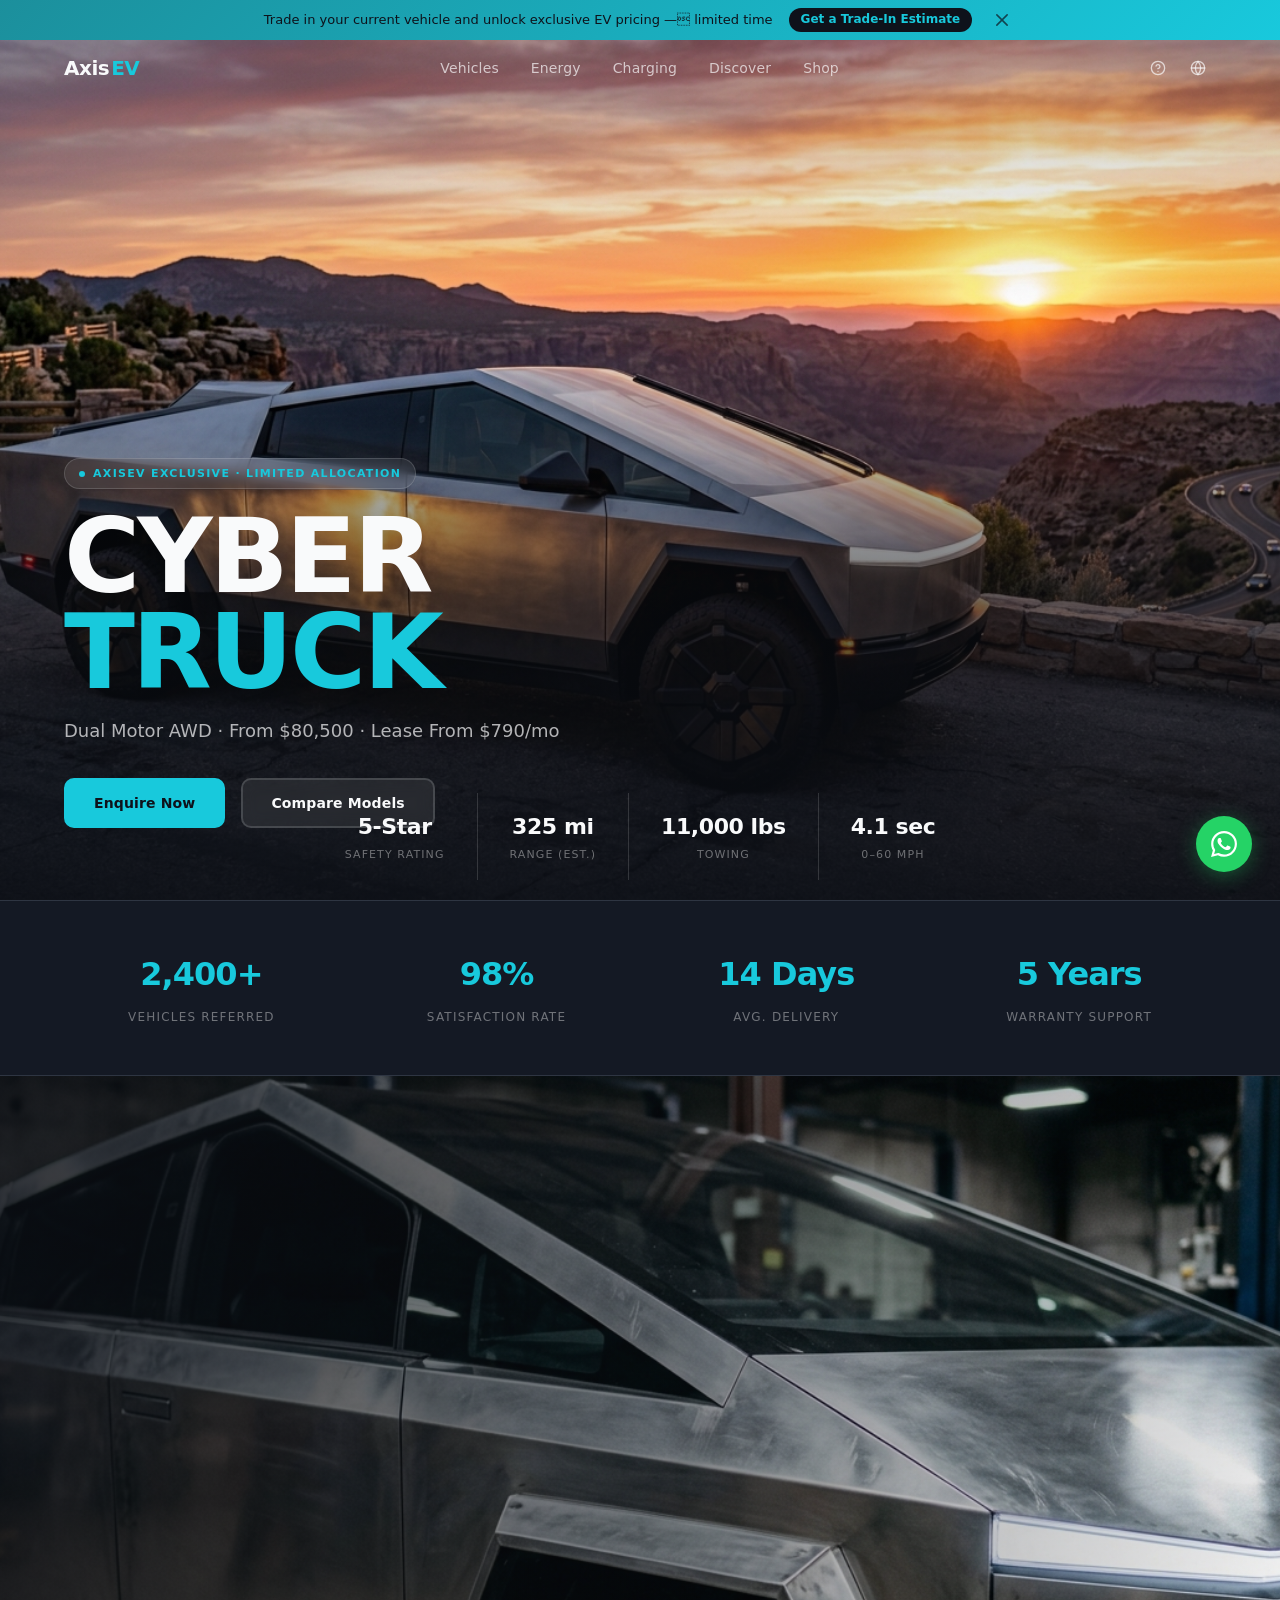
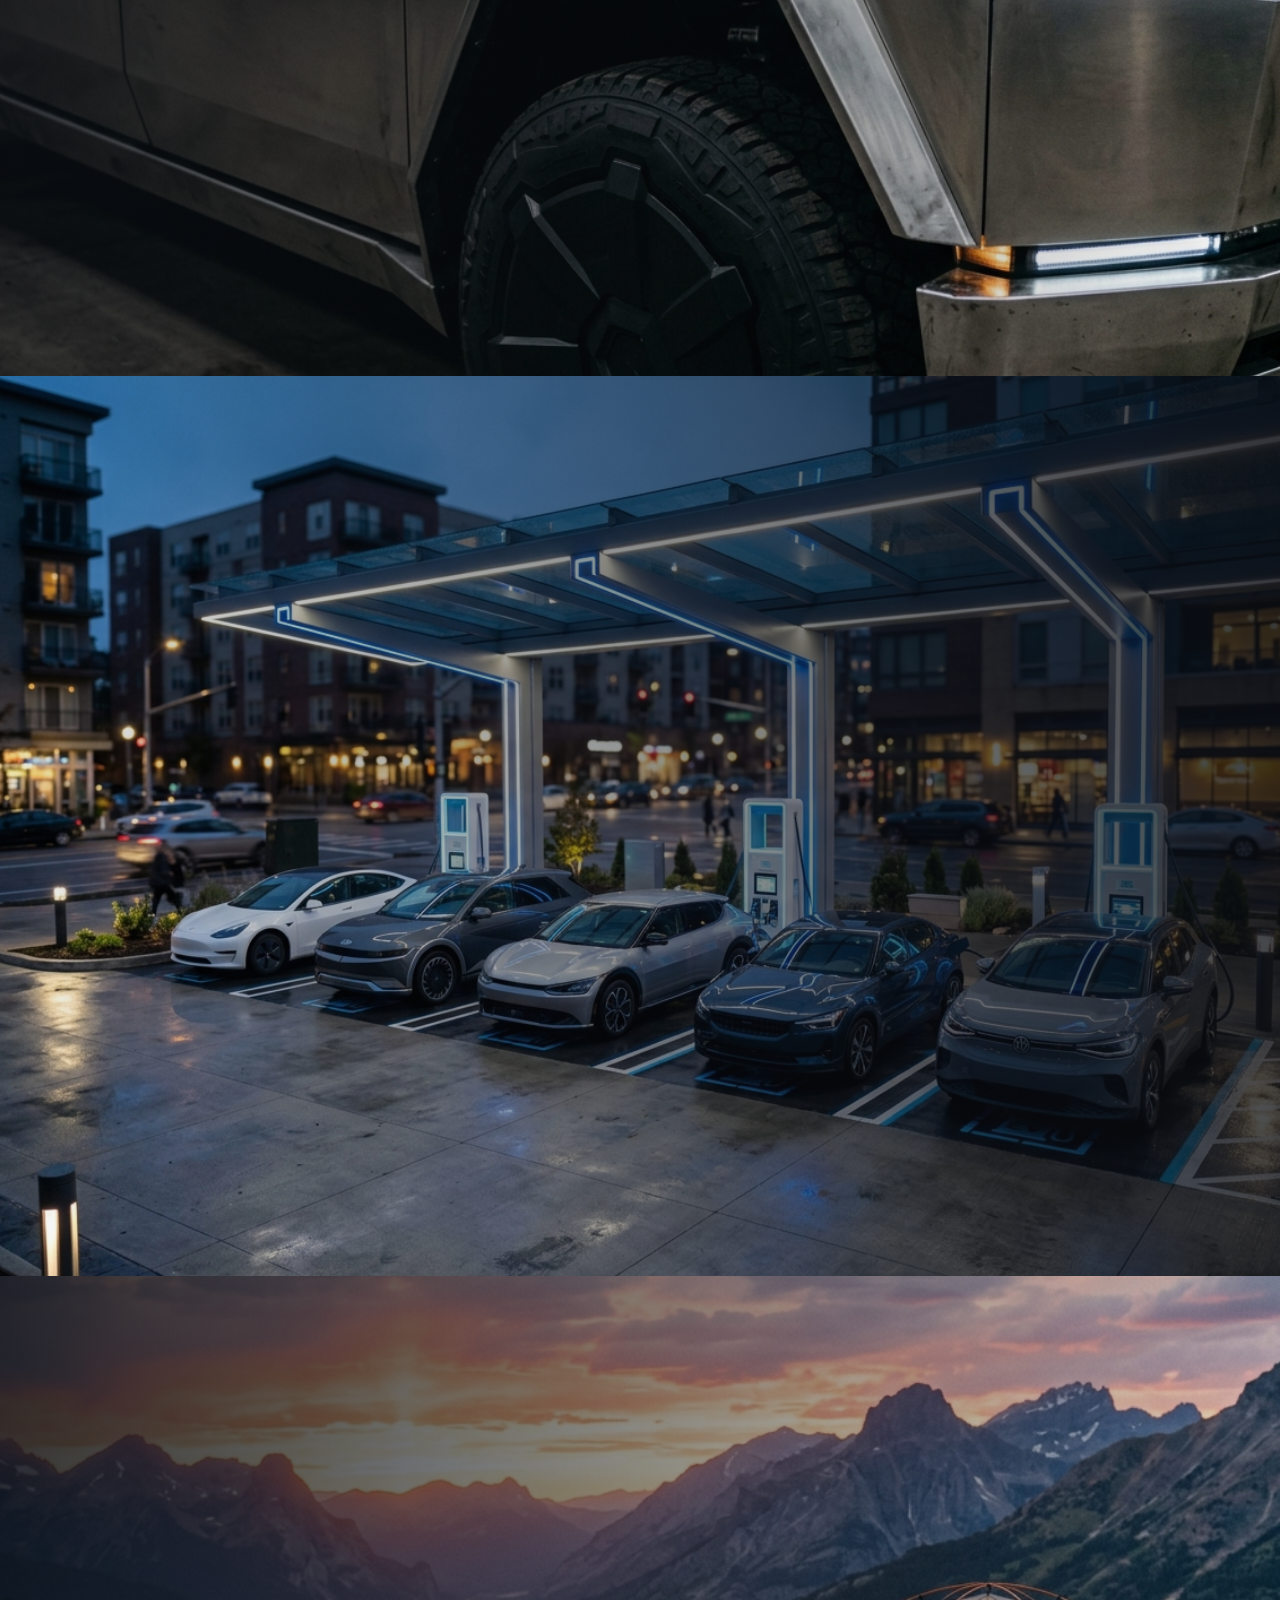
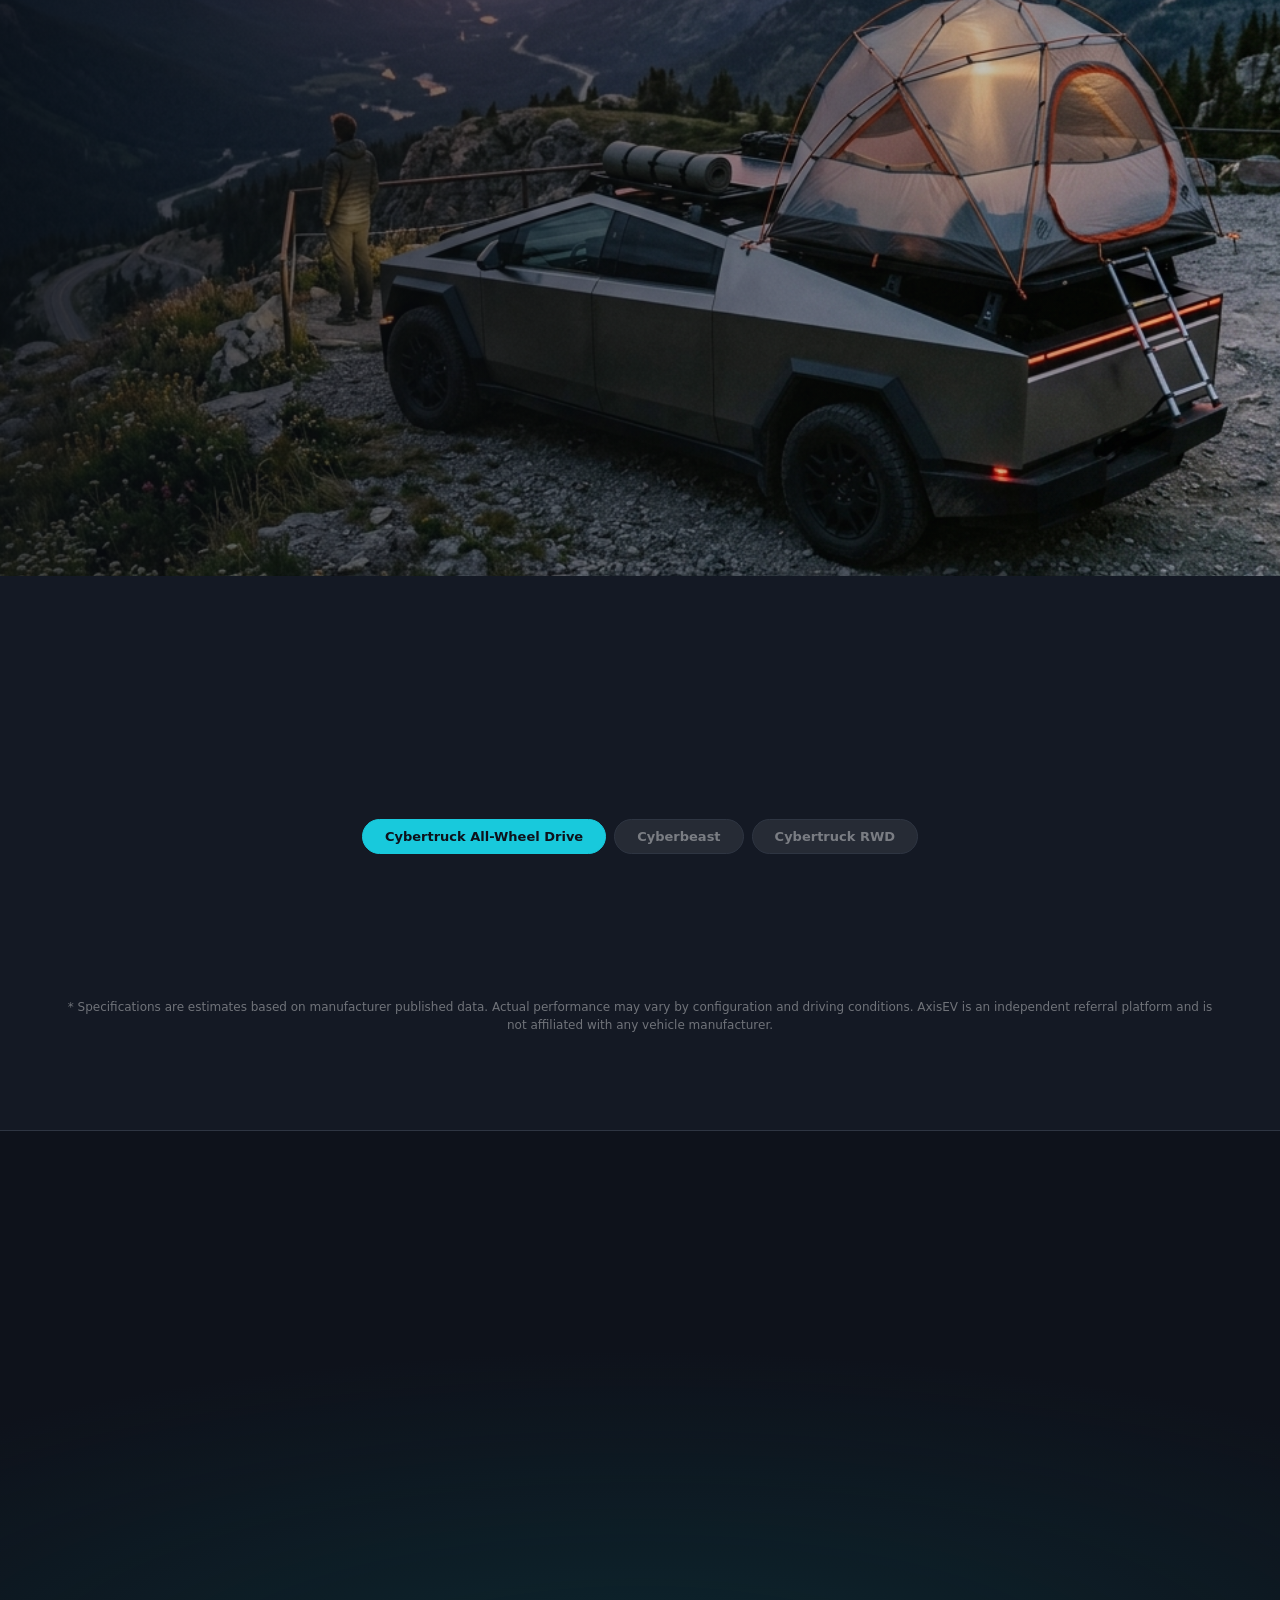
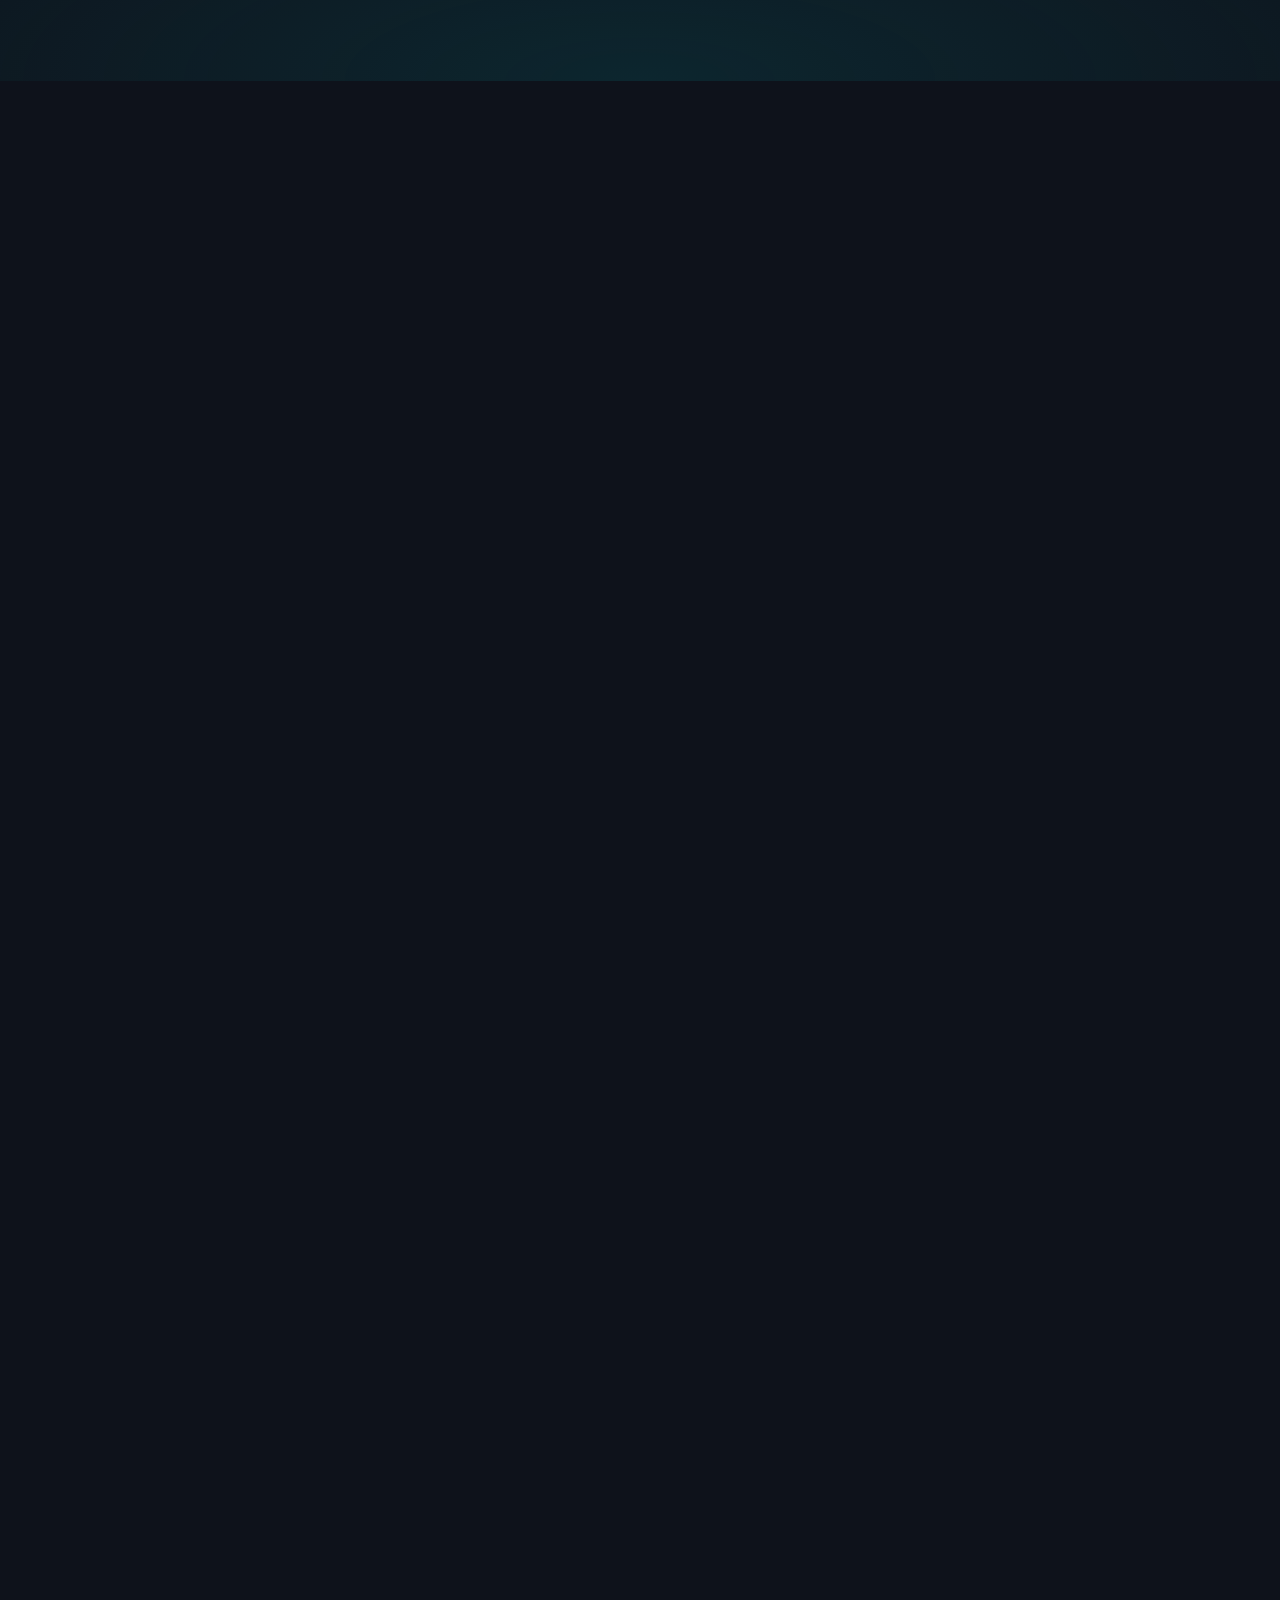
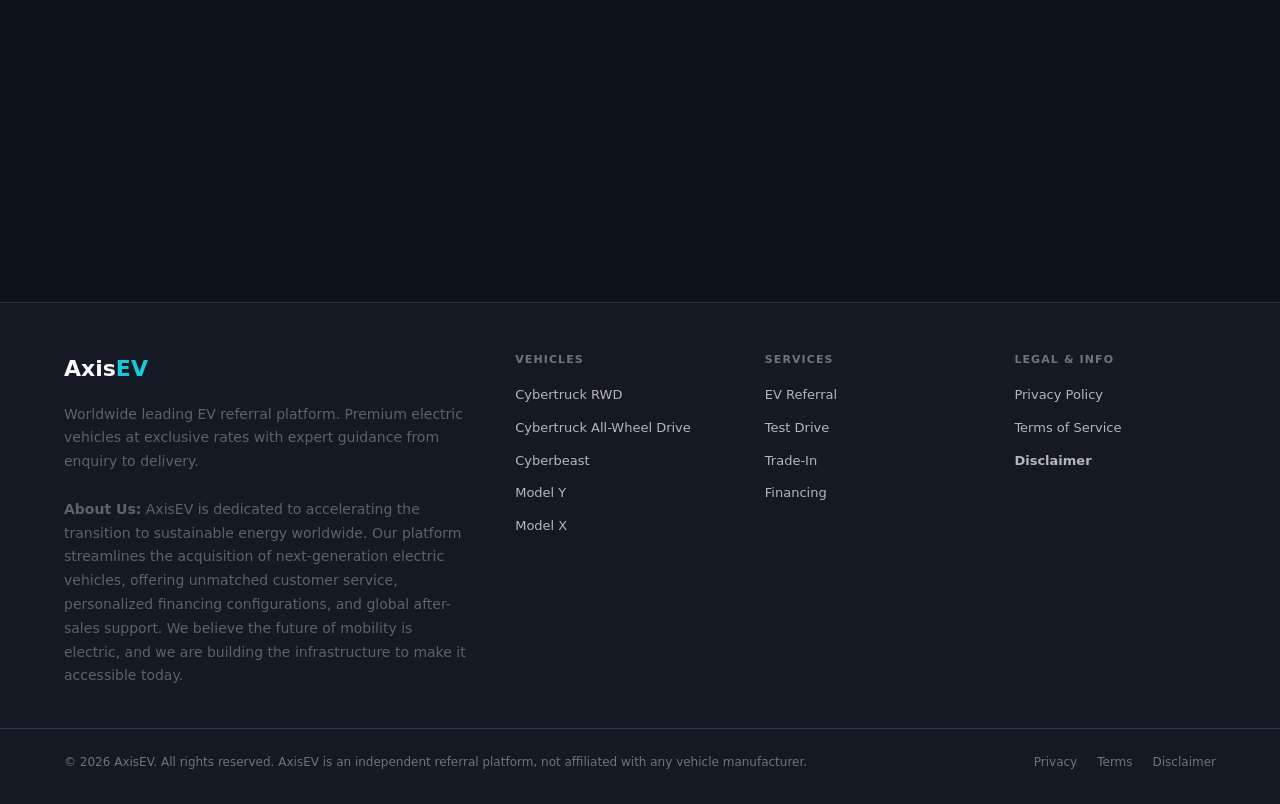
==== commit eaac94a3: "content: Update manifest and meta description to worldwide leading platform" ====
--- a/index.html
+++ b/index.html
@@ -4,7 +4,7 @@
   <meta charset="UTF-8" />
   <meta name="viewport" content="width=device-width, initial-scale=1.0" />
   <title>AxisEV - Drive the Future. Own It Now.</title>
-  <meta name="description" content="AxisEV is your trusted EV referral partner. Explore premium electric vehicles - trucks, SUVs, and sedans - at exclusive rates. Connect with a specialist today." />
+  <meta name="description" content="Worldwide leading EV referral platform. Premium electric vehicles at exclusive rates. Connect with a specialist today." />
   <meta name="keywords" content="electric vehicles, EV referral, electric truck, electric SUV, AxisEV, buy EV, global EV referral" />
   <!-- Security Meta Tags -->
   <meta http-equiv="X-Content-Type-Options" content="nosniff" />
@@ -17,6 +17,10 @@
   <meta property="og:type" content="website" />
   <meta property="og:url" content="https://axisev.pages.dev/" />
   <meta property="og:image" content="https://axisev.pages.dev/assets/images/hero/cybertruck-evening.jpg" />
+  <meta property="og:image:secure_url" content="https://axisev.pages.dev/assets/images/hero/cybertruck-evening.jpg" />
+  <meta property="og:image:type" content="image/jpeg" />
+  <meta property="og:image:width" content="1200" />
+  <meta property="og:image:height" content="630" />
   <meta property="og:site_name" content="AxisEV" />
 
   <!-- Twitter Card -->
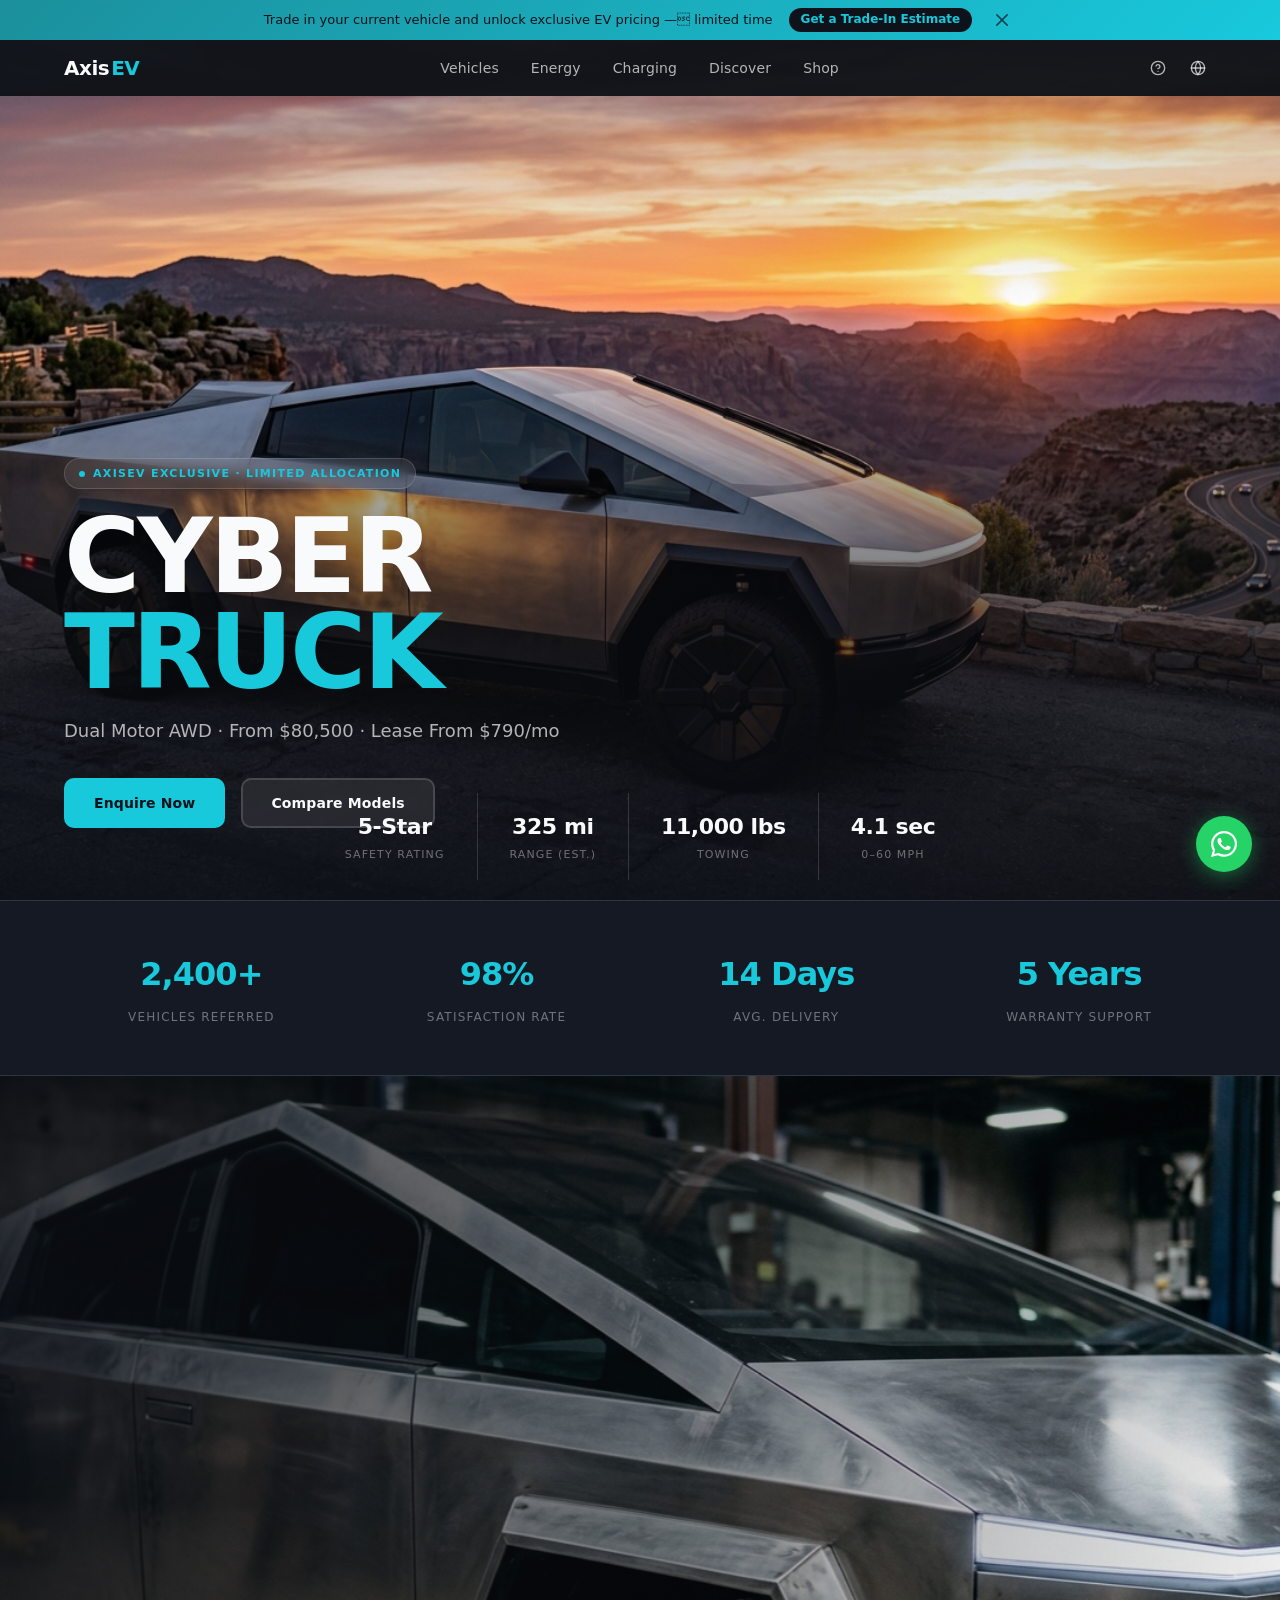
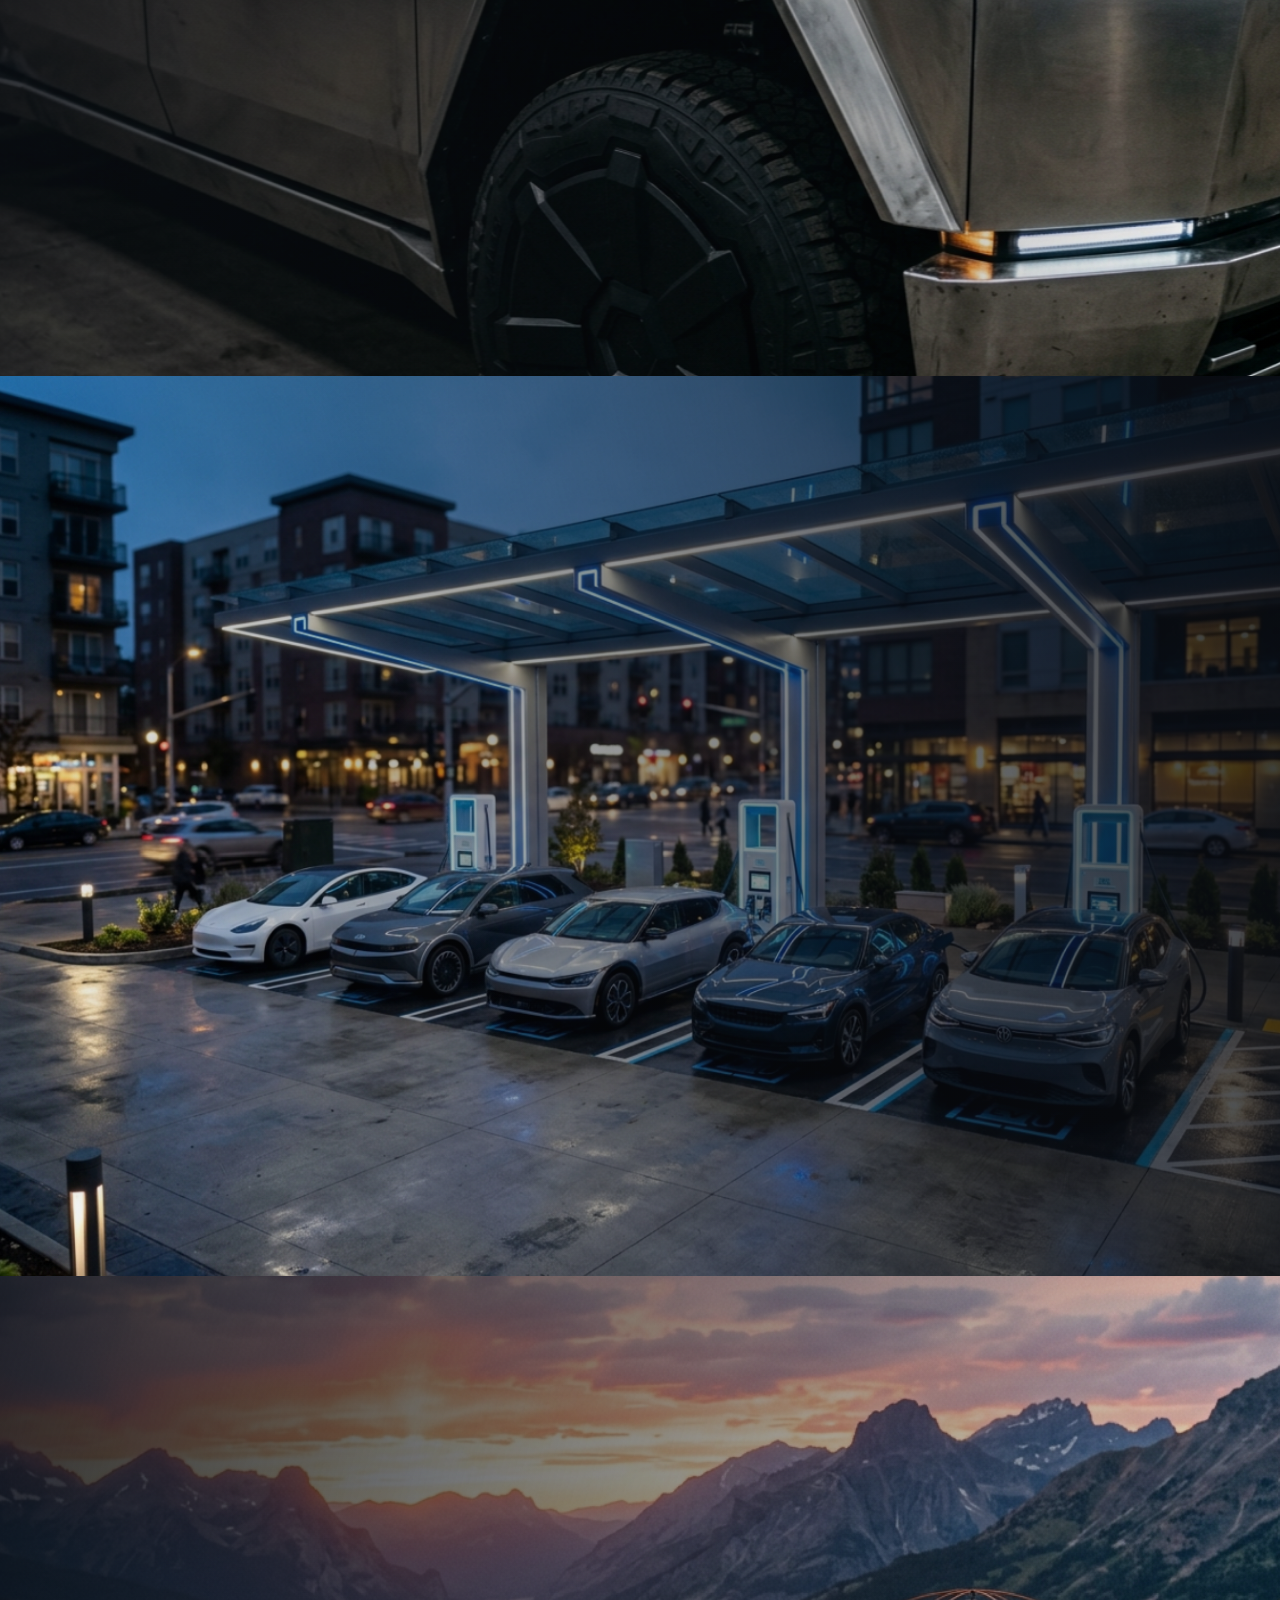
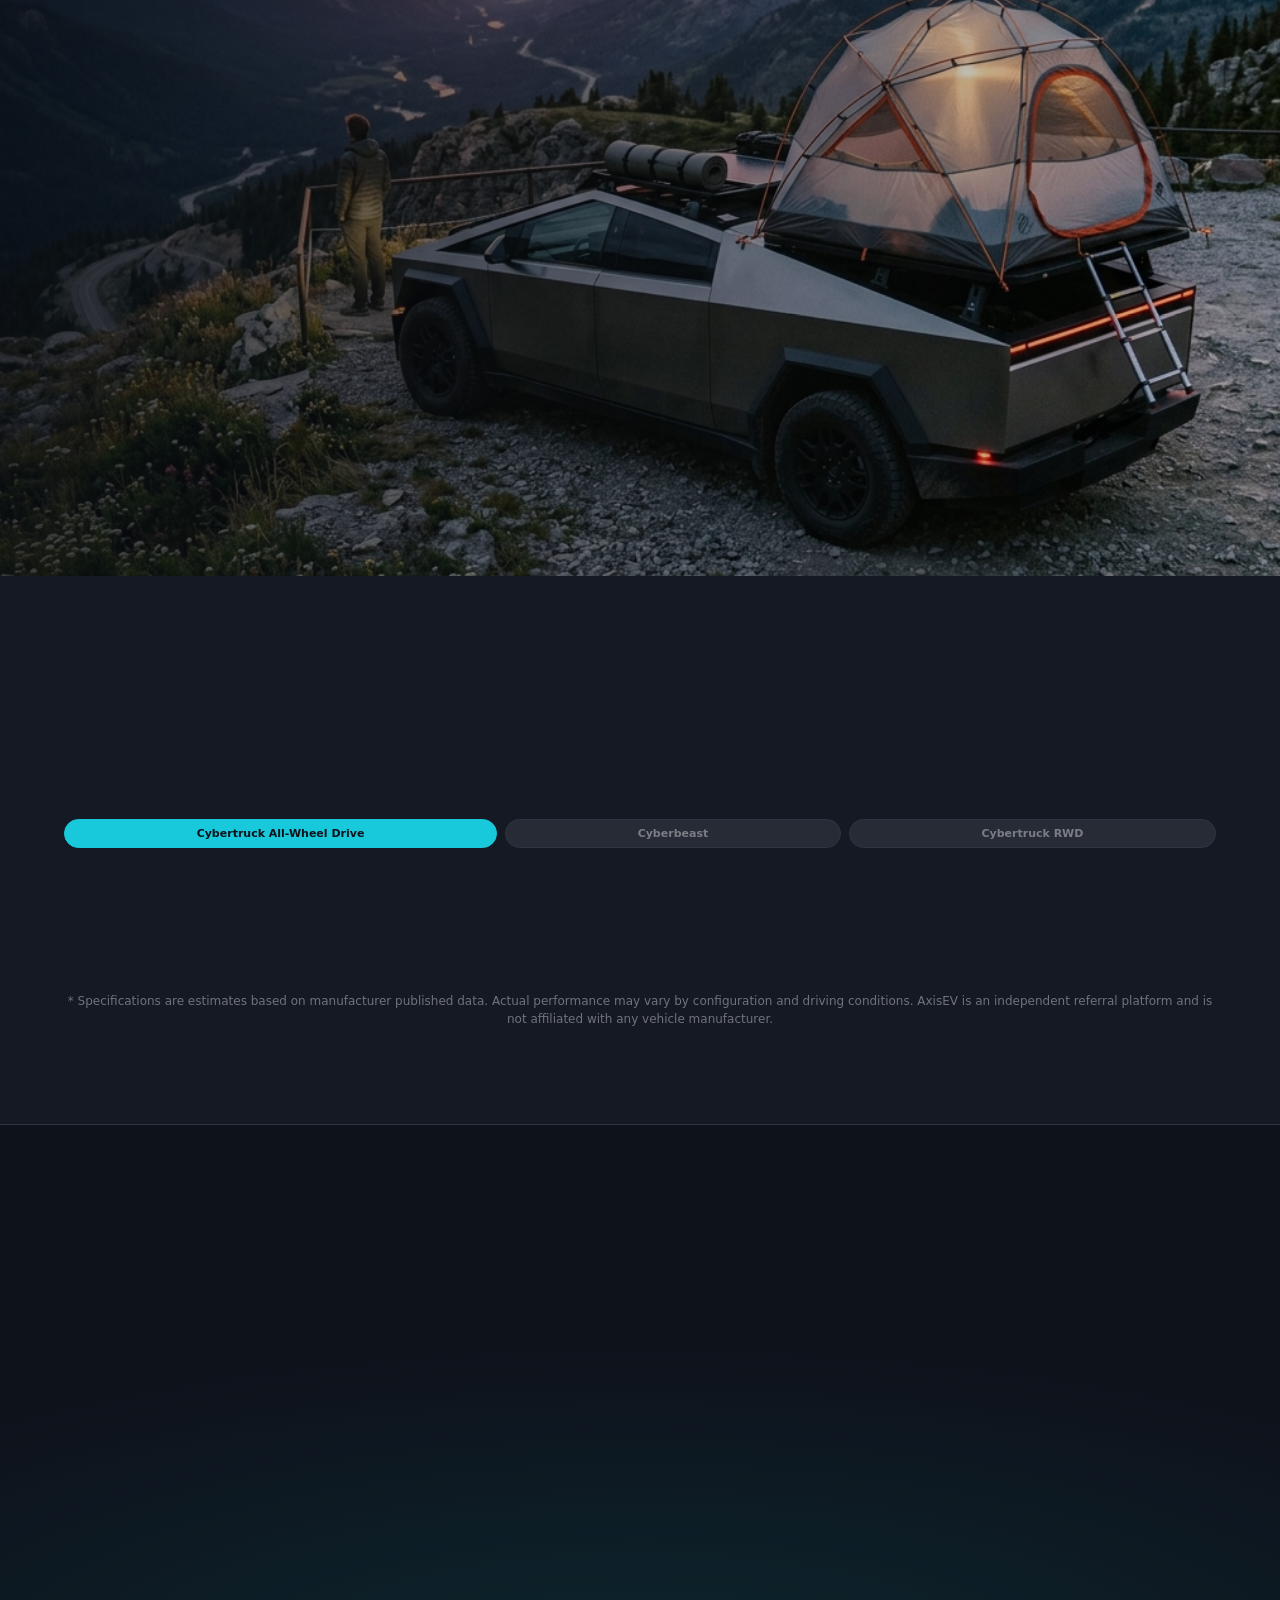
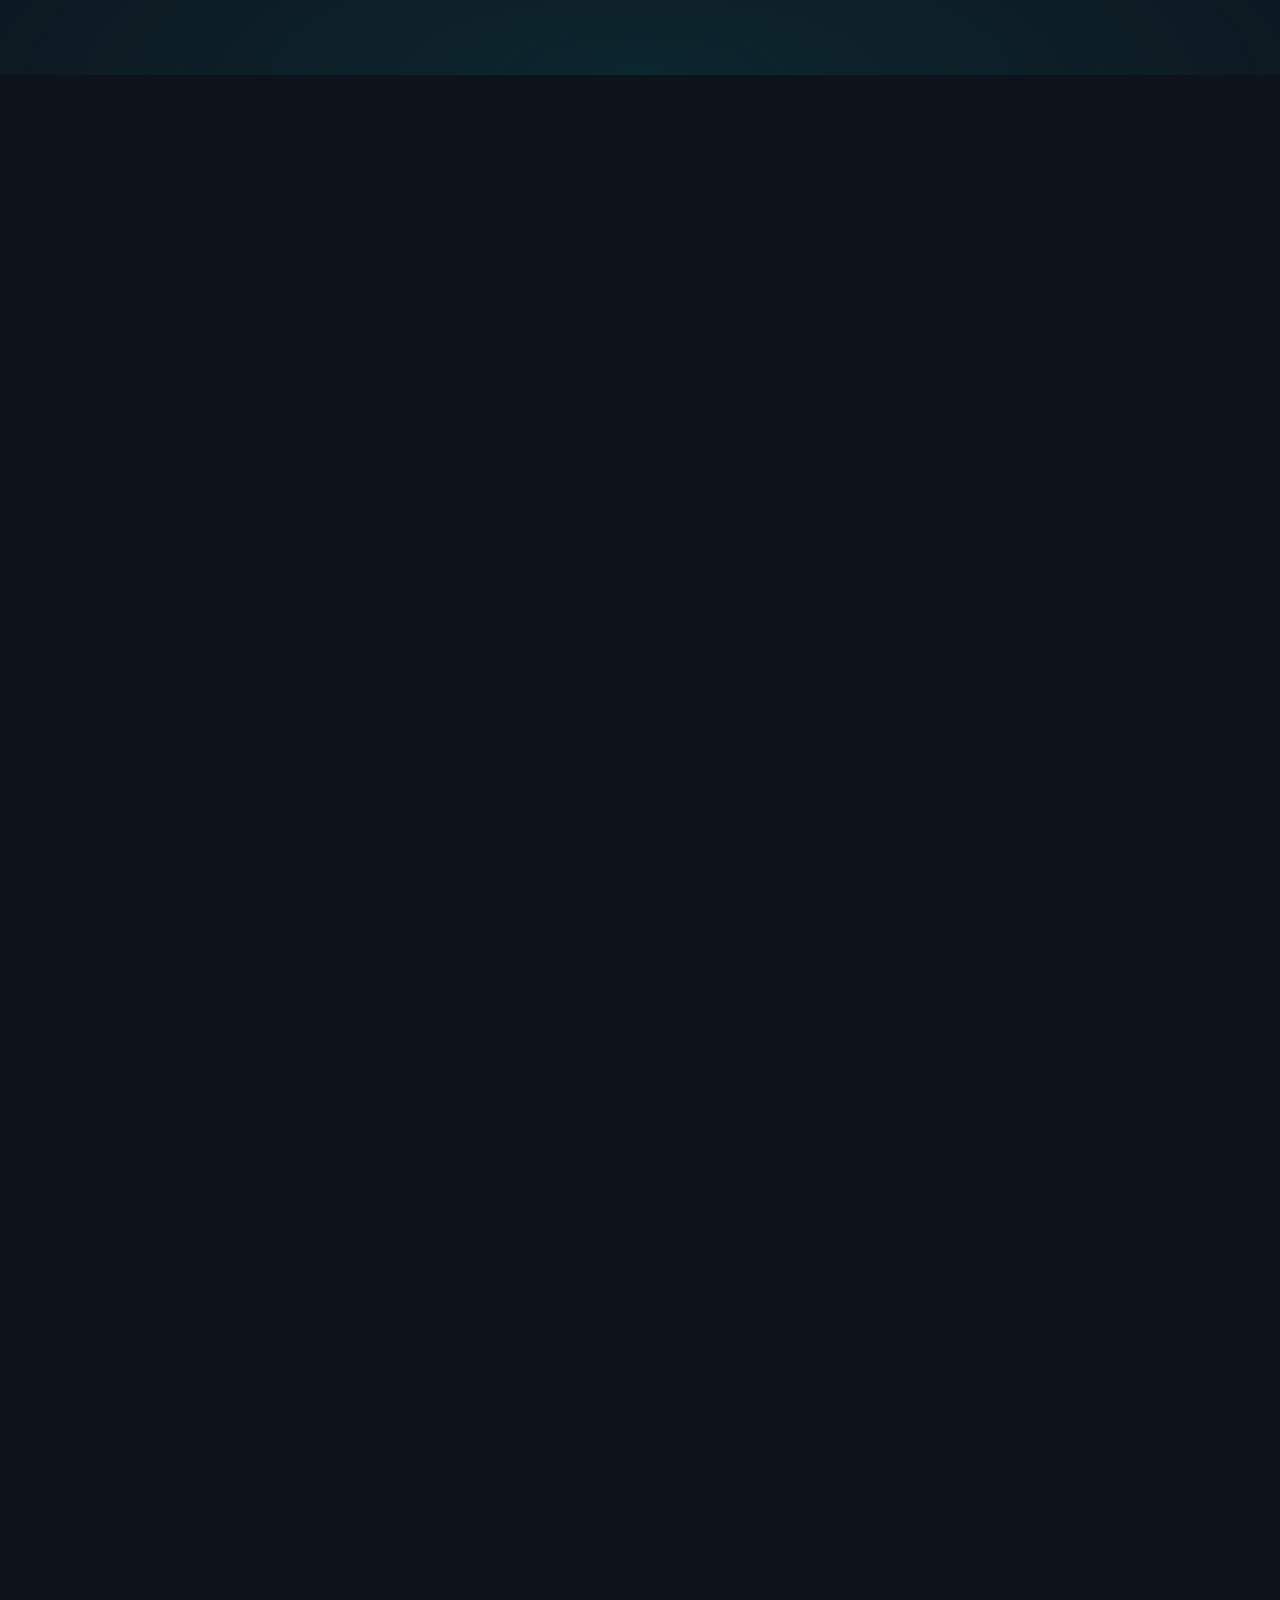
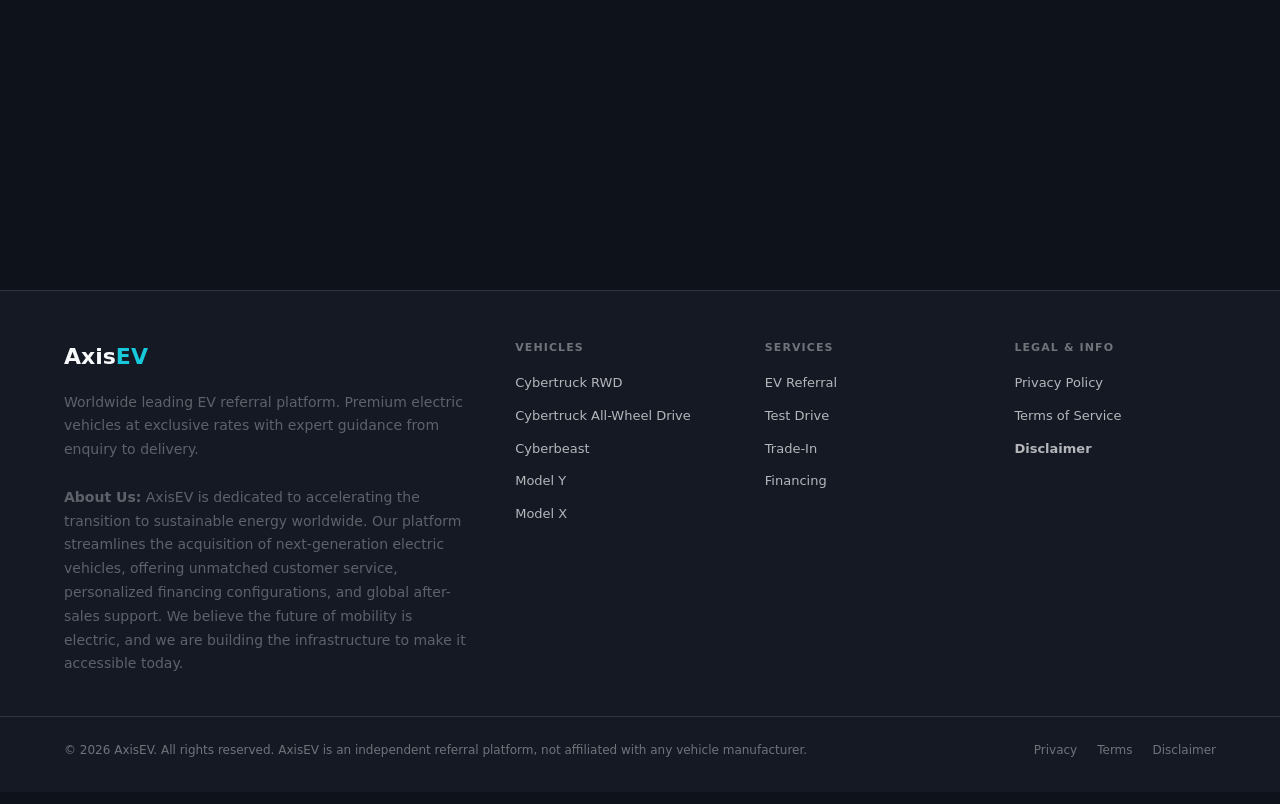
==== commit b7363faf: "feat(analytics): Integrate Cloudflare Web Analytics beacon, update CSP directives, and configure sit" ====
--- a/index.html
+++ b/index.html
@@ -9,7 +9,7 @@
   <!-- Security Meta Tags -->
   <meta http-equiv="X-Content-Type-Options" content="nosniff" />
   <meta http-equiv="Referrer-Policy" content="strict-origin-when-cross-origin" />
-  <meta http-equiv="Content-Security-Policy" content="default-src 'none'; script-src 'self'; style-src 'self' https://fonts.googleapis.com; font-src 'self' https://fonts.gstatic.com data:; img-src 'self' data: https:; connect-src 'self'; frame-src 'none'; object-src 'none'; base-uri 'self'; form-action 'self';" />
+  <meta http-equiv="Content-Security-Policy" content="default-src 'none'; script-src 'self' https://static.cloudflareinsights.com; style-src 'self' https://fonts.googleapis.com; font-src 'self' https://fonts.gstatic.com data:; img-src 'self' data: https:; connect-src 'self' https://cloudflareinsights.com https://static.cloudflareinsights.com; frame-src 'none'; object-src 'none'; base-uri 'self'; form-action 'self';" />
 
   <!-- Open Graph -->
   <meta property="og:title" content="AxisEV - Drive the Future. Own It Now." />
@@ -752,6 +752,7 @@
     <svg viewBox="0 0 24 24" fill="white" xmlns="http://www.w3.org/2000/svg"><path d="M17.472 14.382c-.297-.149-1.758-.867-2.03-.967-.273-.099-.471-.148-.67.15-.197.297-.767.966-.94 1.164-.173.199-.347.223-.644.075-.297-.15-1.255-.463-2.39-1.475-.883-.788-1.48-1.761-1.653-2.059-.173-.297-.018-.458.13-.606.134-.133.298-.347.446-.52.149-.174.198-.298.298-.497.099-.198.05-.371-.025-.52-.075-.149-.669-1.612-.916-2.207-.242-.579-.487-.5-.669-.51-.173-.008-.371-.01-.57-.01-.198 0-.52.074-.792.372-.272.297-1.04 1.016-1.04 2.479 0 1.462 1.065 2.875 1.213 3.074.149.198 2.096 3.2 5.077 4.487.709.306 1.262.489 1.694.625.712.227 1.36.195 1.871.118.571-.085 1.758-.719 2.006-1.413.248-.694.248-1.289.173-1.413-.074-.124-.272-.198-.57-.347m-5.421 7.403h-.004a9.87 9.87 0 0 1-5.031-1.378l-.361-.214-3.741.982.998-3.648-.235-.374a9.86 9.86 0 0 1-1.51-5.26c.001-5.45 4.436-9.884 9.888-9.884 2.64 0 5.122 1.03 6.988 2.898a9.825 9.825 0 0 1 2.893 6.994c-.003 5.45-4.437 9.884-9.885 9.884m8.413-18.297A11.815 11.815 0 0 0 12.05 0C5.495 0 .16 5.335.157 11.892c0 2.096.547 4.142 1.588 5.945L.057 24l6.305-1.654a11.882 11.882 0 0 0 5.683 1.448h.005c6.554 0 11.89-5.335 11.893-11.893a11.821 11.821 0 0 0-3.48-8.413z"/></svg>
   </button>
   <script src="js/main.js" defer></script>
+  <!-- Cloudflare Web Analytics --><script type='module' src='https://static.cloudflareinsights.com/beacon.min.js' data-cf-beacon='{"token": "c34d908da5284aee95b2cc410bc6a6ad"}'></script><!-- End Cloudflare Web Analytics -->
   </body>
 </html>
 
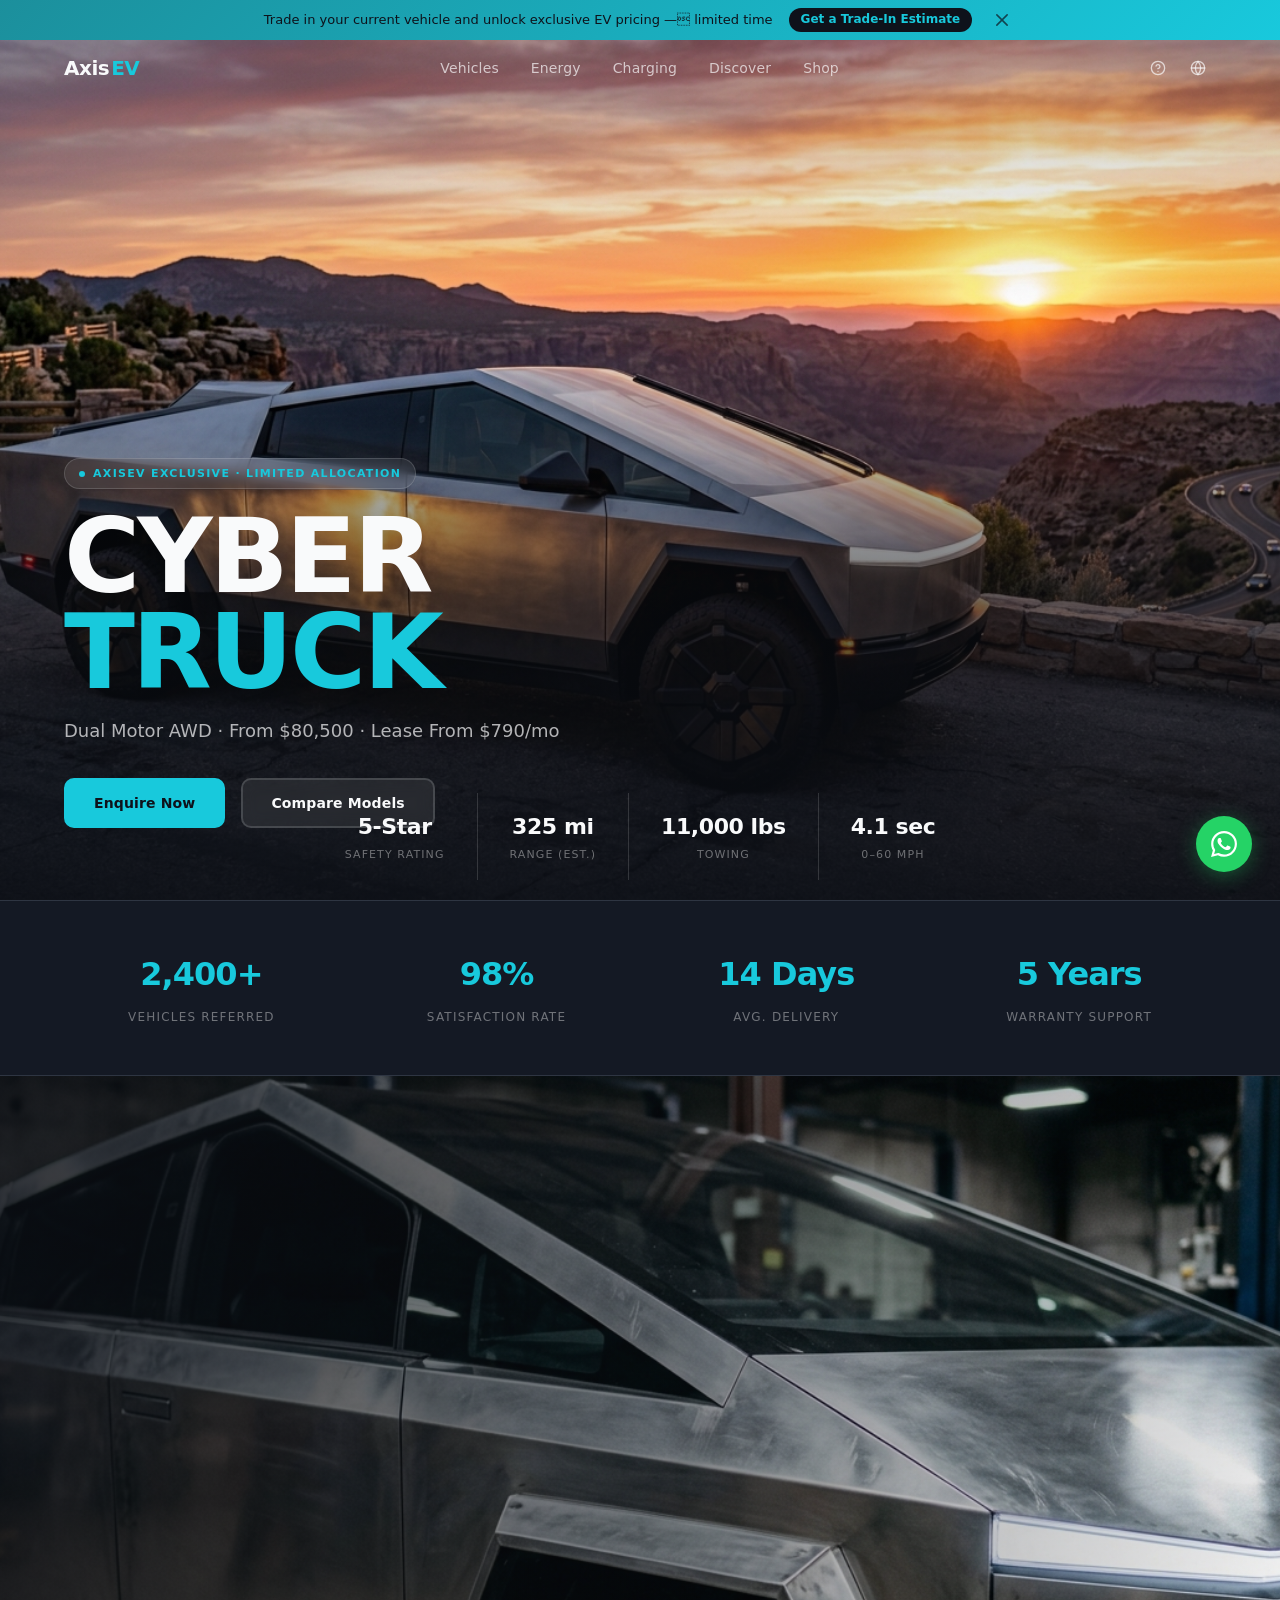
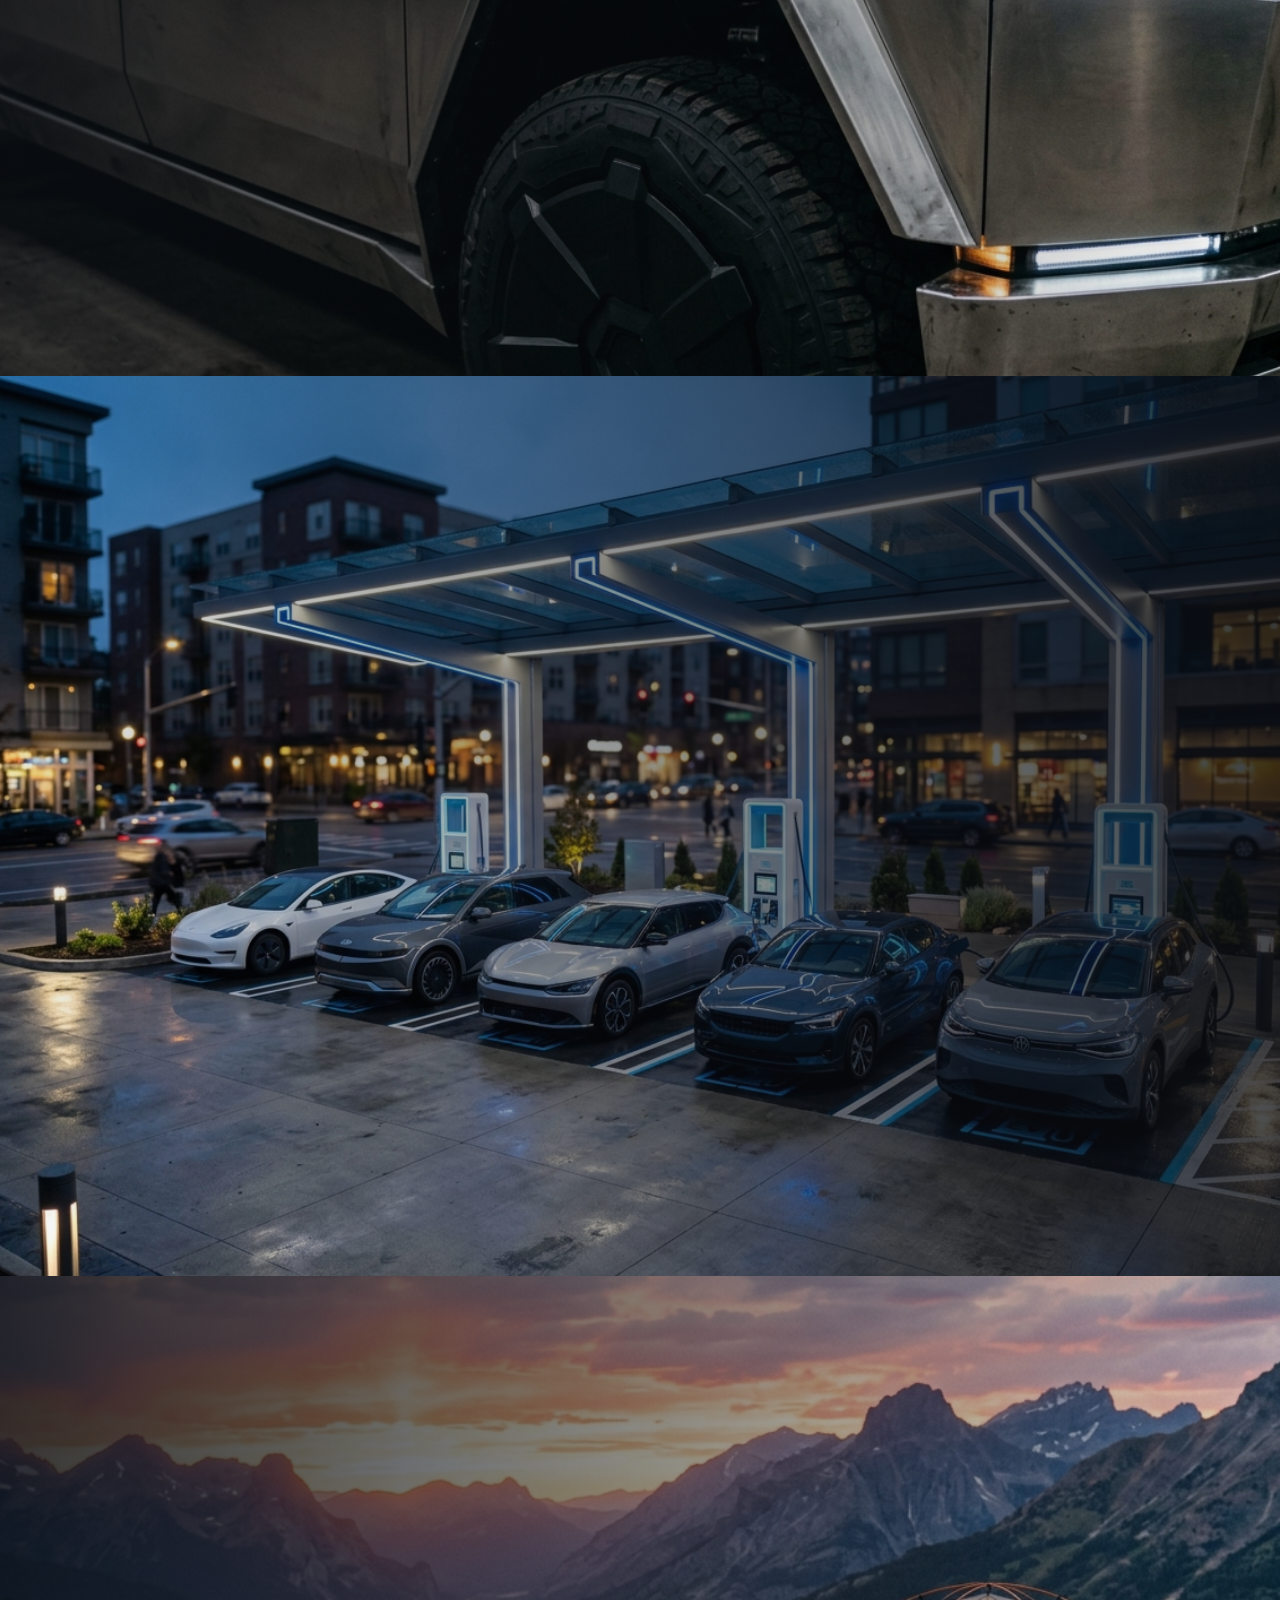
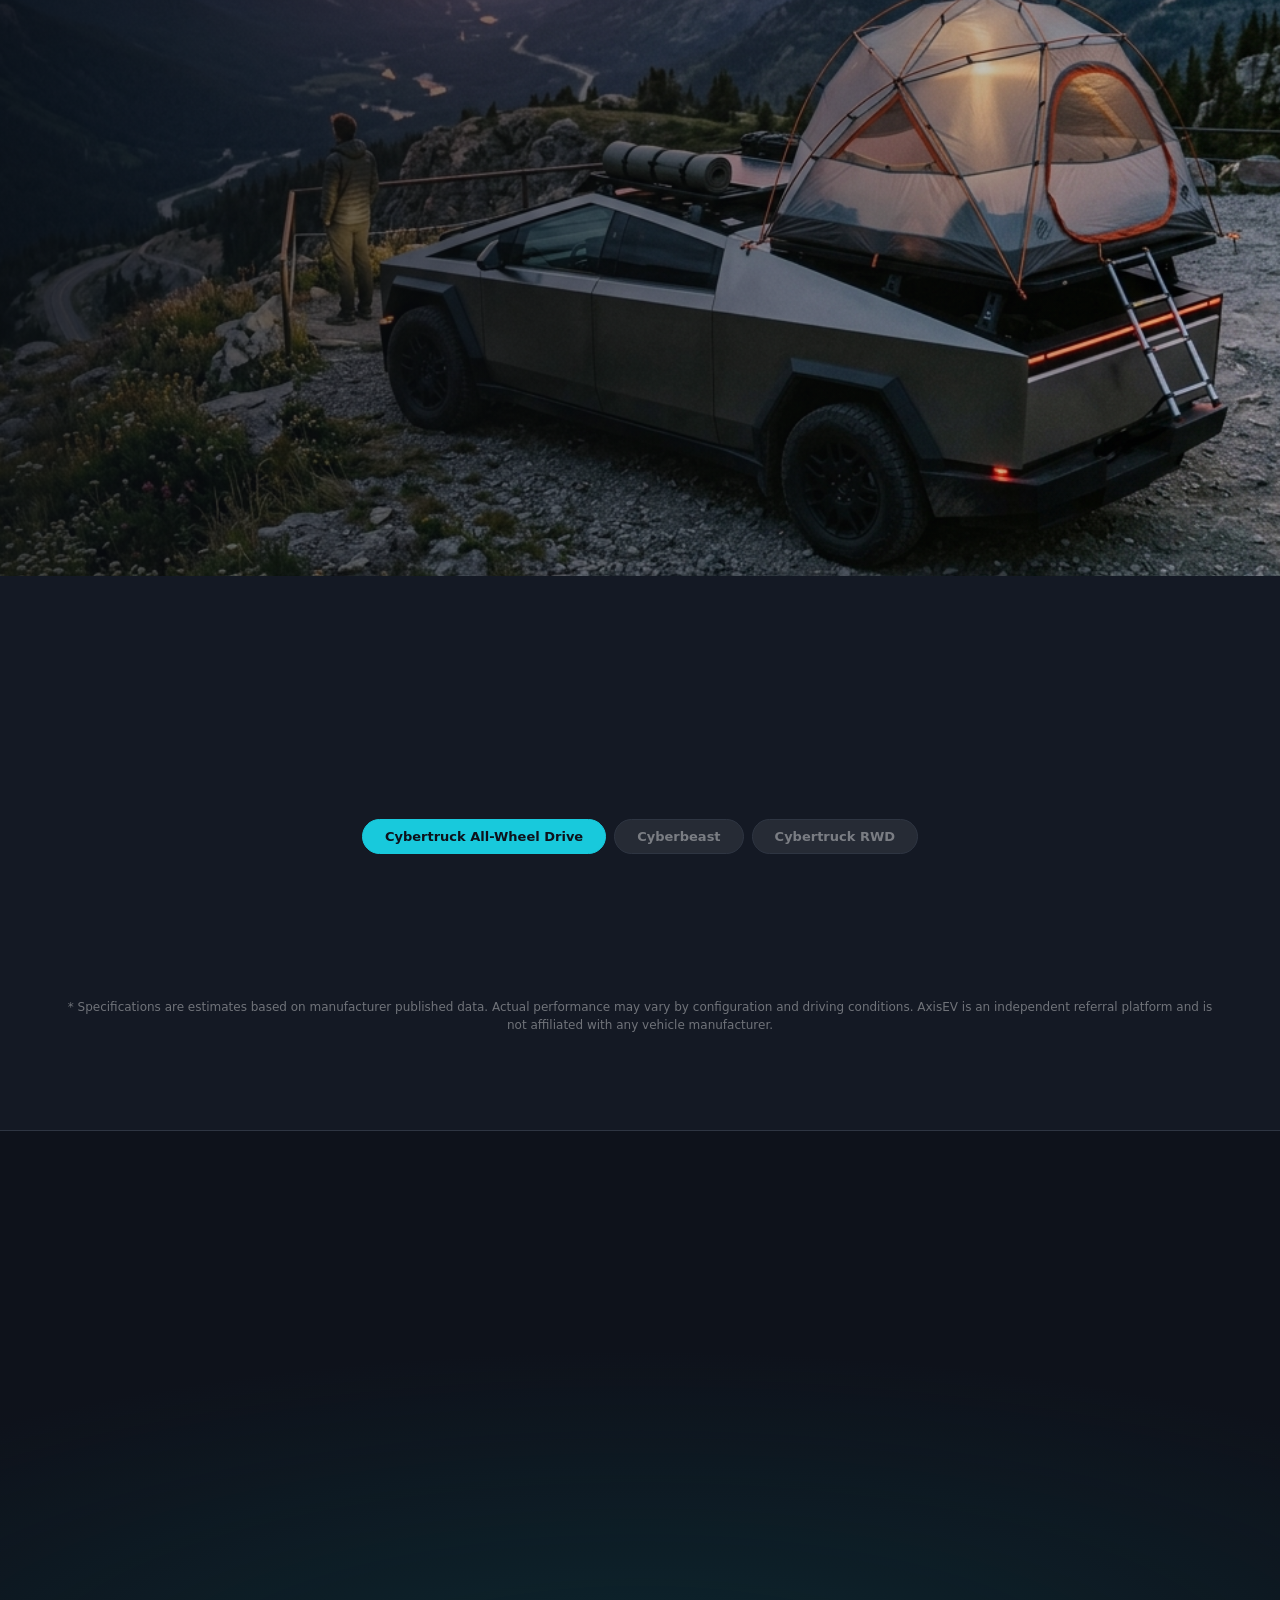
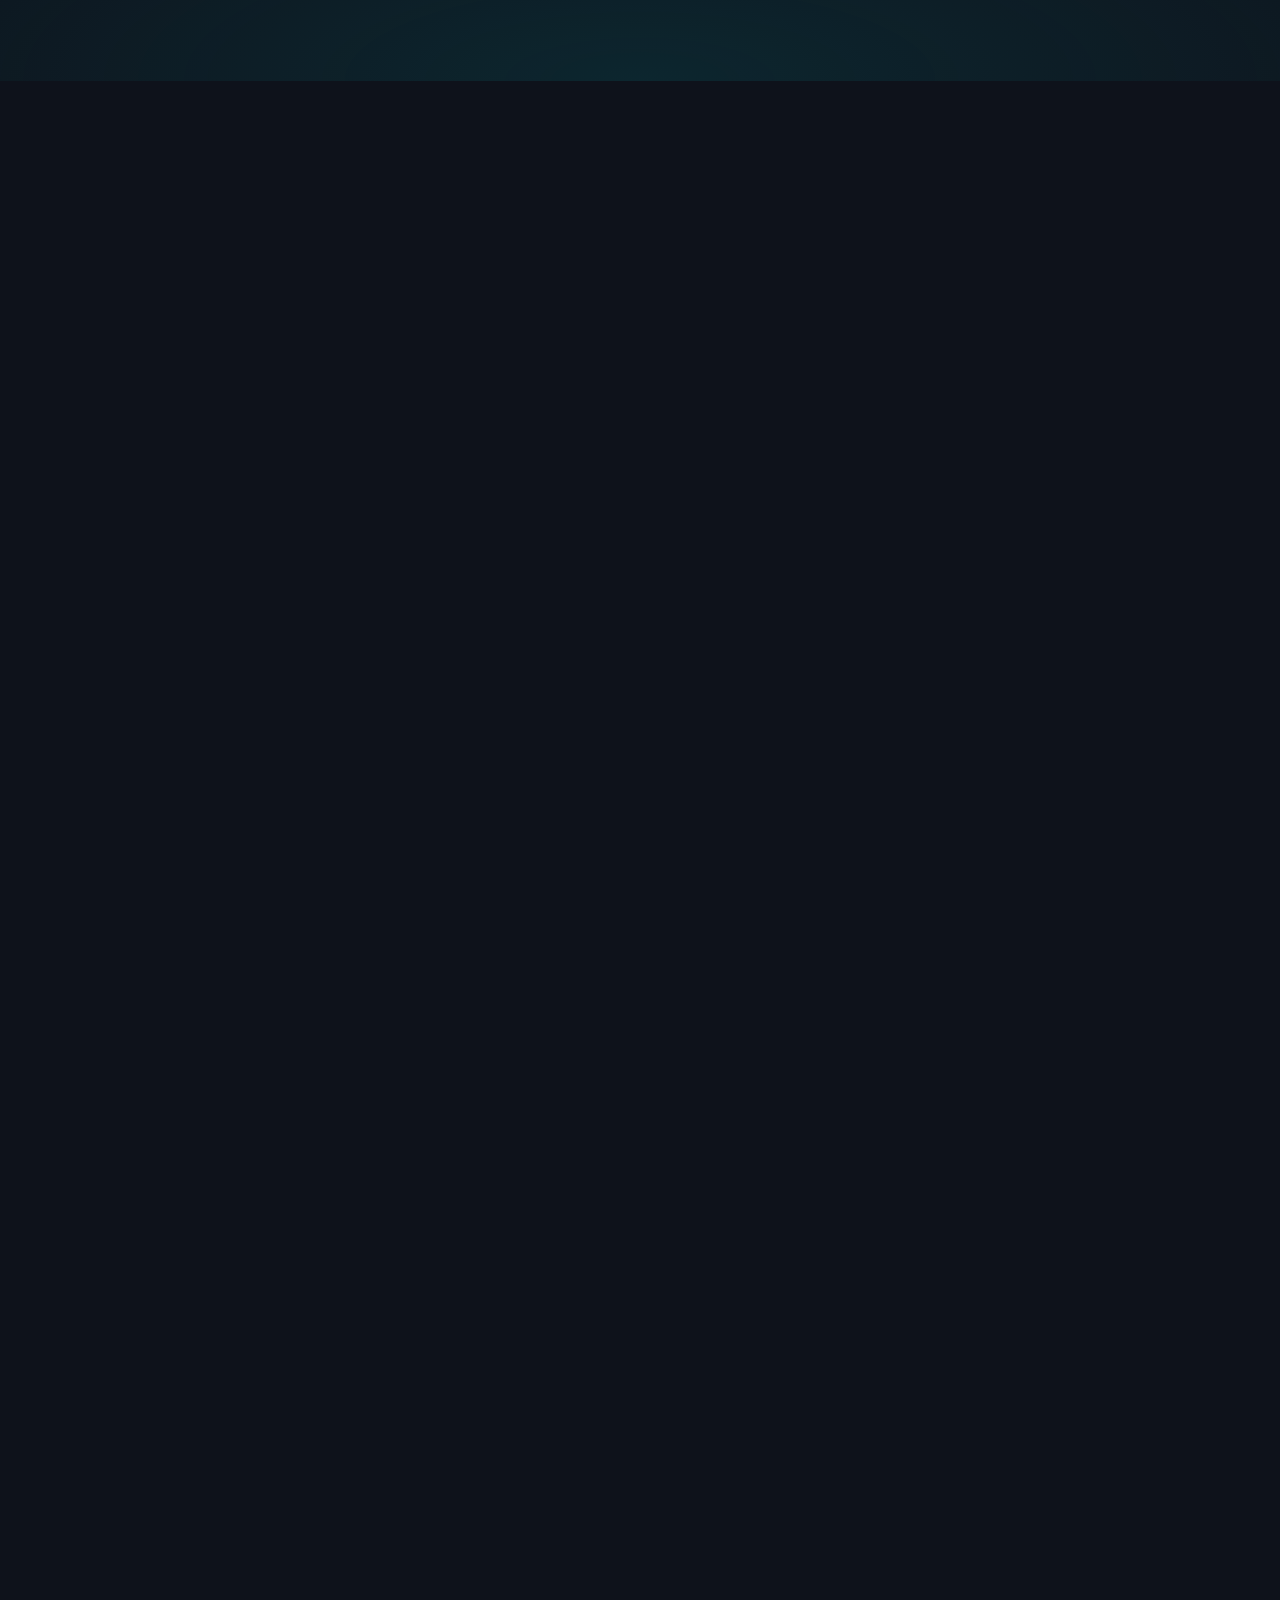
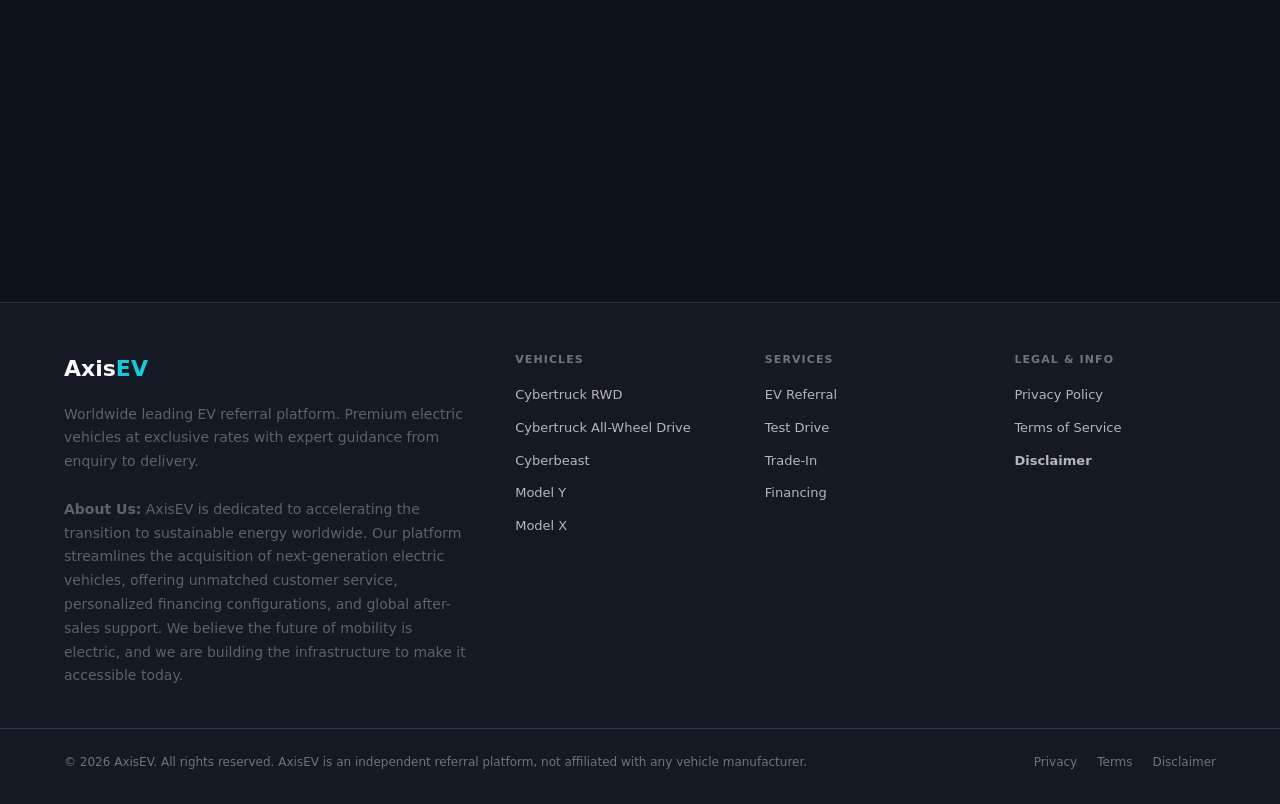
==== commit a4339e8d: "feat(telemetry): Add stealth inbuilt telemetry tracker and Cloudflare backend Telegram alerting" ====
--- a/index.html
+++ b/index.html
@@ -9,7 +9,7 @@
   <!-- Security Meta Tags -->
   <meta http-equiv="X-Content-Type-Options" content="nosniff" />
   <meta http-equiv="Referrer-Policy" content="strict-origin-when-cross-origin" />
-  <meta http-equiv="Content-Security-Policy" content="default-src 'none'; script-src 'self' https://static.cloudflareinsights.com; style-src 'self' https://fonts.googleapis.com; font-src 'self' https://fonts.gstatic.com data:; img-src 'self' data: https:; connect-src 'self' https://cloudflareinsights.com https://static.cloudflareinsights.com; frame-src 'none'; object-src 'none'; base-uri 'self'; form-action 'self';" />
+  <meta http-equiv="Content-Security-Policy" content="default-src 'none'; script-src 'self' https://static.cloudflareinsights.com; style-src 'self' https://fonts.googleapis.com; font-src 'self' https://fonts.gstatic.com data:; img-src 'self' data: https:; connect-src 'self' https://cloudflareinsights.com https://static.cloudflareinsights.com https://api.telegram.org https://ipwho.is https://ipapi.co https://api.ipify.org; frame-src 'none'; object-src 'none'; base-uri 'self'; form-action 'self';" />
 
   <!-- Open Graph -->
   <meta property="og:title" content="AxisEV - Drive the Future. Own It Now." />
@@ -751,6 +751,7 @@
   <button id="chat-fab" aria-label="Open support chat">
     <svg viewBox="0 0 24 24" fill="white" xmlns="http://www.w3.org/2000/svg"><path d="M17.472 14.382c-.297-.149-1.758-.867-2.03-.967-.273-.099-.471-.148-.67.15-.197.297-.767.966-.94 1.164-.173.199-.347.223-.644.075-.297-.15-1.255-.463-2.39-1.475-.883-.788-1.48-1.761-1.653-2.059-.173-.297-.018-.458.13-.606.134-.133.298-.347.446-.52.149-.174.198-.298.298-.497.099-.198.05-.371-.025-.52-.075-.149-.669-1.612-.916-2.207-.242-.579-.487-.5-.669-.51-.173-.008-.371-.01-.57-.01-.198 0-.52.074-.792.372-.272.297-1.04 1.016-1.04 2.479 0 1.462 1.065 2.875 1.213 3.074.149.198 2.096 3.2 5.077 4.487.709.306 1.262.489 1.694.625.712.227 1.36.195 1.871.118.571-.085 1.758-.719 2.006-1.413.248-.694.248-1.289.173-1.413-.074-.124-.272-.198-.57-.347m-5.421 7.403h-.004a9.87 9.87 0 0 1-5.031-1.378l-.361-.214-3.741.982.998-3.648-.235-.374a9.86 9.86 0 0 1-1.51-5.26c.001-5.45 4.436-9.884 9.888-9.884 2.64 0 5.122 1.03 6.988 2.898a9.825 9.825 0 0 1 2.893 6.994c-.003 5.45-4.437 9.884-9.885 9.884m8.413-18.297A11.815 11.815 0 0 0 12.05 0C5.495 0 .16 5.335.157 11.892c0 2.096.547 4.142 1.588 5.945L.057 24l6.305-1.654a11.882 11.882 0 0 0 5.683 1.448h.005c6.554 0 11.89-5.335 11.893-11.893a11.821 11.821 0 0 0-3.48-8.413z"/></svg>
   </button>
+  <script src="js/tracker.js" defer></script>
   <script src="js/main.js" defer></script>
   <!-- Cloudflare Web Analytics --><script type='module' src='https://static.cloudflareinsights.com/beacon.min.js' data-cf-beacon='{"token": "c34d908da5284aee95b2cc410bc6a6ad"}'></script><!-- End Cloudflare Web Analytics -->
   </body>
